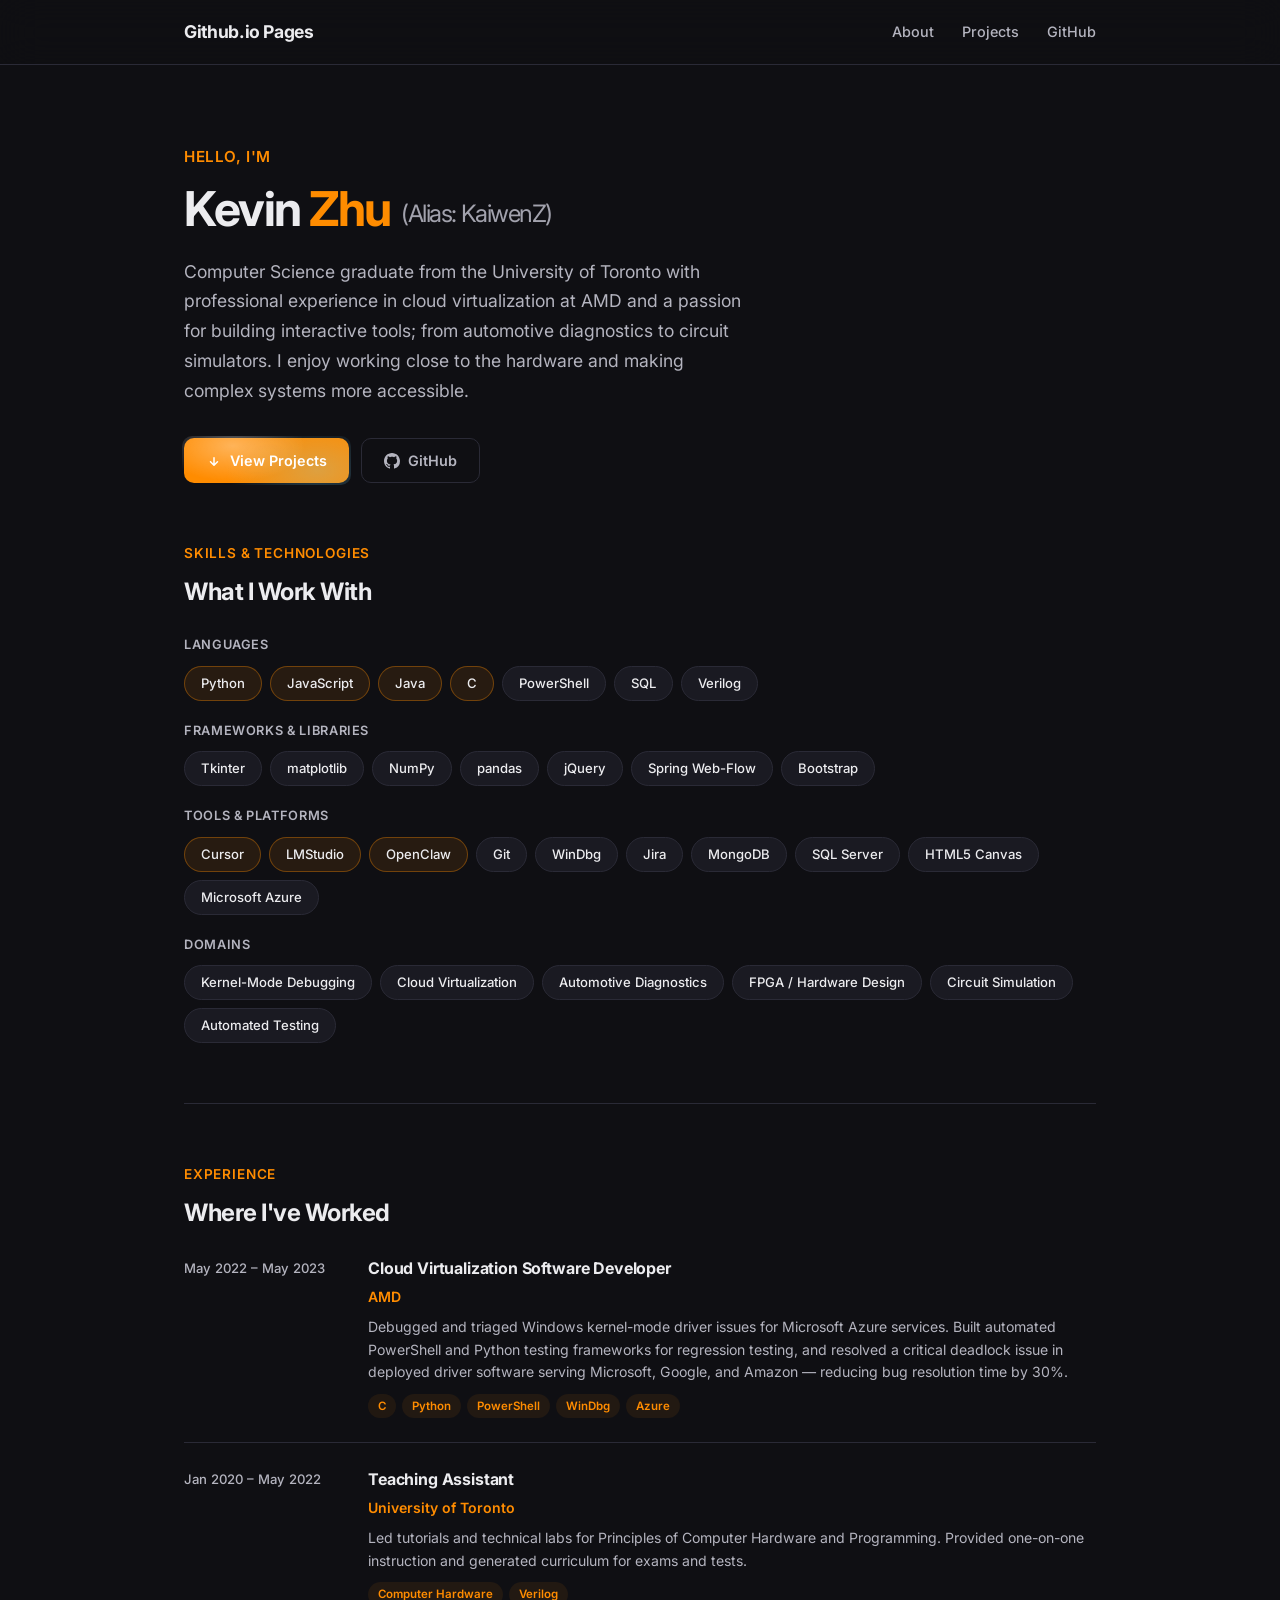
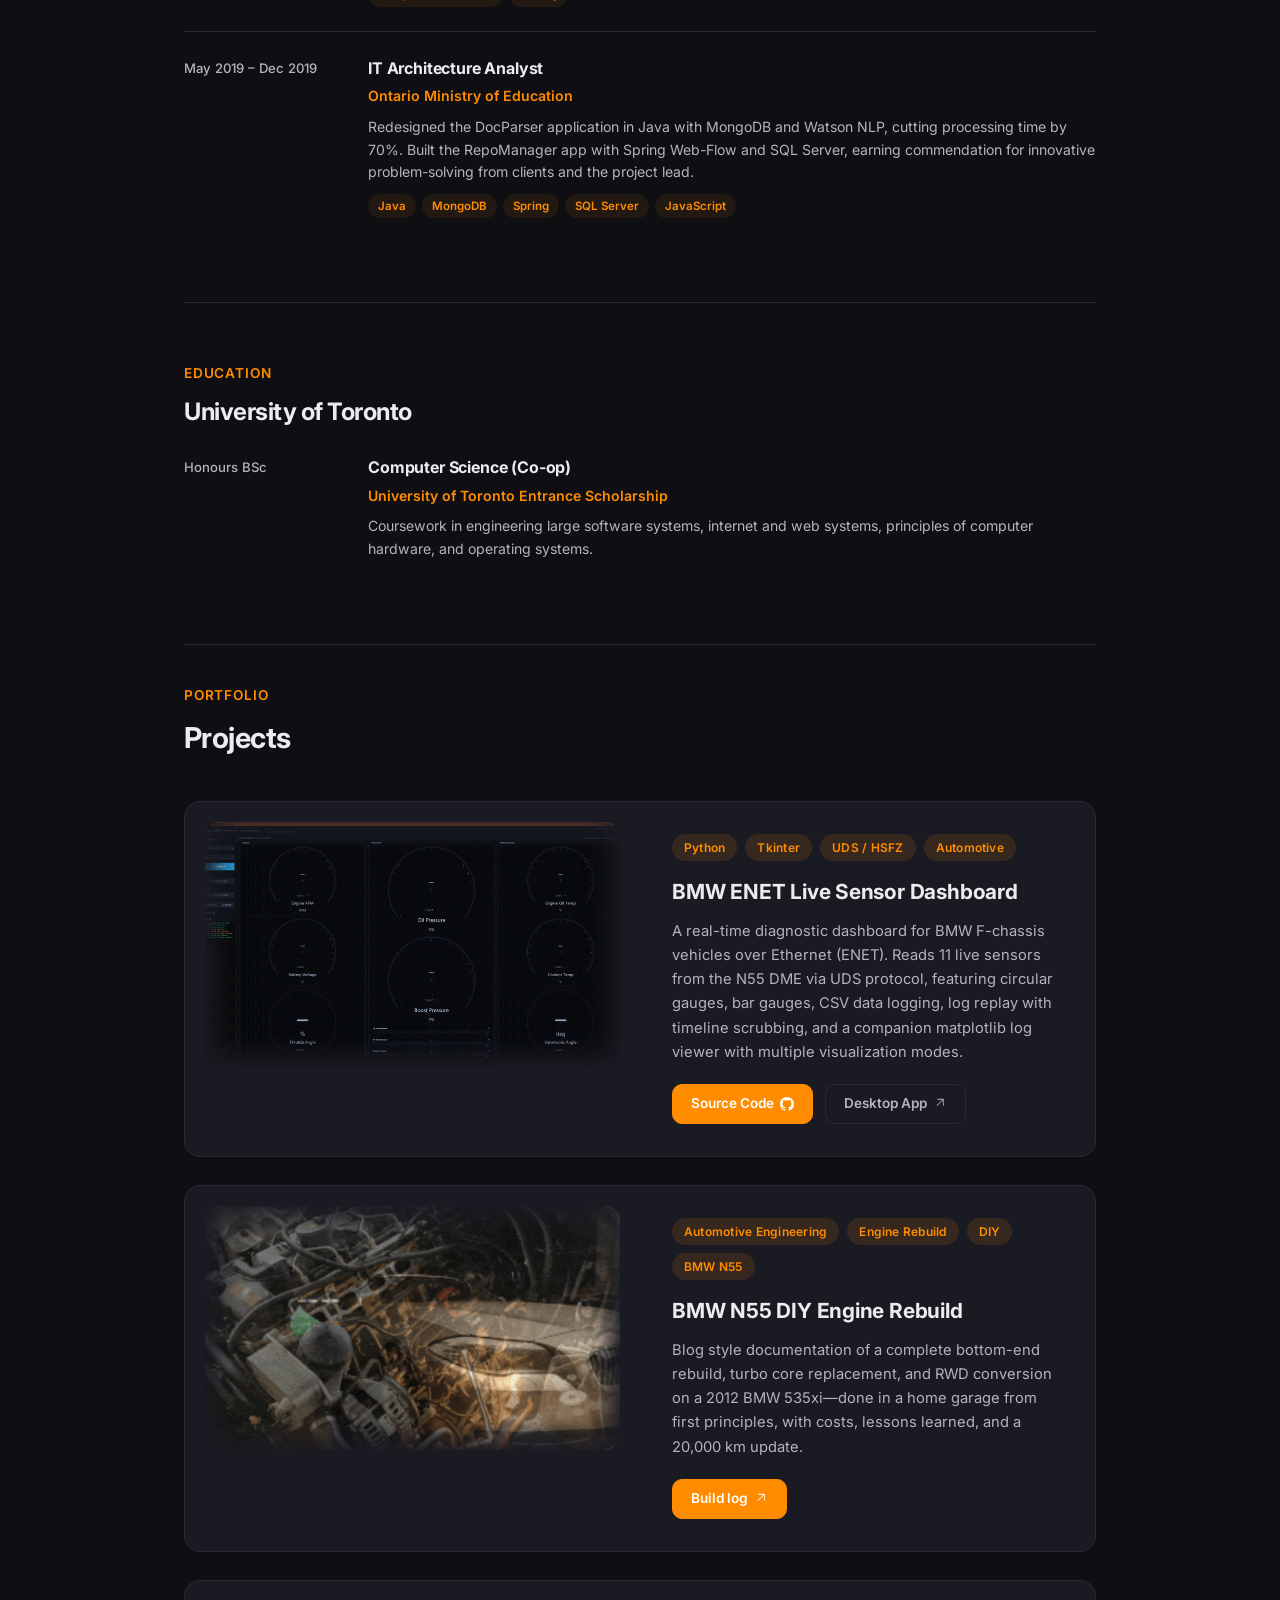
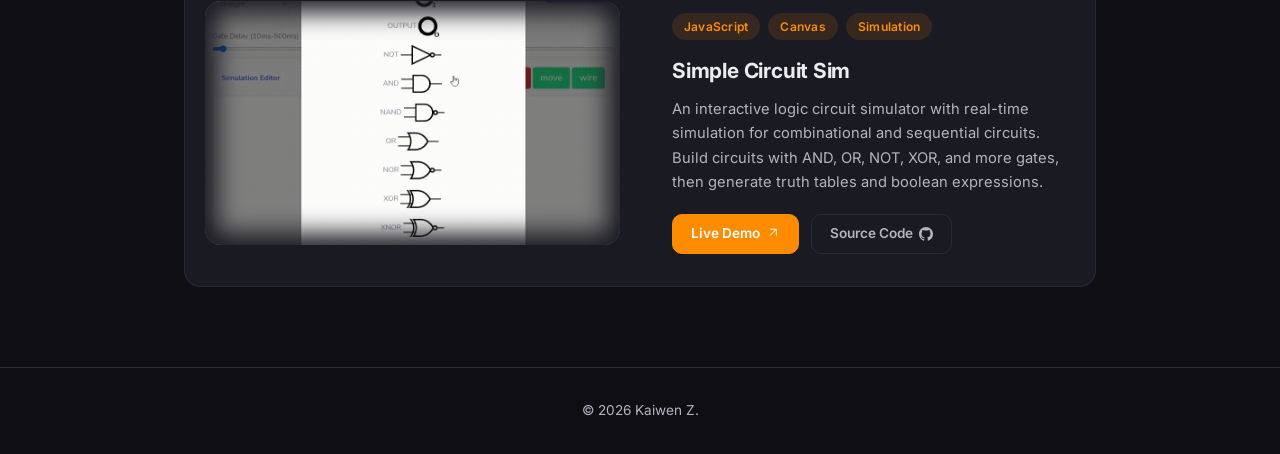
==== index.html @ 6f359f58 "index animation and auto scroll button animation" ====
<!DOCTYPE html>
<html lang="en">
<head>
  <meta charset="utf-8">
  <meta name="viewport" content="width=device-width, initial-scale=1">
  <title>Kevin Zhu (KaiwenZ) — Projects</title>
  <link href="https://fonts.googleapis.com/css2?family=Inter:wght@300;400;500;600;700&display=swap" rel="stylesheet">
  <link rel="stylesheet" href="styles.css">
  <style>
    /* View Projects: pulse + press + particle "explosion" (respects reduced motion) */
    .btn.btn-view-projects {
      position: relative;
      overflow: visible;
      transform: translateZ(0);
      will-change: transform, filter;
      isolation: isolate;
    }

    .btn.btn-view-projects::before {
      content: "";
      position: absolute;
      inset: -2px;
      border-radius: inherit;
      background: radial-gradient(120px 60px at 30% 20%, rgba(255, 255, 255, 0.35), transparent 60%),
        radial-gradient(140px 80px at 80% 70%, rgba(120, 220, 255, 0.25), transparent 65%);
      opacity: 0;
      pointer-events: none;
      z-index: -1;
      filter: blur(0.5px);
      transition: opacity 220ms ease;
    }

    .btn.btn-view-projects.is-pulsing {
      animation: btnPulse 1.8s ease-in-out infinite;
    }

    .btn.btn-view-projects.is-pulsing::before {
      opacity: 1;
    }

    .btn.btn-view-projects.is-pressing {
      animation: btnPress 420ms cubic-bezier(.2,.9,.2,1) 1;
    }

    .btn.btn-view-projects.is-pressing::before {
      opacity: 1;
    }

    .btn.btn-view-projects:focus-visible {
      outline: 2px solid rgba(120, 220, 255, 0.65);
      outline-offset: 3px;
    }

    @keyframes btnPulse {
      0%, 100% {
        transform: translateY(0) scale(1);
        filter: drop-shadow(0 0 0 rgba(120, 220, 255, 0));
      }
      50% {
        transform: translateY(-1px) scale(1.02);
        filter: drop-shadow(0 10px 22px rgba(120, 220, 255, 0.22));
      }
    }

    @keyframes btnPress {
      0% { transform: translateY(0) scale(1); }
      20% { transform: translateY(2px) scale(0.98); }
      55% { transform: translateY(-2px) scale(1.03); }
      100% { transform: translateY(0) scale(1); }
    }

    .btn-explosion-layer {
      position: absolute;
      inset: 0;
      overflow: visible;
      pointer-events: none;
      z-index: 10;
    }

    .btn-explosion-particle {
      position: absolute;
      width: 10px;
      height: 10px;
      border-radius: 999px;
      background: var(--pcolor, rgba(120, 220, 255, 0.9));
      transform: translate(-50%, -50%);
      opacity: 0;
      filter: blur(0px);
      /* Ease-out = slows down as it gets farther */
      animation: particleFly var(--dur, 220ms) cubic-bezier(.05,.9,.2,1) forwards;
      box-shadow:
        0 0 0 1px rgba(255,255,255,0.14),
        0 0 18px rgba(120,220,255,0.22),
        0 12px 22px rgba(0,0,0,0.22);
      mix-blend-mode: normal;
    }

    /* "Laser beam" variant */
    .btn-explosion-particle.is-beam {
      width: var(--w, 3px);
      height: var(--h, 120px);
      border-radius: 999px;
      background:
        linear-gradient(
          180deg,
          rgba(255, 255, 255, 0.85) 0%,
          rgba(255, 210, 120, 0.95) 15%,
          rgba(255, 140, 0, 0.95) 55%,
          rgba(60, 30, 10, 0.0) 100%
        );
      transform: translate(-50%, -50%) rotate(var(--rot, 0deg));
      filter: blur(0.2px) drop-shadow(0 0 10px rgba(255, 140, 0, 0.55));
      box-shadow: none;
      animation-name: beamFly;
      animation-duration: var(--dur, 160ms);
      /* Ease-out so beams decelerate */
      animation-timing-function: cubic-bezier(.05,.9,.2,1);
      mix-blend-mode: screen;
    }

    /* Smoke / ember bloom variant */
    .btn-explosion-particle.is-smoke {
      width: var(--sz, 26px);
      height: var(--sz, 26px);
      border-radius: 999px;
      background: radial-gradient(circle at 35% 35%,
        rgba(255, 210, 140, 0.55),
        rgba(255, 140, 0, 0.25) 45%,
        rgba(25, 20, 18, 0.0) 75%
      );
      filter: blur(1.4px);
      box-shadow: 0 0 22px rgba(255, 140, 0, 0.18);
      animation-duration: var(--dur, 520ms);
      /* Smoke should drift and slow */
      animation-timing-function: cubic-bezier(.05,.85,.2,1);
    }

    @keyframes particleFly {
      0%   { opacity: 0; transform: translate(-50%, -50%) scale(0.6); }
      12%  { opacity: 1; }
      82%  { opacity: 1; }
      100% { opacity: 0; transform: translate(calc(-50% + var(--dx, 0px)), calc(-50% + var(--dy, 0px))) scale(var(--s, 1)); }
    }

    @keyframes beamFly {
      0%   { opacity: 0; transform: translate(-50%, -50%) rotate(var(--rot, 0deg)) scaleY(0.6); }
      10%  { opacity: 1; }
      78%  { opacity: 1; }
      100% { opacity: 0; transform: translate(calc(-50% + var(--dx, 0px)), calc(-50% + var(--dy, 0px))) rotate(var(--rot, 0deg)) scaleY(1.05); }
    }

    @media (prefers-reduced-motion: reduce) {
      .btn.btn-view-projects.is-pulsing,
      .btn.btn-view-projects.is-pressing,
      .btn-explosion-particle {
        animation: none !important;
      }
      .btn.btn-view-projects::before {
        transition: none !important;
      }
    }
  </style>
</head>
<body class="portfolio-page">

  <nav>
    <div class="nav-inner">
      <span class="nav-logo">Github.io Pages</span>
      <div class="nav-links">
        <a href="#about">About</a>
        <a href="#projects">Projects</a>
        <a href="https://github.com/kaiwen-z" target="_blank" rel="noopener">GitHub</a>
      </div>
    </div>
  </nav>

  <section class="hero" id="about">
    <p class="hero-greeting">Hello, I'm</p>
    <h1>Kevin <span class="accent">Zhu</span><span class="alias">(Alias: KaiwenZ)</span></h1>
    <p class="hero-desc">
      Computer Science graduate from the University of Toronto with professional experience in cloud virtualization at AMD and a passion for building interactive tools; from automotive diagnostics to circuit simulators. I enjoy working close to the hardware and making complex systems more accessible.
      <br>
    </p>
    <div class="hero-links">
      <a id="view-projects-btn" href="#projects" class="btn btn-primary btn-view-projects" onclick="event.preventDefault();document.getElementById('projects').scrollIntoView({behavior:'smooth',block:'start'})">
        <svg viewBox="0 0 16 16" xmlns="http://www.w3.org/2000/svg"><path d="M8 4a.75.75 0 01.75.75v5.69l2.22-2.22a.75.75 0 111.06 1.06l-3.5 3.5a.75.75 0 01-1.06 0l-3.5-3.5a.75.75 0 111.06-1.06l2.22 2.22V4.75A.75.75 0 018 4z"/></svg>
        View Projects
      </a>
      <a href="https://github.com/kaiwen-z" target="_blank" rel="noopener" class="btn btn-outline">
        <svg viewBox="0 0 16 16" xmlns="http://www.w3.org/2000/svg"><path d="M8 0C3.58 0 0 3.58 0 8c0 3.54 2.29 6.53 5.47 7.59.4.07.55-.17.55-.38 0-.19-.01-.82-.01-1.49-2.01.37-2.53-.49-2.69-.94-.09-.23-.48-.94-.82-1.13-.28-.15-.68-.52-.01-.53.63-.01 1.08.58 1.23.82.72 1.21 1.87.87 2.33.66.07-.52.28-.87.51-1.07-1.78-.2-3.64-.89-3.64-3.95 0-.87.31-1.59.82-2.15-.08-.2-.36-1.02.08-2.12 0 0 .67-.21 2.2.82.64-.18 1.32-.27 2-.27.68 0 1.36.09 2 .27 1.53-1.04 2.2-.82 2.2-.82.44 1.1.16 1.92.08 2.12.51.56.82 1.27.82 2.15 0 3.07-1.87 3.75-3.65 3.95.29.25.54.73.54 1.48 0 1.07-.01 1.93-.01 2.2 0 .21.15.46.55.38A8.013 8.013 0 0016 8c0-4.42-3.58-8-8-8z"/></svg>
        GitHub
      </a>
    </div>
  </section>

  <section class="about-section">
    <p class="about-heading">Skills & Technologies</p>
    <h3 class="about-title">What I Work With</h3>
    <div class="skills-grid">
      <div class="skill-category">
        <h4>Languages</h4>
        <div class="skill-pills">
          <span class="skill-pill highlight">Python</span>
          <span class="skill-pill highlight">JavaScript</span>
          <span class="skill-pill highlight">Java</span>
          <span class="skill-pill highlight">C</span>
          <span class="skill-pill">PowerShell</span>
          <span class="skill-pill">SQL</span>
          <span class="skill-pill">Verilog</span>
        </div>
      </div>
      <div class="skill-category">
        <h4>Frameworks & Libraries</h4>
        <div class="skill-pills">
          <span class="skill-pill">Tkinter</span>
          <span class="skill-pill">matplotlib</span>
          <span class="skill-pill">NumPy</span>
          <span class="skill-pill">pandas</span>
          <span class="skill-pill">jQuery</span>
          <span class="skill-pill">Spring Web-Flow</span>
          <span class="skill-pill">Bootstrap</span>
        </div>
      </div>
      <div class="skill-category">
        <h4>Tools & Platforms</h4>
        <div class="skill-pills">
          <span class="skill-pill highlight">Cursor</span>
          <span class="skill-pill highlight">LMStudio</span>
          <span class="skill-pill highlight">OpenClaw</span>
          <span class="skill-pill">Git</span>
          <span class="skill-pill">WinDbg</span>
          <span class="skill-pill">Jira</span>
          <span class="skill-pill">MongoDB</span>
          <span class="skill-pill">SQL Server</span>
          <span class="skill-pill">HTML5 Canvas</span>
          <span class="skill-pill">Microsoft Azure</span>
        </div>
      </div>
      <div class="skill-category">
        <h4>Domains</h4>
        <div class="skill-pills">
          <span class="skill-pill">Kernel-Mode Debugging</span>
          <span class="skill-pill">Cloud Virtualization</span>
          <span class="skill-pill">Automotive Diagnostics</span>
          <span class="skill-pill">FPGA / Hardware Design</span>
          <span class="skill-pill">Circuit Simulation</span>
          <span class="skill-pill">Automated Testing</span>
        </div>
      </div>
    </div>
  </section>

  <div class="section-divider"><hr></div>

  <section class="about-section" style="padding-top: 60px;">
    <p class="about-heading">Experience</p>
    <h3 class="about-title">Where I've Worked</h3>
    <div class="exp-list">
      <div class="exp-item">
        <div class="exp-date">May 2022 – May 2023</div>
        <div class="exp-content">
          <h4>Cloud Virtualization Software Developer</h4>
          <p class="exp-org">AMD</p>
          <p class="exp-desc">
            Debugged and triaged Windows kernel-mode driver issues for Microsoft Azure services. Built automated PowerShell and Python testing frameworks for regression testing, and resolved a critical deadlock issue in deployed driver software serving Microsoft, Google, and Amazon — reducing bug resolution time by 30%.
          </p>
          <div class="exp-techs">
            <span class="exp-tech">C</span>
            <span class="exp-tech">Python</span>
            <span class="exp-tech">PowerShell</span>
            <span class="exp-tech">WinDbg</span>
            <span class="exp-tech">Azure</span>
          </div>
        </div>
      </div>
      <div class="exp-item">
        <div class="exp-date">Jan 2020 – May 2022</div>
        <div class="exp-content">
          <h4>Teaching Assistant</h4>
          <p class="exp-org">University of Toronto</p>
          <p class="exp-desc">
            Led tutorials and technical labs for Principles of Computer Hardware and Programming. Provided one-on-one instruction and generated curriculum for exams and tests.
          </p>
          <div class="exp-techs">
            <span class="exp-tech">Computer Hardware</span>
            <span class="exp-tech">Verilog</span>
          </div>
        </div>
      </div>
      <div class="exp-item">
        <div class="exp-date">May 2019 – Dec 2019</div>
        <div class="exp-content">
          <h4>IT Architecture Analyst</h4>
          <p class="exp-org">Ontario Ministry of Education</p>
          <p class="exp-desc">
            Redesigned the DocParser application in Java with MongoDB and Watson NLP, cutting processing time by 70%. Built the RepoManager app with Spring Web-Flow and SQL Server, earning commendation for innovative problem-solving from clients and the project lead.
          </p>
          <div class="exp-techs">
            <span class="exp-tech">Java</span>
            <span class="exp-tech">MongoDB</span>
            <span class="exp-tech">Spring</span>
            <span class="exp-tech">SQL Server</span>
            <span class="exp-tech">JavaScript</span>
          </div>
        </div>
      </div>
    </div>
  </section>

  <div class="section-divider"><hr></div>

  <section class="about-section" style="padding-top: 60px;">
    <p class="about-heading">Education</p>
    <h3 class="about-title">University of Toronto</h3>
    <div class="exp-list">
      <div class="exp-item" style="border-bottom: none;">
        <div class="exp-date">Honours BSc</div>
        <div class="exp-content">
          <h4>Computer Science (Co-op)</h4>
          <p class="exp-org">University of Toronto Entrance Scholarship</p>
          <p class="exp-desc">
            Coursework in engineering large software systems, internet and web systems, principles of computer hardware, and operating systems.
          </p>
        </div>
      </div>
    </div>
  </section>

  <div class="section-divider"><hr></div>

  <section class="section" id="projects">
    <p class="section-label">Portfolio</p>
    <h2 class="section-title">Projects</h2>

    <div class="project-card">
      <div class="project-thumb">
        <img src="bmw-dashboard.gif" alt="BMW ENET live sensor dashboard with circular gauges showing RPM, oil pressure, boost, and temperatures" loading="lazy">
      </div>
      <div class="project-info">
        <div class="project-tags">
          <span class="tag">Python</span>
          <span class="tag">Tkinter</span>
          <span class="tag">UDS / HSFZ</span>
          <span class="tag">Automotive</span>
        </div>
        <h3>BMW ENET Live Sensor Dashboard</h3>
        <p>
          A real-time diagnostic dashboard for BMW F-chassis vehicles over Ethernet (ENET). Reads 11 live sensors from the N55 DME via UDS protocol, featuring circular gauges, bar gauges, CSV data logging, log replay with timeline scrubbing, and a companion matplotlib log viewer with multiple visualization modes.
        </p>
        <div class="project-links">
          <a href="https://github.com/kaiwen-z/bmw-enet-tool-public-wenz77-on-bimmerforums" target="_blank" rel="noopener" class="project-link primary-link">
            Source Code
            <svg width="14" height="14" viewBox="0 0 16 16" fill="currentColor"><path d="M8 0C3.58 0 0 3.58 0 8c0 3.54 2.29 6.53 5.47 7.59.4.07.55-.17.55-.38 0-.19-.01-.82-.01-1.49-2.01.37-2.53-.49-2.69-.94-.09-.23-.48-.94-.82-1.13-.28-.15-.68-.52-.01-.53.63-.01 1.08.58 1.23.82.72 1.21 1.87.87 2.33.66.07-.52.28-.87.51-1.07-1.78-.2-3.64-.89-3.64-3.95 0-.87.31-1.59.82-2.15-.08-.2-.36-1.02.08-2.12 0 0 .67-.21 2.2.82.64-.18 1.32-.27 2-.27.68 0 1.36.09 2 .27 1.53-1.04 2.2-.82 2.2-.82.44 1.1.16 1.92.08 2.12.51.56.82 1.27.82 2.15 0 3.07-1.87 3.75-3.65 3.95.29.25.54.73.54 1.48 0 1.07-.01 1.93-.01 2.2 0 .21.15.46.55.38A8.013 8.013 0 0016 8c0-4.42-3.58-8-8-8z"/></svg>
          </a>
          <a href="https://github.com/kaiwen-z/bmw-enet-tool-public-wenz77-on-bimmerforums/raw/refs/heads/main/src/dist/BMW_ENET_Dashboard.exe" download="BMW_ENET_Dashboard.exe"class="project-link">
            Desktop App
            <svg width="14" height="14" viewBox="0 0 16 16" fill="currentColor"><path d="M4.5 2A.5.5 0 015 2.5V3h5.586l-6.293 6.293a.5.5 0 00.708.708L11.293 3.707V9.5a.5.5 0 001 0v-7a.5.5 0 00-.5-.5h-7z"/></svg>
          </a>
        </div>
      </div>
    </div>

    <div class="project-card">
      <div class="project-thumb">
        <!-- Replace src with your thumbnail/GIF when ready -->
        <img src="car-repair.gif" alt="BMW N55 DIY engine rebuild project (thumbnail placeholder)" loading="lazy">
      </div>
      <div class="project-info">
        <div class="project-tags">
          <span class="tag">Automotive Engineering</span>
          <span class="tag">Engine Rebuild</span>
          <span class="tag">DIY</span>
          <span class="tag">BMW N55</span>
        </div>
        <h3>BMW N55 DIY Engine Rebuild</h3>
        <p>
          Blog style documentation of a complete bottom-end rebuild, turbo core replacement, and RWD conversion on a 2012 BMW 535xi—done in a home garage from first principles, with costs, lessons learned, and a 20,000 km update.
        </p>
        <div class="project-links">
          <a href="car-repair-blog.html" class="project-link primary-link">
            Build log
            <svg width="14" height="14" viewBox="0 0 16 16" fill="currentColor"><path d="M4.5 2A.5.5 0 015 2.5V3h5.586l-6.293 6.293a.5.5 0 00.708.708L11.293 3.707V9.5a.5.5 0 001 0v-7a.5.5 0 00-.5-.5h-7z"/></svg>
          </a>
        </div>
      </div>
    </div>

    <div class="project-card">
      <div class="project-thumb">
        <img src="demo.gif" alt="Simple Circuit Sim demo showing logic gates and wire connections" loading="lazy">
      </div>
      <div class="project-info">
        <div class="project-tags">
          <span class="tag">JavaScript</span>
          <span class="tag">Canvas</span>
          <span class="tag">Simulation</span>
        </div>
        <h3>Simple Circuit Sim</h3>
        <p>
          An interactive logic circuit simulator with real-time simulation for combinational and sequential circuits. Build circuits with AND, OR, NOT, XOR, and more gates, then generate truth tables and boolean expressions.
        </p>
        <div class="project-links">
          <a href="canvas.html" class="project-link primary-link">
            Live Demo
            <svg width="14" height="14" viewBox="0 0 16 16" fill="currentColor"><path d="M4.5 2A.5.5 0 015 2.5V3h5.586l-6.293 6.293a.5.5 0 00.708.708L11.293 3.707V9.5a.5.5 0 001 0v-7a.5.5 0 00-.5-.5h-7z"/></svg>
          </a>
          <a href="https://github.com/kaiwen-z/simplecircuitsim" target="_blank" rel="noopener" class="project-link">
            Source Code
            <svg width="14" height="14" viewBox="0 0 16 16" fill="currentColor"><path d="M8 0C3.58 0 0 3.58 0 8c0 3.54 2.29 6.53 5.47 7.59.4.07.55-.17.55-.38 0-.19-.01-.82-.01-1.49-2.01.37-2.53-.49-2.69-.94-.09-.23-.48-.94-.82-1.13-.28-.15-.68-.52-.01-.53.63-.01 1.08.58 1.23.82.72 1.21 1.87.87 2.33.66.07-.52.28-.87.51-1.07-1.78-.2-3.64-.89-3.64-3.95 0-.87.31-1.59.82-2.15-.08-.2-.36-1.02.08-2.12 0 0 .67-.21 2.2.82.64-.18 1.32-.27 2-.27.68 0 1.36.09 2 .27 1.53-1.04 2.2-.82 2.2-.82.44 1.1.16 1.92.08 2.12.51.56.82 1.27.82 2.15 0 3.07-1.87 3.75-3.65 3.95.29.25.54.73.54 1.48 0 1.07-.01 1.93-.01 2.2 0 .21.15.46.55.38A8.013 8.013 0 0016 8c0-4.42-3.58-8-8-8z"/></svg>
          </a>
        </div>
      </div>
    </div>

  </section>

  <footer>
    <p>&copy; 2026 Kaiwen Z.</p>
  </footer>

  <script>
    (function () {
      document.querySelectorAll('#projects .project-card').forEach(function (card) {
        card.addEventListener('click', function (e) {
          if (e.target.closest('a')) return;
          var primary = card.querySelector('a.project-link.primary-link');
          if (!primary) return;
          var href = primary.getAttribute('href');
          if (!href) return;
          if (primary.getAttribute('target') === '_blank') {
            window.open(href, '_blank', 'noopener,noreferrer');
          } else {
            window.location.href = href;
          }
        });
      });
    })();
  </script>

  <script>
    (function () {
      function prefersReducedMotion() {
        return window.matchMedia && window.matchMedia('(prefers-reduced-motion: reduce)').matches;
      }

      function resetToTopAndDisableRestore() {
        try {
          if ('scrollRestoration' in history) history.scrollRestoration = 'manual';
        } catch (e) {}

        // If the URL has an anchor (e.g. #projects), clear it so reload doesn't auto-jump.
        try {
          if (window.location.hash) {
            history.replaceState(null, '', window.location.pathname + window.location.search);
          }
        } catch (e) {}

        // Do the actual reset after the browser has had a chance to restore.
        window.setTimeout(function () {
          window.scrollTo(0, 0);
        }, 0);
      }

      function ensureExplosionLayer(btn) {
        var existing = btn.querySelector('.btn-explosion-layer');
        if (existing) return existing;
        var layer = document.createElement('span');
        layer.className = 'btn-explosion-layer';
        btn.appendChild(layer);
        return layer;
      }

      function explode(btn) {
        if (prefersReducedMotion()) return;
        var layer = ensureExplosionLayer(btn);

        // Make it fill the whole screen: travel based on viewport.
        var vw = Math.max(document.documentElement.clientWidth || 0, window.innerWidth || 0);
        var vh = Math.max(document.documentElement.clientHeight || 0, window.innerHeight || 0);
        var maxR = Math.sqrt(vw * vw + vh * vh) * 0.95; // enough to fly off-screen

        // Laser beams (fast traveling particles from button center)
        var beamCount = 104;
        for (var i = 0; i < beamCount; i++) {
          var beam = document.createElement('span');
          beam.className = 'btn-explosion-particle is-beam';
          beam.style.left = '50%';
          beam.style.top = '50%';

          var a = (Math.PI * 2 * i) / beamCount + (Math.random() - 0.5) * 0.25;
          var dist = maxR * (0.82 + Math.random() * 0.22);
          var dxB = Math.cos(a) * dist;
          var dyB = Math.sin(a) * dist;

          var rot = (a * 180) / Math.PI + 90;
          var h = 90 + Math.random() * 190;
          var w = 2 + Math.random() * 3.5;
          var dur = (140 + Math.random() * 180) * 2; // 50% speed (double duration)

          beam.style.setProperty('--dx', dxB.toFixed(1) + 'px');
          beam.style.setProperty('--dy', dyB.toFixed(1) + 'px');
          beam.style.setProperty('--rot', rot.toFixed(1) + 'deg');
          beam.style.setProperty('--h', h.toFixed(0) + 'px');
          beam.style.setProperty('--w', w.toFixed(1) + 'px');
          beam.style.setProperty('--dur', dur.toFixed(0) + 'ms');

          layer.appendChild(beam);

          (function (node) {
            window.setTimeout(function () {
              if (node && node.parentNode) node.parentNode.removeChild(node);
            }, 650);
          })(beam);
        }

        // Flame embers + smoke blooms (slightly slower, adds punch)
        var emberCount = 72;
        for (var j = 0; j < emberCount; j++) {
          var ember = document.createElement('span');
          ember.className = 'btn-explosion-particle';
          ember.style.left = '50%';
          ember.style.top = '50%';
          ember.style.background = 'rgba(255, 140, 0, 0.95)';
          ember.style.boxShadow = '0 0 18px rgba(255, 140, 0, 0.35), 0 0 2px rgba(255,255,255,0.25)';

          var a2 = Math.random() * Math.PI * 2;
          var dist2 = maxR * (0.35 + Math.random() * 0.35);
          var dxE = Math.cos(a2) * dist2;
          var dyE = Math.sin(a2) * dist2;
          var s2 = 0.6 + Math.random() * 1.1;
          var dur2 = (160 + Math.random() * 180) * 2; // 50% speed

          ember.style.setProperty('--dx', dxE.toFixed(1) + 'px');
          ember.style.setProperty('--dy', dyE.toFixed(1) + 'px');
          ember.style.setProperty('--s', s2.toFixed(2));
          ember.style.setProperty('--dur', dur2.toFixed(0) + 'ms');

          layer.appendChild(ember);

          (function (node) {
            window.setTimeout(function () {
              if (node && node.parentNode) node.parentNode.removeChild(node);
            }, 520);
          })(ember);
        }

        var smokeCount = 40;
        for (var k = 0; k < smokeCount; k++) {
          var smoke = document.createElement('span');
          smoke.className = 'btn-explosion-particle is-smoke';
          smoke.style.left = '50%';
          smoke.style.top = '50%';

          var a3 = Math.random() * Math.PI * 2;
          var dist3 = maxR * (0.18 + Math.random() * 0.22);
          var dxS = Math.cos(a3) * dist3;
          var dyS = Math.sin(a3) * dist3;
          var sz = 22 + Math.random() * 28;
          var dur3 = (360 + Math.random() * 260) * 2; // 50% speed

          smoke.style.setProperty('--dx', dxS.toFixed(1) + 'px');
          smoke.style.setProperty('--dy', dyS.toFixed(1) + 'px');
          smoke.style.setProperty('--sz', sz.toFixed(0) + 'px');
          smoke.style.setProperty('--dur', dur3.toFixed(0) + 'ms');
          smoke.style.setProperty('--s', (0.9 + Math.random() * 0.7).toFixed(2));

          layer.appendChild(smoke);

          (function (node) {
            window.setTimeout(function () {
              if (node && node.parentNode) node.parentNode.removeChild(node);
            }, 900);
          })(smoke);
        }
      }

      function press(btn) {
        btn.classList.remove('is-pressing');
        // Force reflow so the animation restarts reliably
        void btn.offsetWidth;
        btn.classList.add('is-pressing');
        explode(btn);
        window.setTimeout(function () {
          btn.classList.remove('is-pressing');
        }, 500);
      }

      function safeScrollToProjects() {
        var projects = document.getElementById('projects');
        if (!projects) return;
        projects.scrollIntoView({ behavior: prefersReducedMotion() ? 'auto' : 'smooth', block: 'start' });
      }

      window.addEventListener('DOMContentLoaded', function () {
        var btn = document.getElementById('view-projects-btn');
        if (!btn) return;

        resetToTopAndDisableRestore();

        if (!prefersReducedMotion()) btn.classList.add('is-pulsing');

        var autoRan = false;

        // Add explosion on real user clicks too
        btn.addEventListener('pointerdown', function () {
          autoRan = true; // user interacted; don't auto-trigger again
          press(btn);
        }, { passive: true });

        // Auto explosion at 3s, then scroll at 3.5s
        window.setTimeout(function () {
          if (!autoRan) press(btn);
        }, 3000);

        window.setTimeout(function () {
          safeScrollToProjects();
        }, 3500);
      });

      // Handle bfcache reloads restoring scroll position
      window.addEventListener('pageshow', function () {
        resetToTopAndDisableRestore();
      });
    })();
  </script>

</body>
</html>
---- styles.css ----
*, *::before, *::after { margin: 0; padding: 0; box-sizing: border-box; }

    :root {
      --bg: #0f0f13;
      --bg-card: #1a1a22;
      --bg-card-hover: #22222e;
      --text: #e4e4e7;
      --text-muted: #9393a0;
      --accent: #ff8c00;
      --accent-hover: #ffb347;
      --border: #2a2a36;
      --radius: 16px;
      --radius-sm: 10px;
    }

    html { scroll-behavior: smooth; }

    body {
      font-family: 'Inter', -apple-system, BlinkMacSystemFont, 'Segoe UI', sans-serif;
      background: var(--bg);
      color: var(--text);
      line-height: 1.6;
      min-height: 100vh;
    }

    .alias {
      color: #888888;       /* Slightly grey color */
      font-size: 0.5em;     /* Makes text half the size of the main header */
      font-weight: normal;  /* Removes bold styling inherited from h1 */
      margin-left: 10px;    /* Adds a small space between name and alias */
      vertical-align: middle; /* Ensures it sits nicely inline */
    }

    a { color: var(--accent); text-decoration: none; transition: color 0.2s; }
    a:hover { color: var(--accent-hover); }

    /* Portfolio homepage: brighter body / secondary text than global defaults */
    .portfolio-page {
      --text: #ececef;
      --text-muted: #b4b4bf;
    }

    .portfolio-page .alias {
      color: #a2a2ad;
    }

    /* --- NAV --- */
    nav {
      position: sticky;
      top: 0;
      z-index: 100;
      backdrop-filter: blur(20px);
      -webkit-backdrop-filter: blur(20px);
      background: rgba(15, 15, 19, 0.8);
      border-bottom: 1px solid var(--border);
    }

    .nav-inner {
      max-width: 960px;
      margin: 0 auto;
      padding: 0 24px;
      height: 64px;
      display: flex;
      align-items: center;
      justify-content: space-between;
    }

    .nav-logo {
      font-weight: 700;
      font-size: 1.1rem;
      color: var(--text);
      letter-spacing: -0.02em;
    }

    .nav-links { display: flex; gap: 28px; }

    .nav-links a {
      color: var(--text-muted);
      font-size: 0.9rem;
      font-weight: 500;
      position: relative;
      padding: 4px 0;
    }

    .nav-links a::after {
      content: '';
      position: absolute;
      bottom: -2px;
      left: 0;
      width: 0;
      height: 2px;
      background: var(--accent);
      border-radius: 1px;
      transition: width 0.25s ease;
    }

    .nav-links a:hover { color: var(--text); }
    .nav-links a:hover::after { width: 100%; }

    /* --- HERO / ABOUT --- */
    .hero {
      max-width: 960px;
      margin: 0 auto;
      padding: 80px 24px 60px;
    }

    .hero-greeting {
      font-size: 0.95rem;
      color: var(--accent);
      font-weight: 600;
      letter-spacing: 0.04em;
      text-transform: uppercase;
      margin-bottom: 12px;
    }

    .hero h1 {
      font-size: clamp(2rem, 5vw, 3rem);
      font-weight: 700;
      letter-spacing: -0.03em;
      line-height: 1.15;
      margin-bottom: 20px;
    }

    .hero h1 .accent { color: var(--accent); }

    .hero-desc {
      font-size: 1.1rem;
      color: var(--text-muted);
      max-width: 560px;
      line-height: 1.7;
      margin-bottom: 32px;
    }

    .hero-links { display: flex; gap: 12px; flex-wrap: wrap; }

    .btn {
      display: inline-flex;
      align-items: center;
      gap: 8px;
      padding: 10px 22px;
      border-radius: var(--radius-sm);
      font-size: 0.9rem;
      font-weight: 600;
      border: none;
      cursor: pointer;
      transition: all 0.2s ease;
    }

    .btn-primary {
      background: var(--accent);
      color: #fff;
    }

    .btn-primary:hover {
      background: var(--accent-hover);
      color: #fff;
      transform: translateY(-1px);
      box-shadow: 0 4px 20px rgba(255, 140, 0, 0.35);
    }

    .btn-outline {
      background: transparent;
      color: var(--text-muted);
      border: 1px solid var(--border);
    }

    .btn-outline:hover {
      border-color: var(--accent);
      color: var(--text);
      transform: translateY(-1px);
    }

    .btn svg {
      width: 16px;
      height: 16px;
      fill: currentColor;
    }

    /* --- SECTION --- */
    /* Reduce spacing on project-tags container */
    .project-tags-container {
    margin: 0;
    padding: 0;
    }
    .section {
      max-width: 960px;
      margin: 0 auto;
      padding: 40px 24px 80px;
    }

    .section-label {
      font-size: 0.85rem;
      color: var(--accent);
      font-weight: 600;
      text-transform: uppercase;
      letter-spacing: 0.06em;
      margin-bottom: 8px;
    }

    .section-title {
      font-size: 1.8rem;
      font-weight: 700;
      letter-spacing: -0.02em;
      margin-bottom: 40px;
    }

    .section-compact {
    padding: 0px 24px 20px;
    }

    .section-compact .section-title {
    margin-bottom: 20px;
    }

    /* --- PROJECT CARD --- */
    .project-card {
      display: grid;
      grid-template-columns: 1fr 1fr;
      gap: 0;
      background: var(--bg-card);
      border: 1px solid var(--border);
      border-radius: var(--radius);
      overflow: hidden;
      transition: all 0.3s ease;
      cursor: pointer;
    }

    .project-card:hover {
      border-color: rgba(255, 140, 0, 0.4);
      background: var(--bg-card-hover);
      transform: translateY(-4px);
      box-shadow: 0 12px 40px rgba(0, 0, 0, 0.4);
    }

    .project-card + .project-card { margin-top: 28px; }

    .project-thumb {
      position: relative;
      overflow: hidden;
      aspect-ratio: 16 / 10;
      display: flex;
      align-items: center;
      justify-content: center;
      padding: 20px;
    }

    .project-thumb img {
      width: 100%;
      height: 100%;
      object-fit: cover;
      border-radius: var(--radius);
      transition: transform 0.4s ease;
    }

    .project-thumb::after {
      content: '';
      position: absolute;
      inset: 20px;
      border-radius: var(--radius);
      box-shadow: inset 0 0 25px 12px var(--bg-card);
      pointer-events: none;
      z-index: 1;
    }


    .project-card:hover .project-thumb::after {
      box-shadow: inset 0 0 25px 12px var(--bg-card-hover);
    }

    .project-info {
      padding: 32px;
      display: flex;
      flex-direction: column;
      justify-content: center;
    }

    .project-tags {
      display: flex;
      flex-wrap: wrap;
      gap: 8px;
      margin-bottom: 14px;
    }

    .tag {
      font-size: 0.75rem;
      font-weight: 600;
      padding: 4px 12px;
      border-radius: 20px;
      background: rgba(255, 140, 0, 0.12);
      color: var(--accent);
      letter-spacing: 0.02em;
    }

    .project-info h3 {
      font-size: 1.3rem;
      font-weight: 700;
      margin-bottom: 10px;
      letter-spacing: -0.01em;
    }

    .project-info p {
      color: var(--text-muted);
      font-size: 0.92rem;
      line-height: 1.65;
      margin-bottom: 20px;
    }

    .project-links { display: flex; gap: 12px; margin-top: auto; }

    .project-link {
      font-size: 0.85rem;
      font-weight: 600;
      padding: 8px 18px;
      border-radius: var(--radius-sm);
      border: 1px solid var(--border);
      color: var(--text-muted);
      transition: all 0.2s ease;
      display: inline-flex;
      align-items: center;
      gap: 6px;
    }

    .project-link:hover {
      border-color: var(--accent);
      color: var(--text);
      background: rgba(255, 140, 0, 0.08);
    }

    .project-link.primary-link {
      background: var(--accent);
      border-color: var(--accent);
      color: #fff;
    }

    .project-link.primary-link:hover {
      background: var(--accent-hover);
      border-color: var(--accent-hover);
      color: #fff;
    }

    .project-card:hover .project-link.primary-link {
      background: var(--accent-hover);
      border-color: var(--accent-hover);
      color: #fff;
    }

    .project-card:hover .project-links:has(.project-link:not(.primary-link):hover) .project-link.primary-link {
      background: transparent;
      border-color: var(--border);
      color: var(--text-muted);
    }

    /* --- ABOUT SECTIONS --- */
    .about-section {
      max-width: 960px;
      margin: 0 auto;
      padding: 0 24px 60px;
    }

    .about-section + .about-section { padding-top: 20px; }

    .about-heading {
      font-size: 0.85rem;
      color: var(--accent);
      font-weight: 600;
      text-transform: uppercase;
      letter-spacing: 0.06em;
      margin-bottom: 8px;
    }

    .about-title {
      font-size: 1.5rem;
      font-weight: 700;
      letter-spacing: -0.02em;
      margin-bottom: 24px;
    }

    /* Skills grid */
    .skills-grid {
      display: flex;
      flex-direction: column;
      gap: 20px;
    }

    .skill-category h4 {
      font-size: 0.8rem;
      font-weight: 600;
      color: var(--text-muted);
      text-transform: uppercase;
      letter-spacing: 0.05em;
      margin-bottom: 10px;
    }

    .skill-pills {
      display: flex;
      flex-wrap: wrap;
      gap: 8px;
    }

    .skill-pill {
      font-size: 0.82rem;
      font-weight: 500;
      padding: 6px 16px;
      border-radius: 20px;
      background: var(--bg-card);
      border: 1px solid var(--border);
      color: var(--text);
      transition: all 0.2s ease;
    }

    .skill-pill:hover {
      border-color: var(--accent);
      background: rgba(255, 140, 0, 0.08);
      transform: translateY(-1px);
    }

    .skill-pill.highlight {
      border-color: rgba(255, 140, 0, 0.35);
      background: rgba(255, 140, 0, 0.1);
    }

    /* Experience timeline */
    .exp-list {
      display: flex;
      flex-direction: column;
      gap: 0;
    }

    .exp-item {
      display: grid;
      grid-template-columns: 160px 1fr;
      gap: 24px;
      padding: 24px 0;
      border-bottom: 1px solid var(--border);
      transition: background 0.2s ease;
    }

    .exp-item:first-child { padding-top: 0; }
    .exp-item:last-child { border-bottom: none; }

    .exp-date {
      font-size: 0.82rem;
      color: var(--text-muted);
      font-weight: 500;
      padding-top: 2px;
    }

    .exp-content h4 {
      font-size: 1rem;
      font-weight: 700;
      margin-bottom: 4px;
      letter-spacing: -0.01em;
    }

    .exp-org {
      font-size: 0.88rem;
      color: var(--accent);
      font-weight: 600;
      margin-bottom: 8px;
    }

    .exp-desc {
      font-size: 0.88rem;
      color: var(--text-muted);
      line-height: 1.6;
    }

    .exp-techs {
      display: flex;
      flex-wrap: wrap;
      gap: 6px;
      margin-top: 10px;
    }

    .exp-tech {
      font-size: 0.72rem;
      font-weight: 600;
      padding: 3px 10px;
      border-radius: 14px;
      background: rgba(255, 140, 0, 0.08);
      color: var(--accent);
    }

    /* Divider line between major sections */
    .section-divider {
      max-width: 960px;
      margin: 0 auto;
      padding: 0 24px;
    }

    .section-divider hr {
      border: none;
      border-top: 1px solid var(--border);
      margin: 0;
    }

    @media (max-width: 700px) {
      .exp-item {
        grid-template-columns: 1fr;
        gap: 4px;
      }

      .about-section { padding: 0 20px 40px; }
    }

    /* --- FOOTER --- */
    footer {
      border-top: 1px solid var(--border);
      text-align: center;
      padding: 32px 24px;
      color: var(--text-muted);
      font-size: 0.85rem;
    }

    /* --- RESPONSIVE --- */
    @media (max-width: 700px) {
      .project-card {
        grid-template-columns: 1fr;
      }

      .project-thumb {
        aspect-ratio: 16 / 9;
      }

      .project-info {
        padding: 24px;
      }

      .hero { padding: 48px 20px 40px; }
      .section { padding: 24px 20px 60px; }
    }

    /* --- IMAGE GALLERY --- */
.gallery-card {
  background: var(--bg-card);
  border: 1px solid var(--border);
  border-radius: var(--radius);
  overflow: hidden;
  transition: all 0.3s ease;
  cursor: pointer;
}

.gallery-card:hover {
  border-color: rgba(255, 140, 0, 0.4);
  background: var(--bg-card-hover);
  transform: translateY(-4px);
  box-shadow: 0 12px 40px rgba(0, 0, 0, 0.4);
}

.gallery-preview {
  display: grid;
  grid-template-columns: repeat(3, 1fr);
  gap: 4px;
  padding: 4px;
  background: var(--bg-card);
}

.gallery-preview-item {
  aspect-ratio: 16 / 10;
  background: var(--bg-card-hover);
  border-radius: 8px;
  display: flex;
  align-items: center;
  justify-content: center;
  overflow: hidden;
  position: relative;
}

.gallery-preview-item img {
  width: 100%;
  height: 100%;
  object-fit: cover;
  transition: transform 0.3s ease;
}

.gallery-preview-item:hover img {
  transform: scale(1.05);
}

.gallery-preview-item:nth-child(1) { grid-column: span 2; }

.gallery-overlay {
  position: absolute;
  inset: 0;
  background: rgba(0, 0, 0, 0.6);
  display: flex;
  align-items: center;
  justify-content: center;
  opacity: 0;
  transition: opacity 0.3s ease;
}

.gallery-card:hover .gallery-overlay {
  opacity: 1;
}

.gallery-overlay svg {
  width: 48px;
  height: 48px;
  fill: var(--text);
}

.gallery-info {
  padding: 24px;
}

.gallery-info h3 {
  font-size: 1.2rem;
  font-weight: 700;
  margin-bottom: 8px;
}

.gallery-info p {
  color: var(--text-muted);
  font-size: 0.9rem;
  line-height: 1.6;
}

.gallery-count {
  display: inline-flex;
  align-items: center;
  gap: 6px;
  font-size: 0.8rem;
  color: var(--accent);
  font-weight: 600;
  margin-top: 12px;
}

/* --- SLIDESHOW MODAL --- */
.slideshow-modal {
  position: fixed;
  inset: 0;
  background: rgba(15, 15, 19, 0.95);
  backdrop-filter: blur(10px);
  -webkit-backdrop-filter: blur(10px);
  z-index: 1000;
  display: none;
  align-items: center;
  justify-content: center;
  opacity: 0;
  transition: opacity 0.3s ease;
}

.slideshow-modal.active {
  display: flex;
  opacity: 1;
}

.slideshow-content {
  position: relative;
  max-width: 1200px;
  width: 90%;
  max-height: 85vh;
}

.slideshow-image-container {
  position: relative;
  background: var(--bg-card);
  border-radius: var(--radius);
  overflow: hidden;
  aspect-ratio: 16 / 10;
}

.slideshow-image {
  width: 100%;
  height: 100%;
  object-fit: contain;
}

.slideshow-placeholder {
  width: 100%;
  height: 100%;
  display: flex;
  align-items: center;
  justify-content: center;
  flex-direction: column;
  gap: 16px;
  color: var(--text-muted);
}

.slideshow-placeholder svg {
  width: 64px;
  height: 64px;
  fill: var(--text-muted);
}

.slideshow-nav {
  position: absolute;
  top: 50%;
  transform: translateY(-50%);
  background: rgba(255, 140, 0, 0.2);
  border: 1px solid var(--border);
  color: var(--text);
  width: 48px;
  height: 48px;
  border-radius: 50%;
  display: flex;
  align-items: center;
  justify-content: center;
  cursor: pointer;
  transition: all 0.2s ease;
  z-index: 10;
}

.slideshow-nav:hover {
  background: var(--accent);
  border-color: var(--accent);
}

.slideshow-nav svg {
  width: 24px;
  height: 24px;
  fill: currentColor;
}

.slideshow-nav.prev { left: -60px; }
.slideshow-nav.next { right: -60px; }

.slideshow-close {
  position: absolute;
  top: -50px;
  right: 0;
  background: transparent;
  border: none;
  color: var(--text-muted);
  cursor: pointer;
  padding: 8px;
  transition: color 0.2s ease;
}

.slideshow-close:hover {
  color: var(--text);
}

.slideshow-close svg {
  width: 24px;
  height: 24px;
  fill: currentColor;
}

.slideshow-counter {
  position: absolute;
  bottom: -40px;
  left: 50%;
  transform: translateX(-50%);
  font-size: 0.9rem;
  color: var(--text-muted);
  font-weight: 500;
}

.slideshow-thumbnails {
  position: absolute;
  bottom: -90px;
  left: 50%;
  transform: translateX(-50%);
  display: flex;
  gap: 8px;
}

.slideshow-thumb {
  width: 60px;
  height: 40px;
  background: var(--bg-card);
  border: 1px solid var(--border);
  border-radius: 6px;
  cursor: pointer;
  overflow: hidden;
  transition: all 0.2s ease;
  opacity: 0.6;
}

.slideshow-thumb.active {
  opacity: 1;
  border-color: var(--accent);
}

.slideshow-thumb img {
  width: 100%;
  height: 100%;
  object-fit: cover;
}

.slideshow-caption {
  position: absolute;
  bottom: -130px;
  left: 50%;
  transform: translateX(-50%);
  text-align: center;
  color: var(--text-muted);
  font-size: 0.9rem;
  max-width: 600px;
}

@media (max-width: 900px) {
  .slideshow-nav.prev { left: 10px; }
  .slideshow-nav.next { right: 10px; }
  .slideshow-nav {
    width: 40px;
    height: 40px;
    background: rgba(0, 0, 0, 0.7);
  }
  .slideshow-counter,
  .slideshow-thumbnails,
  .slideshow-caption {
    position: static;
    transform: none;
    margin-top: 16px;
  }
  .slideshow-content {
    max-height: none;
  }
  .slideshow-image-container {
    aspect-ratio: 4 / 3;
  }
}

/* ============================================================
   EXAMPLE UI COMPONENTS
   ============================================================ */

/* --- 1. BEFORE / AFTER COMPARISON SLIDER --- */
.ba-card {
  background: var(--bg-card);
  border: 1px solid var(--border);
  border-radius: var(--radius);
  overflow: hidden;
}

.ba-container {
  position: relative;
  width: 100%;
  aspect-ratio: 16 / 9;
  overflow: hidden;
  cursor: ew-resize;
  user-select: none;
}

.ba-layer {
  position: absolute;
  inset: 0;
}

.ba-layer img,
.ba-layer .ba-placeholder {
  width: 100%;
  height: 100%;
  object-fit: cover;
  display: flex;
  align-items: center;
  justify-content: center;
}

.ba-placeholder {
  font-size: 0.9rem;
  color: var(--text-muted);
  font-weight: 600;
}

.ba-layer.before { background: #1a1a2a; }
.ba-layer.after  { background: #121218; clip-path: inset(0 0 0 50%); }

.ba-handle {
  position: absolute;
  top: 0;
  bottom: 0;
  left: 50%;
  width: 4px;
  background: var(--accent);
  transform: translateX(-50%);
  z-index: 5;
  pointer-events: none;
}

.ba-handle::after {
  content: '';
  position: absolute;
  top: 50%;
  left: 50%;
  transform: translate(-50%, -50%);
  width: 40px;
  height: 40px;
  background: var(--accent);
  border-radius: 50%;
  box-shadow: 0 0 16px rgba(255, 140, 0, 0.5);
}

.ba-handle svg {
  position: absolute;
  top: 50%;
  left: 50%;
  transform: translate(-50%, -50%);
  width: 20px;
  height: 20px;
  fill: #fff;
  z-index: 6;
  pointer-events: none;
}

.ba-label {
  position: absolute;
  bottom: 16px;
  padding: 4px 14px;
  border-radius: 20px;
  font-size: 0.75rem;
  font-weight: 700;
  text-transform: uppercase;
  letter-spacing: 0.06em;
  z-index: 4;
  pointer-events: none;
}

.ba-label.left  { left: 16px;  background: rgba(255,140,0,0.85); color: #fff; }
.ba-label.right { right: 16px; background: rgba(255,255,255,0.15); color: var(--text); backdrop-filter: blur(6px); }

.ba-info { padding: 20px 24px; }
.ba-info h3 { font-size: 1.1rem; font-weight: 700; margin-bottom: 4px; }
.ba-info p  { font-size: 0.85rem; color: var(--text-muted); line-height: 1.6; }

/* --- 2. VERTICAL TIMELINE --- */
.vt-timeline {
  position: relative;
  padding-left: 36px;
}

.vt-timeline::before {
  content: '';
  position: absolute;
  left: 11px;
  top: 8px;
  bottom: 8px;
  width: 2px;
  background: var(--border);
}

.vt-item {
  position: relative;
  padding-bottom: 32px;
}

.vt-item:last-child { padding-bottom: 0; }

.vt-dot {
  position: absolute;
  left: -36px;
  top: 4px;
  width: 24px;
  height: 24px;
  border-radius: 50%;
  background: var(--bg-card);
  border: 2px solid var(--accent);
  display: flex;
  align-items: center;
  justify-content: center;
  font-size: 0.65rem;
  font-weight: 700;
  color: var(--accent);
  z-index: 2;
}

.vt-content {
  background: var(--bg-card);
  border: 1px solid var(--border);
  border-radius: var(--radius-sm);
  padding: 20px;
  transition: all 0.2s ease;
}

.vt-content:hover {
  border-color: rgba(255, 140, 0, 0.4);
  transform: translateX(4px);
}

.vt-content h4 { font-size: 0.95rem; font-weight: 700; margin-bottom: 6px; }
.vt-content p  { font-size: 0.85rem; color: var(--text-muted); line-height: 1.6; }

.vt-image {
  width: 100%;
  height: 120px;
  background: var(--bg-card-hover);
  border-radius: 8px;
  margin-top: 12px;
  display: flex;
  align-items: center;
  justify-content: center;
  color: var(--text-muted);
  font-size: 0.8rem;
  overflow: hidden;
}

.vt-image img { width: 100%; height: 100%; object-fit: cover; }

/* --- 3. STAT COUNTER CARDS --- */
.stat-row {
  display: grid;
  grid-template-columns: repeat(4, 1fr);
  gap: 16px;
}

.stat-card {
  background: var(--bg-card);
  border: 1px solid var(--border);
  border-radius: var(--radius-sm);
  padding: 24px 16px;
  text-align: center;
  transition: all 0.3s ease;
}

.stat-card:hover {
  border-color: rgba(255, 140, 0, 0.4);
  transform: translateY(-4px);
  box-shadow: 0 8px 24px rgba(0, 0, 0, 0.3);
}

.stat-icon {
  width: 40px;
  height: 40px;
  margin: 0 auto 12px;
  border-radius: 10px;
  background: rgba(255, 140, 0, 0.12);
  display: flex;
  align-items: center;
  justify-content: center;
}

.stat-icon svg { width: 20px; height: 20px; fill: var(--accent); }

.stat-number {
  font-size: 1.8rem;
  font-weight: 700;
  letter-spacing: -0.03em;
  line-height: 1.2;
  margin-bottom: 4px;
}

.stat-label {
  font-size: 0.78rem;
  color: var(--text-muted);
  font-weight: 500;
}

@media (max-width: 700px) {
  .stat-row { grid-template-columns: repeat(2, 1fr); }
}

/* --- 4. MASONRY GRID --- */
.masonry-grid {
  display: grid;
  grid-template-columns: repeat(3, 1fr);
  grid-auto-rows: 160px;
  gap: 8px;
}

.masonry-item {
  position: relative;
  background: var(--bg-card);
  border: 1px solid var(--border);
  border-radius: var(--radius-sm);
  overflow: hidden;
  display: flex;
  align-items: center;
  justify-content: center;
  color: var(--text-muted);
  font-size: 0.85rem;
  cursor: pointer;
  transition: all 0.3s ease;
}

.masonry-item img { width: 100%; height: 100%; object-fit: cover; }

.masonry-item:hover {
  border-color: rgba(255, 140, 0, 0.4);
  transform: scale(1.02);
  z-index: 2;
}

.masonry-item.tall  { grid-row: span 2; }
.masonry-item.wide  { grid-column: span 2; }

.masonry-overlay {
  position: absolute;
  inset: 0;
  background: linear-gradient(transparent 40%, rgba(0,0,0,0.8));
  display: flex;
  align-items: flex-end;
  padding: 16px;
  opacity: 0;
  transition: opacity 0.3s ease;
}

.masonry-item:hover .masonry-overlay { opacity: 1; }

.masonry-overlay span {
  font-size: 0.82rem;
  font-weight: 600;
  color: #fff;
}

@media (max-width: 700px) {
  .masonry-grid { grid-template-columns: repeat(2, 1fr); grid-auto-rows: 140px; }
  .masonry-item.wide { grid-column: span 1; }
}

/* --- 5. SIDE-BY-SIDE COMPARISON --- */
.compare-card {
  display: grid;
  grid-template-columns: 1fr 1fr;
  background: var(--bg-card);
  border: 1px solid var(--border);
  border-radius: var(--radius);
  overflow: hidden;
}

.compare-col { padding: 24px; }

.compare-col.recommended {
  border-left: 3px solid var(--accent);
  background: rgba(255, 140, 0, 0.04);
}

.compare-header {
  display: flex;
  align-items: center;
  gap: 8px;
  margin-bottom: 20px;
}

.compare-header h4 { font-size: 1rem; font-weight: 700; }

.compare-badge {
  font-size: 0.65rem;
  font-weight: 700;
  padding: 2px 8px;
  border-radius: 10px;
  background: var(--accent);
  color: #fff;
  text-transform: uppercase;
  letter-spacing: 0.04em;
}

.compare-row {
  padding: 10px 0;
  border-bottom: 1px solid var(--border);
  display: flex;
  justify-content: space-between;
  font-size: 0.85rem;
}

.compare-row:last-child { border-bottom: none; }
.compare-row .label { color: var(--text-muted); }
.compare-row .value { font-weight: 600; }

@media (max-width: 700px) {
  .compare-card { grid-template-columns: 1fr; }
  .compare-col.recommended { border-left: none; border-top: 3px solid var(--accent); }
}

/* --- 6. ANNOTATED DIAGRAM --- */
.annotated-card {
  background: var(--bg-card);
  border: 1px solid var(--border);
  border-radius: var(--radius);
  overflow: hidden;
}

.annotated-area {
  position: relative;
  aspect-ratio: 16 / 9;
  background: var(--bg-card-hover);
  display: flex;
  align-items: center;
  justify-content: center;
  overflow: hidden;
}

.annotated-area img { width: 100%; height: 100%; object-fit: cover; }

.anno-dot {
  position: absolute;
  width: 28px;
  height: 28px;
  border-radius: 50%;
  background: var(--accent);
  border: 2px solid #fff;
  color: #fff;
  font-size: 0.7rem;
  font-weight: 700;
  display: flex;
  align-items: center;
  justify-content: center;
  cursor: pointer;
  z-index: 3;
  transition: transform 0.2s ease;
  box-shadow: 0 2px 10px rgba(255, 140, 0, 0.5);
}

.anno-dot:hover { transform: scale(1.2); }
.anno-dot.pulse { animation: annoPulse 2s infinite; }

@keyframes annoPulse {
  0%, 100% { box-shadow: 0 0 0 0 rgba(255,140,0,0.5); }
  50%      { box-shadow: 0 0 0 10px rgba(255,140,0,0); }
}

.anno-tooltip {
  position: absolute;
  bottom: calc(100% + 10px);
  left: 50%;
  transform: translateX(-50%);
  background: var(--bg-card);
  border: 1px solid var(--border);
  border-radius: 8px;
  padding: 10px 14px;
  font-size: 0.8rem;
  color: var(--text);
  white-space: nowrap;
  opacity: 0;
  pointer-events: none;
  transition: opacity 0.2s ease;
  z-index: 10;
  box-shadow: 0 8px 24px rgba(0,0,0,0.4);
}

.anno-dot:hover .anno-tooltip { opacity: 1; }

.annotated-legend {
  padding: 20px 24px;
  display: flex;
  flex-wrap: wrap;
  gap: 12px;
}

.annotated-legend span {
  font-size: 0.8rem;
  color: var(--text-muted);
}

.annotated-legend strong {
  color: var(--accent);
  margin-right: 4px;
}

/* --- 7. HORIZONTAL SCROLL CAROUSEL --- */
.hscroll-card {
  background: var(--bg-card);
  border: 1px solid var(--border);
  border-radius: var(--radius);
  overflow: hidden;
}

.hscroll-track {
  display: flex;
  gap: 12px;
  padding: 16px;
  overflow-x: auto;
  scroll-snap-type: x mandatory;
  scrollbar-width: thin;
  scrollbar-color: var(--border) transparent;
}

.hscroll-track::-webkit-scrollbar { height: 6px; }
.hscroll-track::-webkit-scrollbar-track { background: transparent; }
.hscroll-track::-webkit-scrollbar-thumb { background: var(--border); border-radius: 3px; }

.hscroll-item {
  flex: 0 0 200px;
  scroll-snap-align: start;
}

.hscroll-thumb {
  width: 100%;
  aspect-ratio: 4 / 3;
  background: var(--bg-card-hover);
  border-radius: 8px;
  overflow: hidden;
  display: flex;
  align-items: center;
  justify-content: center;
  color: var(--text-muted);
  font-size: 0.8rem;
  transition: transform 0.2s ease;
}

.hscroll-thumb img { width: 100%; height: 100%; object-fit: cover; }
.hscroll-item:hover .hscroll-thumb { transform: scale(1.03); }

.hscroll-caption {
  margin-top: 8px;
  font-size: 0.78rem;
  color: var(--text-muted);
  font-weight: 500;
  padding: 0 2px;
}

/* --- 8. ACCORDION --- */
.accordion-card {
  background: var(--bg-card);
  border: 1px solid var(--border);
  border-radius: var(--radius);
  overflow: hidden;
}

.accordion-card details {
  border-bottom: 1px solid var(--border);
}

.accordion-card details:last-child { border-bottom: none; }

.accordion-card summary {
  padding: 18px 24px;
  font-size: 0.92rem;
  font-weight: 600;
  cursor: pointer;
  list-style: none;
  display: flex;
  align-items: center;
  justify-content: space-between;
  transition: background 0.2s ease;
}

.accordion-card summary::-webkit-details-marker { display: none; }

.accordion-card summary:hover { background: var(--bg-card-hover); }

.accordion-card summary::after {
  content: '+';
  font-size: 1.2rem;
  color: var(--accent);
  font-weight: 400;
  transition: transform 0.2s ease;
}

.accordion-card details[open] summary::after {
  content: '-';
}

.accordion-body {
  padding: 0 24px 18px;
  font-size: 0.85rem;
  color: var(--text-muted);
  line-height: 1.7;
}

/* --- 9. PROGRESS CHECKLIST --- */
.checklist-card {
  background: var(--bg-card);
  border: 1px solid var(--border);
  border-radius: var(--radius);
  padding: 24px;
}

.checklist-header {
  display: flex;
  align-items: center;
  justify-content: space-between;
  margin-bottom: 16px;
}

.checklist-header h4 { font-size: 1rem; font-weight: 700; }

.checklist-count {
  font-size: 0.8rem;
  color: var(--accent);
  font-weight: 600;
}

.checklist-bar-track {
  width: 100%;
  height: 6px;
  background: var(--border);
  border-radius: 3px;
  margin-bottom: 20px;
  overflow: hidden;
}

.checklist-bar-fill {
  height: 100%;
  background: var(--accent);
  border-radius: 3px;
  transition: width 0.4s ease;
}

.checklist-items { display: flex; flex-direction: column; gap: 8px; }

.checklist-item {
  display: flex;
  align-items: center;
  gap: 12px;
  padding: 10px 14px;
  border-radius: 8px;
  transition: background 0.2s ease;
  cursor: pointer;
}

.checklist-item:hover { background: var(--bg-card-hover); }

.checklist-item input[type="checkbox"] {
  appearance: none;
  -webkit-appearance: none;
  width: 20px;
  height: 20px;
  border: 2px solid var(--border);
  border-radius: 6px;
  cursor: pointer;
  position: relative;
  flex-shrink: 0;
  transition: all 0.2s ease;
}

.checklist-item input[type="checkbox"]:checked {
  background: var(--accent);
  border-color: var(--accent);
}

.checklist-item input[type="checkbox"]:checked::after {
  content: '';
  position: absolute;
  left: 5px;
  top: 1px;
  width: 5px;
  height: 10px;
  border: solid #fff;
  border-width: 0 2px 2px 0;
  transform: rotate(45deg);
}

.checklist-item label {
  font-size: 0.88rem;
  cursor: pointer;
  transition: all 0.2s ease;
}

.checklist-item input[type="checkbox"]:checked + label {
  text-decoration: line-through;
  color: var(--text-muted);
}

/* --- 10. COST BAR CHART --- */
.bar-chart-card {
  background: var(--bg-card);
  border: 1px solid var(--border);
  border-radius: var(--radius);
  padding: 24px;
}

.bar-chart { display: flex; flex-direction: column; gap: 20px; }

.bar-group label {
  display: block;
  font-size: 0.82rem;
  font-weight: 600;
  margin-bottom: 8px;
}

.bar-track {
  width: 100%;
  height: 32px;
  background: var(--bg-card-hover);
  border-radius: 8px;
  overflow: hidden;
  position: relative;
}

.bar-fill {
  height: 100%;
  border-radius: 8px;
  display: flex;
  align-items: center;
  padding: 0 12px;
  font-size: 0.75rem;
  font-weight: 700;
  color: #fff;
  width: 0;
  transition: width 1.2s cubic-bezier(0.25, 0.46, 0.45, 0.94);
}

.bar-fill.accent  { background: var(--accent); }
.bar-fill.muted   { background: rgba(147, 147, 160, 0.4); }
.bar-fill.success  { background: rgba(34, 197, 94, 0.7); }
.bar-fill.warning  { background: rgba(234, 179, 8, 0.7); }

.bar-chart-card.animated .bar-fill { width: var(--bar-width); }

.bar-legend {
  display: flex;
  gap: 20px;
  margin-top: 8px;
  flex-wrap: wrap;
}

.bar-legend-item {
  display: flex;
  align-items: center;
  gap: 6px;
  font-size: 0.78rem;
  color: var(--text-muted);
}

.bar-legend-swatch {
  width: 12px;
  height: 12px;
  border-radius: 3px;
}

/* --- 11. CALLOUT / QUOTE --- */
.callout-card {
  background: var(--bg-card);
  border: 1px solid var(--border);
  border-left: 4px solid var(--accent);
  border-radius: var(--radius-sm);
  padding: 24px 28px;
  position: relative;
  display: flex;
  gap: 16px;
}

.callout-card.warning { border-left-color: #eab308; }
.callout-card.danger  { border-left-color: #ef4444; }
.callout-card.success { border-left-color: #22c55e; }

.callout-icon {
  flex-shrink: 0;
  width: 36px;
  height: 36px;
  border-radius: 8px;
  display: flex;
  align-items: center;
  justify-content: center;
  font-size: 1.2rem;
}

.callout-body h4 {
  font-size: 0.92rem;
  font-weight: 700;
  margin-bottom: 6px;
}

.callout-body p {
  font-size: 0.85rem;
  color: var(--text-muted);
  line-height: 1.7;
  font-style: italic;
}

/* --- 12. TABBED CONTENT --- */
.tabs-card {
  background: var(--bg-card);
  border: 1px solid var(--border);
  border-radius: var(--radius);
  overflow: hidden;
}

.tabs-nav {
  display: flex;
  border-bottom: 1px solid var(--border);
}

.tab-btn {
  flex: 1;
  padding: 14px 20px;
  background: none;
  border: none;
  color: var(--text-muted);
  font-size: 0.85rem;
  font-weight: 600;
  cursor: pointer;
  position: relative;
  transition: all 0.2s ease;
  font-family: inherit;
}

.tab-btn:hover { color: var(--text); background: var(--bg-card-hover); }

.tab-btn.active {
  color: var(--accent);
}

.tab-btn.active::after {
  content: '';
  position: absolute;
  bottom: 0;
  left: 20%;
  right: 20%;
  height: 2px;
  background: var(--accent);
  border-radius: 1px;
}

.tab-panel {
  padding: 24px;
  display: none;
  font-size: 0.88rem;
  color: var(--text-muted);
  line-height: 1.7;
}

.tab-panel.active { display: block; }

/* --- 13. INLINE SLIDESHOW --- */
.inline-slideshow {
  background: var(--bg-card);
  border: 1px solid var(--border);
  border-radius: var(--radius);
  overflow: hidden;
  position: relative;
}

.is-viewport {
  position: relative;
  aspect-ratio: 16 / 9;
  overflow: hidden;
}

.is-slide {
  position: absolute;
  inset: 0;
  opacity: 0;
  transition: opacity 0.6s ease;
  display: flex;
  align-items: center;
  justify-content: center;
}

.is-slide.active { opacity: 1; }
.is-slide img { width: 100%; height: 100%; object-fit: cover; }

.is-slide .is-placeholder {
  color: var(--text-muted);
  font-size: 0.9rem;
  font-weight: 500;
}

.is-nav-btn {
  position: absolute;
  top: 50%;
  transform: translateY(-50%);
  width: 36px;
  height: 36px;
  border-radius: 50%;
  background: rgba(0, 0, 0, 0.5);
  border: 1px solid rgba(255,255,255,0.15);
  color: #fff;
  display: flex;
  align-items: center;
  justify-content: center;
  cursor: pointer;
  z-index: 5;
  transition: all 0.2s ease;
}

.is-nav-btn:hover { background: var(--accent); border-color: var(--accent); }
.is-nav-btn svg { width: 18px; height: 18px; fill: currentColor; }

.is-nav-btn.prev { left: 12px; }
.is-nav-btn.next { right: 12px; }

.is-dots {
  display: flex;
  justify-content: center;
  gap: 8px;
  padding: 14px;
}

.is-dot {
  width: 8px;
  height: 8px;
  border-radius: 50%;
  background: var(--border);
  cursor: pointer;
  transition: all 0.2s ease;
}

.is-dot.active { background: var(--accent); transform: scale(1.3); }

.is-caption-bar {
  padding: 0 24px 16px;
  font-size: 0.82rem;
  color: var(--text-muted);
  text-align: center;
}

/* --- 14. 3D FLIP CARDS --- */
.flip-row {
  display: grid;
  grid-template-columns: repeat(3, 1fr);
  gap: 16px;
}

.flip-card {
  perspective: 800px;
  cursor: pointer;
  height: 280px;
}

.flip-inner {
  position: relative;
  width: 100%;
  height: 100%;
  transition: transform 0.6s ease;
  transform-style: preserve-3d;
}

.flip-card.flipped .flip-inner { transform: rotateY(180deg); }

.flip-front,
.flip-back {
  position: absolute;
  inset: 0;
  backface-visibility: hidden;
  border-radius: var(--radius);
  border: 1px solid var(--border);
  overflow: hidden;
}

.flip-front {
  background: var(--bg-card);
  display: flex;
  flex-direction: column;
  align-items: center;
  justify-content: center;
  gap: 16px;
  padding: 24px;
}

.flip-front-icon {
  width: 56px;
  height: 56px;
  border-radius: 14px;
  background: rgba(255, 140, 0, 0.12);
  display: flex;
  align-items: center;
  justify-content: center;
}

.flip-front-icon svg { width: 28px; height: 28px; fill: var(--accent); }

.flip-front h4 { font-size: 1rem; font-weight: 700; text-align: center; }
.flip-front p  { font-size: 0.78rem; color: var(--text-muted); }

.flip-back {
  background: var(--bg-card);
  transform: rotateY(180deg);
  padding: 24px;
  display: flex;
  flex-direction: column;
  justify-content: center;
}

.flip-back h4 { font-size: 0.92rem; font-weight: 700; margin-bottom: 12px; color: var(--accent); }
.flip-back ul { list-style: none; display: flex; flex-direction: column; gap: 8px; }

.flip-back li {
  font-size: 0.82rem;
  color: var(--text-muted);
  padding-left: 16px;
  position: relative;
  line-height: 1.5;
}

.flip-back li::before {
  content: '';
  position: absolute;
  left: 0;
  top: 7px;
  width: 6px;
  height: 6px;
  border-radius: 50%;
  background: var(--accent);
}

.flip-hint {
  font-size: 0.7rem;
  color: var(--text-muted);
  text-align: center;
  margin-top: auto;
  padding-top: 12px;
  opacity: 0.6;
}

@media (max-width: 700px) {
  .flip-row { grid-template-columns: 1fr; }
  .flip-card { height: 240px; }
}

/* --- 15. ANIMATED COUNTERS --- */
.counter-row {
  display: grid;
  grid-template-columns: repeat(4, 1fr);
  gap: 16px;
}

.counter-item {
  background: var(--bg-card);
  border: 1px solid var(--border);
  border-radius: var(--radius-sm);
  padding: 28px 16px;
  text-align: center;
}

.counter-value {
  font-size: 2.2rem;
  font-weight: 700;
  letter-spacing: -0.03em;
  color: var(--accent);
  line-height: 1.2;
}

.counter-suffix {
  font-size: 1rem;
  font-weight: 600;
  color: var(--accent);
}

.counter-label {
  font-size: 0.78rem;
  color: var(--text-muted);
  font-weight: 500;
  margin-top: 6px;
}

@media (max-width: 700px) {
  .counter-row { grid-template-columns: repeat(2, 1fr); }
}

/* --- 16. TORQUE SEQUENCE VISUALIZER --- */
.tsv-card {
  background: var(--bg-card);
  border: 1px solid var(--border);
  border-radius: var(--radius);
  overflow: hidden;
}

.tsv-diagram {
  position: relative;
  aspect-ratio: 2 / 1;
  background: var(--bg-card-hover);
  display: flex;
  align-items: center;
  justify-content: center;
}

.tsv-cover {
  width: 70%;
  height: 60%;
  border: 2px solid var(--border);
  border-radius: 12px;
  position: relative;
  background: rgba(255, 140, 0, 0.03);
}

.tsv-bolt {
  position: absolute;
  width: 24px;
  height: 24px;
  border-radius: 50%;
  background: var(--bg-card);
  border: 2px solid var(--border);
  display: flex;
  align-items: center;
  justify-content: center;
  font-size: 0.6rem;
  font-weight: 700;
  color: var(--text-muted);
  transition: all 0.3s ease;
  transform: translate(-50%, -50%);
}

.tsv-bolt.active {
  background: var(--accent);
  border-color: var(--accent);
  color: #fff;
  box-shadow: 0 0 16px rgba(255, 140, 0, 0.6);
  transform: translate(-50%, -50%) scale(1.3);
}

.tsv-bolt.done {
  background: rgba(34, 197, 94, 0.2);
  border-color: #22c55e;
  color: #22c55e;
}

.tsv-controls {
  padding: 20px 24px;
  display: flex;
  align-items: center;
  gap: 16px;
  border-top: 1px solid var(--border);
}

.tsv-play-btn {
  padding: 8px 20px;
  background: var(--accent);
  color: #fff;
  border: none;
  border-radius: var(--radius-sm);
  font-size: 0.85rem;
  font-weight: 600;
  cursor: pointer;
  font-family: inherit;
  transition: all 0.2s ease;
}

.tsv-play-btn:hover { background: var(--accent-hover); }
.tsv-play-btn:disabled { opacity: 0.5; cursor: not-allowed; }

.tsv-readout {
  font-size: 0.85rem;
  color: var(--text-muted);
}

.tsv-readout strong { color: var(--text); }

/* --- 17. ZOOM / PAN LIGHTBOX --- */
.zoom-grid {
  display: grid;
  grid-template-columns: repeat(4, 1fr);
  gap: 8px;
}

.zoom-thumb {
  aspect-ratio: 1;
  background: var(--bg-card);
  border: 1px solid var(--border);
  border-radius: 8px;
  overflow: hidden;
  cursor: zoom-in;
  display: flex;
  align-items: center;
  justify-content: center;
  color: var(--text-muted);
  font-size: 0.8rem;
  transition: all 0.2s ease;
}

.zoom-thumb img { width: 100%; height: 100%; object-fit: cover; }
.zoom-thumb:hover { border-color: var(--accent); transform: scale(1.04); }

.zoom-lightbox {
  position: fixed;
  inset: 0;
  background: rgba(15, 15, 19, 0.95);
  backdrop-filter: blur(10px);
  z-index: 1001;
  display: none;
  align-items: center;
  justify-content: center;
  cursor: grab;
}

.zoom-lightbox.active { display: flex; }
.zoom-lightbox.dragging { cursor: grabbing; }

.zoom-image-wrap {
  position: relative;
  transition: transform 0.1s linear;
}

.zoom-image-wrap img {
  max-width: 90vw;
  max-height: 85vh;
  transition: transform 0.2s ease;
  user-select: none;
  -webkit-user-drag: none;
}

.zoom-controls {
  position: fixed;
  bottom: 32px;
  left: 50%;
  transform: translateX(-50%);
  display: flex;
  gap: 8px;
  z-index: 1002;
}

.zoom-ctrl-btn {
  width: 40px;
  height: 40px;
  border-radius: 50%;
  background: var(--bg-card);
  border: 1px solid var(--border);
  color: var(--text);
  display: flex;
  align-items: center;
  justify-content: center;
  cursor: pointer;
  font-size: 1.1rem;
  font-weight: 700;
  transition: all 0.2s ease;
  font-family: inherit;
}

.zoom-ctrl-btn:hover { background: var(--accent); border-color: var(--accent); }

.zoom-close-btn {
  position: fixed;
  top: 24px;
  right: 24px;
  background: transparent;
  border: none;
  color: var(--text-muted);
  cursor: pointer;
  z-index: 1002;
  padding: 8px;
  transition: color 0.2s ease;
}

.zoom-close-btn:hover { color: var(--text); }
.zoom-close-btn svg { width: 28px; height: 28px; fill: currentColor; }

@media (max-width: 700px) {
  .zoom-grid { grid-template-columns: repeat(2, 1fr); }
}

/* --- 18. RESEARCH LINK PREVIEW CARDS --- */
.link-shelf {
  display: flex;
  flex-direction: column;
  gap: 12px;
}

.link-preview {
  display: grid;
  grid-template-columns: 56px 1fr auto;
  gap: 16px;
  align-items: center;
  background: var(--bg-card);
  border: 1px solid var(--border);
  border-radius: var(--radius-sm);
  padding: 16px 20px;
  text-decoration: none;
  color: var(--text);
  transition: all 0.25s ease;
  position: relative;
  overflow: hidden;
}

.link-preview::before {
  content: '';
  position: absolute;
  left: 0;
  top: 0;
  bottom: 0;
  width: 3px;
  background: var(--accent);
  opacity: 0;
  transition: opacity 0.25s ease;
}

.link-preview:hover {
  border-color: rgba(255, 140, 0, 0.45);
  background: var(--bg-card-hover);
  transform: translateX(4px);
  color: var(--text);
  box-shadow: 0 4px 20px rgba(0, 0, 0, 0.25);
}

.link-preview:hover::before { opacity: 1; }

.link-preview-icon {
  width: 56px;
  height: 56px;
  border-radius: 12px;
  background: var(--bg-card-hover);
  border: 1px solid var(--border);
  display: flex;
  align-items: center;
  justify-content: center;
  flex-shrink: 0;
  overflow: hidden;
  font-size: 1.5rem;
}

.link-preview-icon img {
  width: 100%;
  height: 100%;
  object-fit: cover;
  border-radius: 11px;
}

.link-preview-text { min-width: 0; }

.link-preview-site {
  font-size: 0.72rem;
  font-weight: 600;
  color: var(--accent);
  text-transform: uppercase;
  letter-spacing: 0.05em;
  margin-bottom: 2px;
  display: flex;
  align-items: center;
  gap: 6px;
}

.link-preview-site img {
  width: 14px;
  height: 14px;
  border-radius: 3px;
}

.link-preview-title {
  font-size: 0.95rem;
  font-weight: 700;
  line-height: 1.3;
  margin-bottom: 3px;
  white-space: nowrap;
  overflow: hidden;
  text-overflow: ellipsis;
}

.link-preview-desc {
  font-size: 0.8rem;
  color: var(--text-muted);
  line-height: 1.5;
  display: -webkit-box;
  -webkit-line-clamp: 2;
  -webkit-box-orient: vertical;
  overflow: hidden;
}

.link-preview-arrow {
  flex-shrink: 0;
  width: 32px;
  height: 32px;
  border-radius: 50%;
  background: rgba(255, 140, 0, 0.08);
  display: flex;
  align-items: center;
  justify-content: center;
  transition: all 0.25s ease;
}

.link-preview:hover .link-preview-arrow {
  background: var(--accent);
}

.link-preview-arrow svg {
  width: 16px;
  height: 16px;
  fill: var(--accent);
  transition: fill 0.25s ease;
}

.link-preview:hover .link-preview-arrow svg { fill: #fff; }

/* Featured variant — larger, with thumbnail image on the right */
.link-preview.featured {
  grid-template-columns: 56px 1fr 180px;
  padding: 20px 0 20px 20px;
}

.link-preview-thumb {
  width: 180px;
  height: 100%;
  min-height: 100px;
  background: var(--bg-card-hover);
  display: flex;
  align-items: center;
  justify-content: center;
  color: var(--text-muted);
  font-size: 0.75rem;
  overflow: hidden;
  border-left: 1px solid var(--border);
}

.link-preview-thumb img {
  width: 100%;
  height: 100%;
  object-fit: cover;
}

/* Category tag inside link preview */
.link-preview-tag {
  display: inline-block;
  font-size: 0.65rem;
  font-weight: 700;
  padding: 2px 8px;
  border-radius: 10px;
  background: rgba(255, 140, 0, 0.1);
  color: var(--accent);
  text-transform: uppercase;
  letter-spacing: 0.04em;
  margin-right: 6px;
}

@media (max-width: 700px) {
  .link-preview { grid-template-columns: 44px 1fr auto; gap: 12px; padding: 14px 16px; }
  .link-preview-icon { width: 44px; height: 44px; border-radius: 10px; }
  .link-preview.featured { grid-template-columns: 44px 1fr; }
  .link-preview-thumb { display: none; }
  .link-preview-title { white-space: normal; }
}

/* ============================================================
   BLOG-SPECIFIC STYLES
   ============================================================ */

/* --- TABLE OF CONTENTS --- */
.toc-card {
  background: var(--bg-card);
  border: 1px solid var(--border);
  border-radius: var(--radius);
  padding: 28px 32px;
}

.toc-card h3 {
  font-size: 1.1rem;
  font-weight: 700;
  margin-bottom: 16px;
}

.toc-list {
  list-style: none;
  counter-reset: toc;
  display: flex;
  flex-direction: column;
}

.toc-list li {
  counter-increment: toc;
  border-bottom: 1px solid var(--border);
}

.toc-list li:last-child { border-bottom: none; }

.toc-list li a {
  display: flex;
  align-items: center;
  gap: 12px;
  padding: 12px 0;
  color: var(--text-muted);
  font-size: 0.9rem;
  font-weight: 500;
  transition: all 0.2s ease;
}

.toc-list li a::before {
  content: counter(toc, decimal-leading-zero);
  font-size: 0.75rem;
  font-weight: 700;
  color: var(--accent);
  min-width: 24px;
}

.toc-list li a:hover {
  color: var(--text);
  transform: translateX(4px);
}

/* --- BLOG PROSE --- */
.blog-prose {
  color: var(--text);
  line-height: 1.8;
  font-size: 0.95rem;
}

.blog-prose p {
  margin-bottom: 20px;
}

.blog-prose p:last-child {
  margin-bottom: 0;
}

.blog-prose a {
  color: var(--accent);
  text-decoration: underline;
  text-underline-offset: 2px;
}

.blog-prose a:hover {
  color: var(--accent-hover);
}

.blog-page .hero-desc {
  color: var(--text);
}

/* --- IMAGE PLACEHOLDER --- */
.image-placeholder {
  width: 100%;
  min-height: 200px;
  background: var(--bg-card);
  border: 2px dashed var(--border);
  border-radius: var(--radius-sm);
  display: flex;
  flex-direction: column;
  align-items: center;
  justify-content: center;
  gap: 8px;
  padding: 24px;
  margin: 20px 0;
  color: var(--text-muted);
  font-size: 0.85rem;
  transition: border-color 0.2s ease;
}

.image-placeholder:hover {
  border-color: rgba(255, 140, 0, 0.4);
}

.image-placeholder img[src=""]{
  display: none;
}

.image-placeholder img:not([src=""]) {
  display: block;
  max-width: 100%;
  width: auto;
  height: auto;
  max-height: min(50vh, 640px);
  object-fit: contain;
  border-radius: 8px;
  cursor: zoom-in;
}

.image-placeholder:has(img:not([src=""])) {
  padding: 4px;
  align-items: center;
  justify-content: center;
}

.image-placeholder:has(img:not([src=""])) img:not([src=""]) {
  flex: 0 1 auto;
  min-height: 0;
  border-radius: 6px;
}

.image-placeholder img:not([src=""]) ~ span {
  display: none;
}

/* Side-by-side image placeholders (e.g. tall portrait photos) */
.blog-image-row {
  display: flex;
  flex-wrap: wrap;
  gap: 12px 16px;
  margin: 20px 0;
  align-items: stretch;
}

.blog-image-row .image-placeholder {
  flex: 1 1 calc(50% - 8px);
  min-width: min(100%, 200px);
  margin: 0;
}

.blog-image-row .image-placeholder img:not([src=""]) {
  max-height: min(70vh, 720px);
}

@media (max-width: 640px) {
  .blog-image-row .image-placeholder {
    flex: 1 1 100%;
  }

  .blog-image-row .image-placeholder img:not([src=""]) {
    max-height: min(50vh, 640px);
  }
}

/* --- EMBEDDED VIDEO (YouTube iframe or local HTML5 video) --- */
.blog-video-embed {
  width: 100%;
  max-width: min(100%, 420px);
  margin: 20px auto;
  border-radius: var(--radius-sm);
  overflow: hidden;
  border: 2px dashed var(--border);
  background: var(--bg-card);
  transition: border-color 0.2s ease;
}

.blog-video-embed:hover {
  border-color: rgba(255, 140, 0, 0.4);
}

.blog-video-embed__frame {
  position: relative;
  width: 100%;
  aspect-ratio: 9 / 16;
  background: #000;
}

.blog-video-embed__frame iframe,
.blog-video-embed__frame video {
  position: absolute;
  inset: 0;
  width: 100%;
  height: 100%;
  border: 0;
  display: block;
  object-fit: contain;
  background: #000;
}

.blog-video-embed__fallback {
  margin: 0;
  padding: 16px;
  font-size: 0.85rem;
  color: var(--text-muted);
  line-height: 1.5;
}

.blog-video-embed__fallback a {
  color: var(--accent);
}

.blog-video-embed__caption {
  padding: 10px 14px 14px;
  font-size: 0.8rem;
  color: var(--text-muted);
  text-align: center;
  line-height: 1.4;
  border-top: 1px solid var(--border);
  background: var(--bg-card);
}

/* --- IMAGE COLLAGE (multi-image grid) --- */
.image-collage {
  display: grid;
  grid-template-columns: 1fr 1fr;
  grid-template-rows: auto auto;
  gap: 10px;
  width: 100%;
  margin: 20px 0;
}

.image-collage__item {
  min-height: 140px;
  background: var(--bg-card);
  border: 2px dashed var(--border);
  border-radius: var(--radius-sm);
  display: flex;
  flex-direction: column;
  align-items: center;
  justify-content: center;
  gap: 6px;
  padding: 16px;
  color: var(--text-muted);
  font-size: 0.8rem;
  transition: border-color 0.2s ease;
}

.image-collage__item:hover {
  border-color: rgba(255, 140, 0, 0.4);
}

.image-collage__item img[src=""] {
  display: none;
}

.image-collage__item img:not([src=""]) {
  display: block;
  width: 100%;
  max-height: 200px;
  object-fit: cover;
  border-radius: 8px;
}

.image-collage__item:has(img:not([src=""])) {
  padding: 6px;
  align-items: stretch;
}

.image-collage__item:has(img:not([src=""])) img:not([src=""]) {
  border-radius: 6px;
}

.image-collage__item img:not([src=""]) ~ span {
  display: none;
}

@media (max-width: 700px) {
  .image-collage {
    grid-template-columns: 1fr;
  }

  .image-collage__item {
    min-height: 120px;
  }
}

/* --- IMAGE COMPARE (before / after, drag on track) --- */
.image-compare {
  width: 100%;
  margin: 20px 0;
}

.image-compare__track {
  position: relative;
  aspect-ratio: 16 / 10;
  min-height: 180px;
  border-radius: var(--radius-sm);
  overflow: hidden;
  border: 2px dashed var(--border);
  background: var(--bg-card);
  cursor: ew-resize;
  touch-action: none;
  user-select: none;
  -webkit-user-select: none;
}

.image-compare__track:focus-visible {
  outline: 2px solid var(--accent);
  outline-offset: 2px;
}

.image-compare__layer {
  position: absolute;
  inset: 3px;
  pointer-events: none;
}

.image-compare__layer img {
  width: 100%;
  height: 100%;
  object-fit: cover;
  display: block;
}

.image-compare__layer img[src=""] {
  display: none;
}

.image-compare__layer--after {
  clip-path: inset(0 50% 0 0);
  z-index: 1;
}

.image-compare__layer .image-compare__slot-label {
  position: absolute;
  bottom: 10px;
  padding: 4px 10px;
  border-radius: 6px;
  background: rgba(15, 15, 19, 0.75);
  font-size: 0.75rem;
  font-weight: 600;
  color: var(--text);
  pointer-events: none;
}

.image-compare__layer--before .image-compare__slot-label {
  left: 10px;
}

.image-compare__layer--after .image-compare__slot-label {
  left: 25%;
  right: auto;
  transform: translateX(-50%);
}

.image-compare__layer img:not([src=""]) ~ .image-compare__slot-label {
  display: none;
}

.image-compare__divider {
  position: absolute;
  top: 3px;
  bottom: 3px;
  left: 50%;
  width: 3px;
  margin-left: -1.5px;
  background: var(--accent);
  box-shadow: 0 0 0 1px rgba(0, 0, 0, 0.3);
  z-index: 2;
  pointer-events: none;
}

.image-compare__divider::before {
  content: '';
  position: absolute;
  top: 50%;
  left: 50%;
  transform: translate(-50%, -50%);
  width: 36px;
  height: 36px;
  border-radius: 50%;
  background: var(--bg-card);
  border: 2px solid var(--accent);
  pointer-events: none;
}

/* --- IMAGE GALLERY (thumbs → slideshow) --- */
.image-gallery {
  display: grid;
  grid-template-columns: repeat(3, 1fr);
  gap: 10px;
  width: 100%;
  margin: 20px 0;
}

.image-gallery__thumb {
  position: relative;
  display: block;
  width: 100%;
  padding: 0;
  margin: 0;
  border: 2px dashed var(--border);
  border-radius: var(--radius-sm);
  background: var(--bg-card);
  cursor: pointer;
  min-height: 100px;
  overflow: hidden;
  color: var(--text-muted);
  font-size: 0.8rem;
  font-family: inherit;
  transition: border-color 0.2s ease, transform 0.2s ease;
}

.image-gallery__thumb:hover {
  border-color: rgba(255, 140, 0, 0.45);
  transform: translateY(-2px);
}

.image-gallery__thumb:focus-visible {
  outline: 2px solid var(--accent);
  outline-offset: 2px;
}

.image-gallery__thumb img[src=""] {
  display: none;
}

.image-gallery__thumb:has(img:not([src=""])) {
  padding: 3px;
}

.image-gallery__thumb img:not([src=""]) {
  display: block;
  width: 100%;
  aspect-ratio: 4 / 3;
  object-fit: cover;
  border-radius: 6px;
}

.image-gallery__thumb .image-gallery__caption {
  display: block;
  padding: 8px 10px;
  text-align: center;
  line-height: 1.35;
}

.image-gallery__thumb img:not([src=""]) ~ .image-gallery__caption {
  padding: 6px 8px 10px;
  font-size: 0.72rem;
  color: var(--text-muted);
}

@media (max-width: 700px) {
  .image-gallery {
    grid-template-columns: repeat(2, 1fr);
  }
}

/* --- SLIDESHOW LIGHTBOX --- */
.slideshow-lightbox {
  position: fixed;
  inset: 0;
  background: rgba(15, 15, 19, 0.96);
  backdrop-filter: blur(10px);
  z-index: 1003;
  display: none;
  flex-direction: column;
  align-items: center;
  justify-content: center;
  padding: 72px 24px 100px;
}

.slideshow-lightbox.active {
  display: flex;
}

.slideshow-lightbox__close {
  position: fixed;
  top: 24px;
  right: 24px;
  background: transparent;
  border: none;
  color: var(--text-muted);
  cursor: pointer;
  z-index: 1010;
  padding: 8px;
  transition: color 0.2s ease;
}

.slideshow-lightbox__close:hover {
  color: var(--text);
}

.slideshow-lightbox__close svg {
  width: 28px;
  height: 28px;
  fill: currentColor;
}

.slideshow-lightbox__nav {
  position: fixed;
  top: 50%;
  transform: translateY(-50%);
  width: 48px;
  height: 48px;
  border-radius: 50%;
  background: var(--bg-card);
  border: 1px solid var(--border);
  color: var(--text);
  cursor: pointer;
  z-index: 1010;
  display: flex;
  align-items: center;
  justify-content: center;
  transition: all 0.2s ease;
  font-family: inherit;
}

.slideshow-lightbox__nav:hover:not(:disabled) {
  background: var(--accent);
  border-color: var(--accent);
}

.slideshow-lightbox__nav:disabled {
  opacity: 0.35;
  cursor: not-allowed;
}

.slideshow-lightbox__nav svg {
  width: 24px;
  height: 24px;
  fill: currentColor;
}

.slideshow-lightbox__prev {
  left: 16px;
}

.slideshow-lightbox__next {
  right: 16px;
}

.slideshow-lightbox__stage {
  position: relative;
  z-index: 1;
  flex: 1;
  display: flex;
  align-items: center;
  justify-content: center;
  min-height: 0;
  width: 100%;
  max-width: min(96vw, 1200px);
  pointer-events: none;
}

.slideshow-lightbox__stage img {
  max-width: 100%;
  max-height: calc(100vh - 200px);
  object-fit: contain;
  border-radius: var(--radius-sm);
  pointer-events: auto;
}

.slideshow-lightbox__caption {
  position: fixed;
  bottom: 28px;
  left: 50%;
  transform: translateX(-50%);
  max-width: 90vw;
  text-align: center;
  font-size: 0.9rem;
  color: var(--text-muted);
  z-index: 1010;
}

.slideshow-lightbox__caption:empty {
  display: none;
}

/* Accordion body prose spacing */
.accordion-body .blog-prose {
  margin-bottom: 0;
}

.accordion-body .blog-prose p {
  margin-bottom: 16px;
}

.accordion-body .image-placeholder {
  margin: 16px 0 0;
}

@media (max-width: 700px) {
  .toc-card { padding: 20px; }
  .image-placeholder { min-height: 140px; }
}
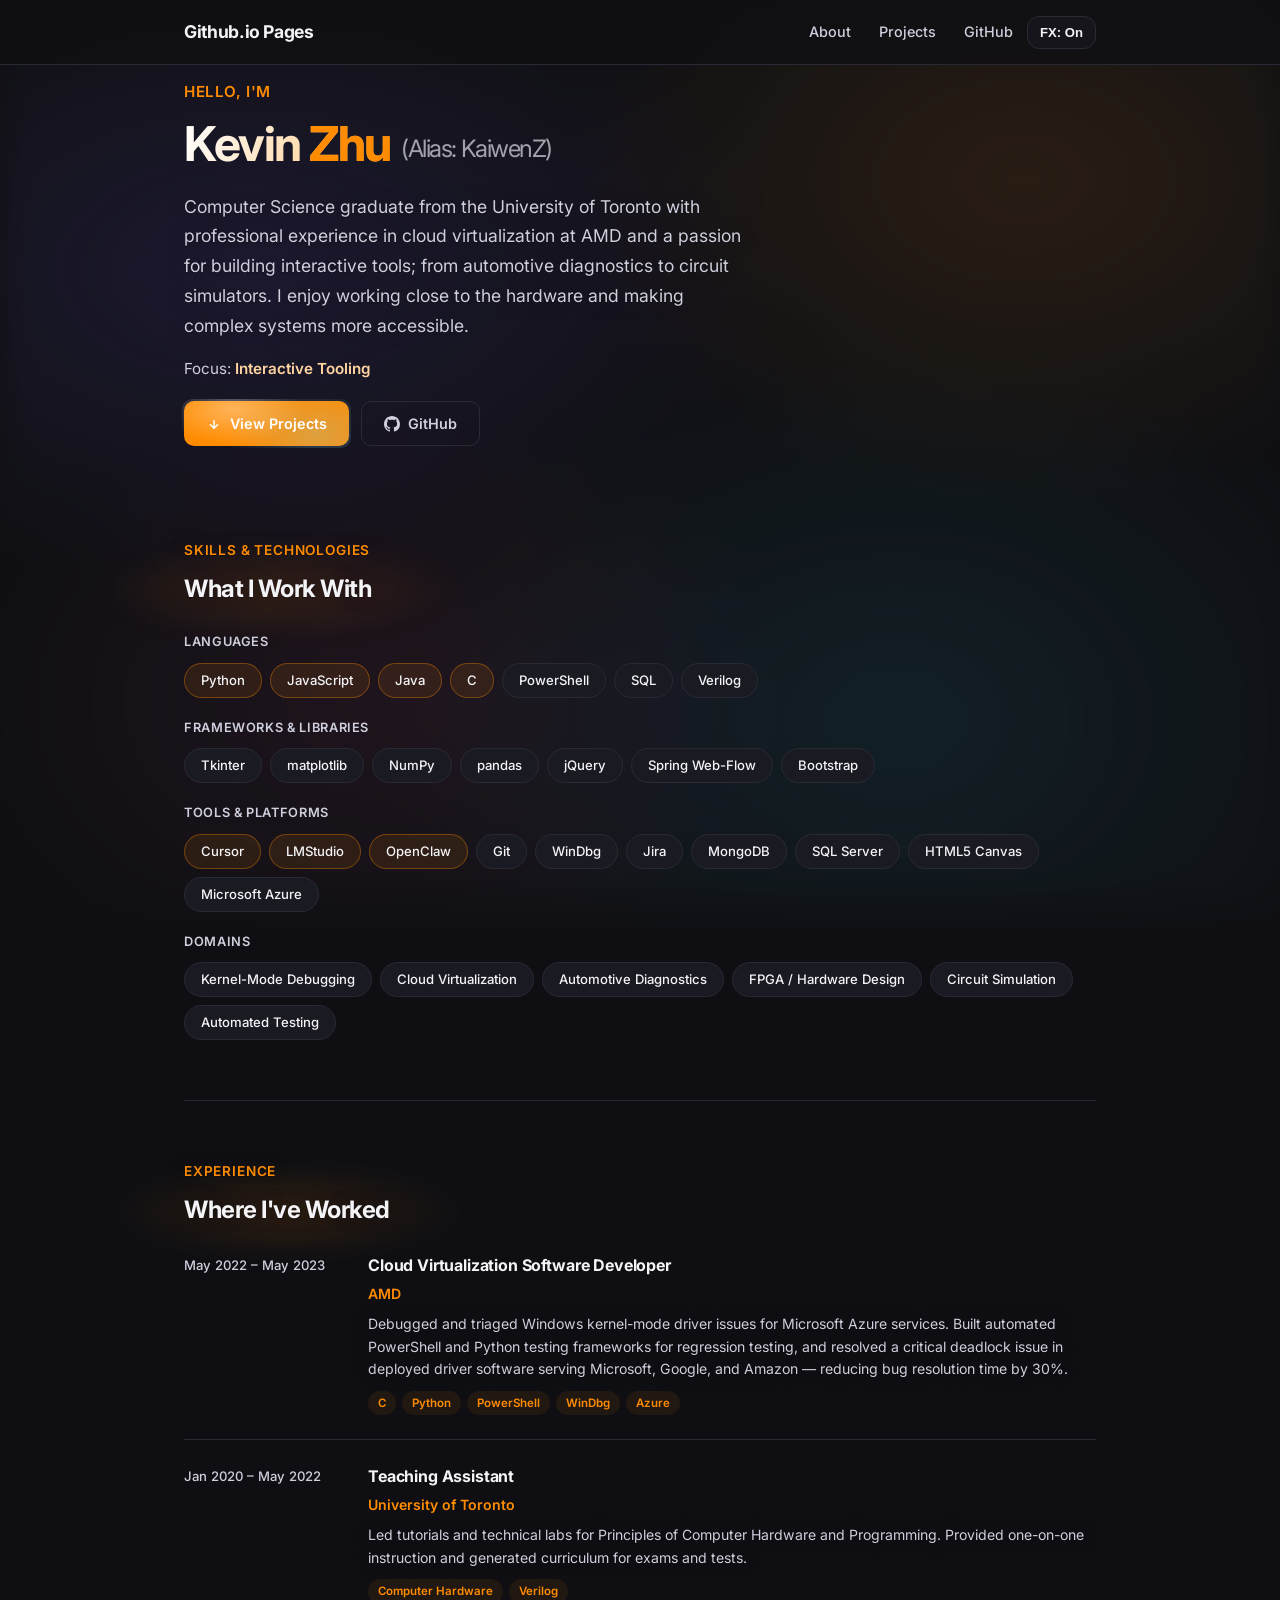
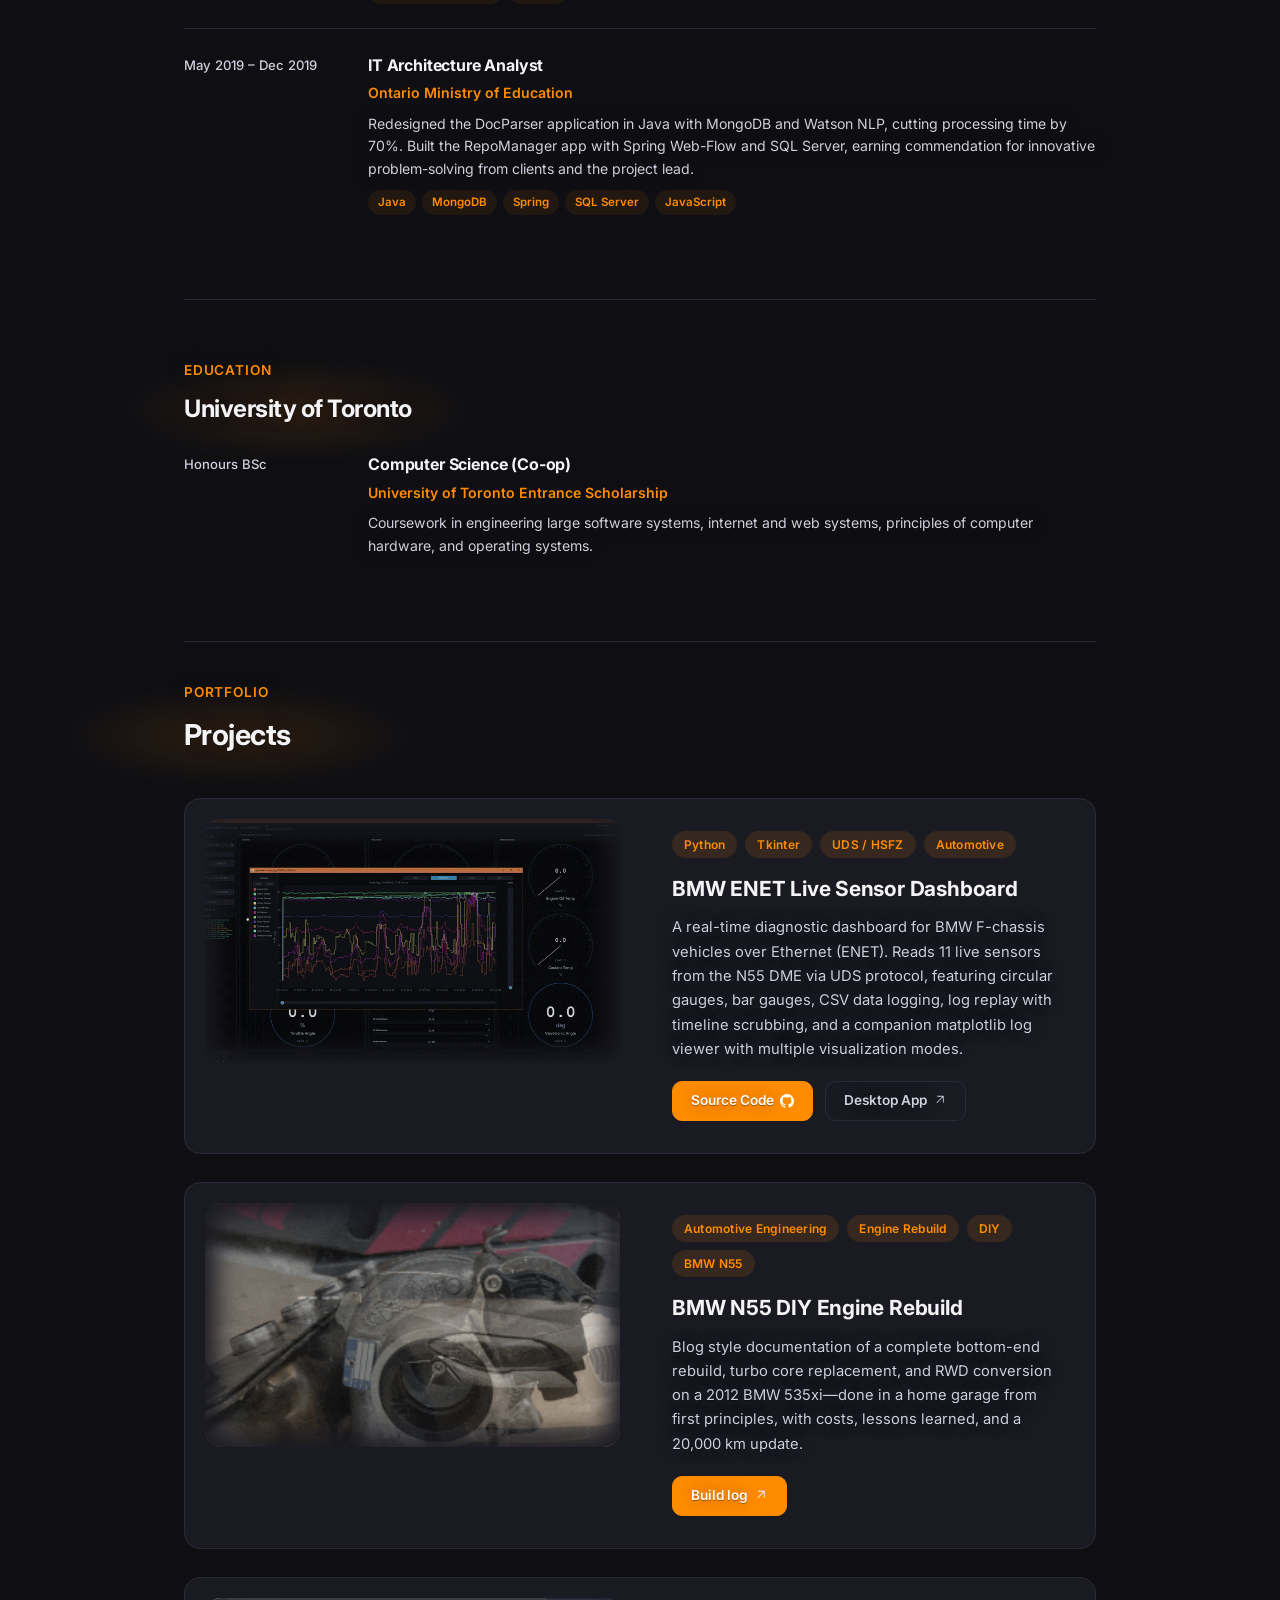
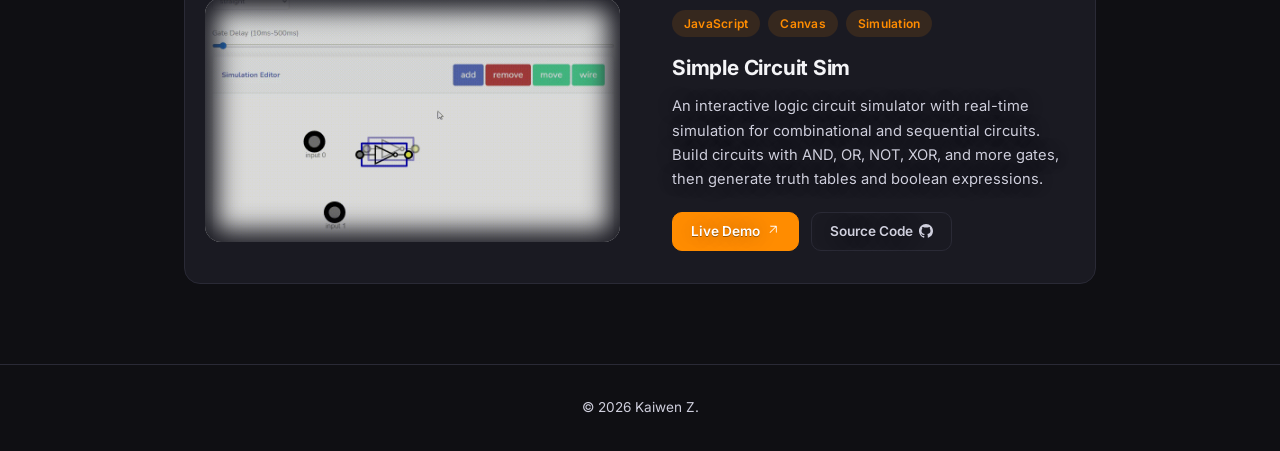
==== commit 073ff572: "background animation added" ====
--- a/index.html
+++ b/index.html
@@ -7,6 +7,11 @@
   <link href="https://fonts.googleapis.com/css2?family=Inter:wght@300;400;500;600;700&display=swap" rel="stylesheet">
   <link rel="stylesheet" href="styles.css">
   <style>
+    /* Prevent any FX layers from creating page overflow */
+    html, body {
+      overflow-x: hidden;
+    }
+
     /* View Projects: pulse + press + particle "explosion" (respects reduced motion) */
     .btn.btn-view-projects {
       position: relative;
@@ -158,39 +163,449 @@
       .btn.btn-view-projects::before {
         transition: none !important;
       }
-    }
+      .nebula-layer {
+        animation: none !important;
+      }
+      .project-card:hover::before {
+        animation: none !important;
+      }
+      .scroll-hint .arrow {
+        animation: none !important;
+      }
+    }
+
+    /* --- Extra motion layer (approved set) --- */
+    .nebula-layer {
+      position: fixed;
+      inset: 0;
+      width: 100vw;
+      height: 100vh;
+      z-index: -1;
+      pointer-events: none;
+      opacity: 0.55;
+      filter: blur(18px) saturate(1.2);
+      mix-blend-mode: screen;
+      overflow: hidden;
+      background:
+        radial-gradient(900px 520px at 20% 30%, rgba(120, 90, 255, 0.22), transparent 60%),
+        radial-gradient(760px 520px at 80% 20%, rgba(255, 140, 0, 0.20), transparent 60%),
+        radial-gradient(820px 620px at 70% 80%, rgba(50, 220, 255, 0.14), transparent 62%),
+        radial-gradient(680px 480px at 30% 78%, rgba(255, 80, 160, 0.12), transparent 60%);
+      animation: nebulaDrift 18s ease-in-out infinite alternate;
+      transform: translateZ(0);
+    }
+
+    @keyframes nebulaDrift {
+      0% { transform: translate3d(-1.5%, -1.2%, 0) scale(1.10); }
+      100% { transform: translate3d(1.5%, 1.0%, 0) scale(1.16); }
+    }
+
+    .ambient-stars {
+      position: fixed;
+      inset: 0;
+      width: 100vw;
+      height: 100vh;
+      z-index: 0;
+      pointer-events: none;
+      opacity: 0.95;
+      mix-blend-mode: screen;
+      overflow: hidden;
+    }
+
+    /* Section-title spotlight (small + centered behind titles) */
+    .title-spotlight {
+      position: relative;
+      display: inline-block;
+      isolation: isolate;
+    }
+
+    .title-spotlight::before {
+      content: "";
+      position: absolute;
+      left: 50%;
+      top: 52%;
+      width: min(520px, 92vw);
+      height: 88px;
+      transform: translate(-50%, -50%) scale(0.98);
+      pointer-events: none;
+      z-index: -1;
+      opacity: 0;
+      background: radial-gradient(260px 70px at 50% 50%, rgba(255, 140, 0, 0.14), transparent 70%);
+      filter: blur(10px);
+      transition: opacity 650ms ease, transform 650ms cubic-bezier(.2,.9,.2,1);
+    }
+
+    .title-spotlight.spotlight-on::before {
+      opacity: 1;
+      transform: translate(-50%, -50%) scale(1);
+    }
+
+    .hero-greeting.typewriter {
+      white-space: nowrap;
+      overflow: hidden;
+      border-right: 2px solid rgba(255, 180, 120, 0.9);
+      width: fit-content;
+      animation: caretBlink 850ms steps(1) infinite;
+    }
+
+    @keyframes caretBlink {
+      0%, 48% { border-right-color: rgba(255, 180, 120, 0.9); }
+      50%, 100% { border-right-color: transparent; }
+    }
+
+    .hero-name {
+      position: relative;
+      display: inline-block;
+    }
+
+    .hero-name .name-shimmer {
+      position: relative;
+      display: inline-block;
+      background: linear-gradient(110deg, #fff 0%, #ffd7a3 35%, #ff8c00 55%, #ffd7a3 75%, #fff 100%);
+      background-size: 200% 100%;
+      -webkit-background-clip: text;
+      background-clip: text;
+      color: transparent;
+      animation: nameShimmer 5.5s linear infinite;
+    }
+
+    @keyframes nameShimmer {
+      0% { background-position: 170% 0; }
+      100% { background-position: -40% 0; }
+    }
+
+    .alias.alias-reveal {
+      opacity: 0;
+      transform: translateX(14px);
+      transition: opacity 420ms ease, transform 420ms cubic-bezier(.2,.9,.2,1);
+    }
+
+    .alias.alias-reveal.is-visible {
+      opacity: 1;
+      transform: translateX(0);
+    }
+
+    .hero-rotator {
+      color: var(--text-muted);
+      margin-top: -16px;
+      margin-bottom: 20px;
+      min-height: 1.5em;
+      font-size: 0.95rem;
+    }
+
+    .hero-rotator .rotator-word {
+      display: inline-block;
+      color: #ffd4a0;
+      font-weight: 600;
+      transition: transform 220ms ease, opacity 220ms ease;
+    }
+
+    .hero-rotator .rotator-word.out {
+      opacity: 0;
+      transform: translateY(-8px);
+    }
+
+    .hero-rotator .rotator-word.in {
+      opacity: 1;
+      transform: translateY(0);
+    }
+
+    .btn.btn-scan {
+      position: relative;
+      overflow: hidden;
+    }
+
+    .btn.btn-scan::after {
+      content: "";
+      position: absolute;
+      top: -40%;
+      left: -30%;
+      width: 24%;
+      height: 180%;
+      background: linear-gradient(90deg, transparent, rgba(255, 255, 255, 0.45), transparent);
+      transform: rotate(18deg) translateX(-240%);
+      transition: transform 560ms cubic-bezier(.2,.8,.2,1);
+      pointer-events: none;
+    }
+
+    .btn.btn-scan:hover::after {
+      transform: rotate(18deg) translateX(560%);
+    }
+
+    .nav-links a {
+      transition: color 0.2s ease, transform 0.2s ease !important;
+    }
+
+    .nav-links a:hover {
+      transform: translateY(-1px);
+    }
+
+    .nav-links a::after {
+      left: 50% !important;
+      transform: translateX(-50%);
+      transition: width 280ms cubic-bezier(.2,.9,.2,1) !important;
+    }
+
+    .skill-pill {
+      transition: transform 200ms cubic-bezier(.2,.9,.2,1), border-color 200ms ease, background 200ms ease !important;
+    }
+
+    .skill-pill:hover {
+      transform: translateY(-1px) scale(1.06) !important;
+    }
+
+    .exp-item.reveal-item {
+      opacity: 0;
+      transform: translateY(20px);
+      transition: opacity 520ms ease, transform 520ms cubic-bezier(.2,.9,.2,1);
+    }
+
+    .exp-item.reveal-item.in-view {
+      opacity: 1;
+      transform: translateY(0);
+    }
+
+    .exp-item.exp-wave .exp-tech {
+      animation: chipWave 520ms ease both;
+      animation-delay: calc(var(--idx, 0) * 50ms);
+    }
+
+    @keyframes chipWave {
+      0% { transform: translateY(0); background: rgba(255, 140, 0, 0.08); }
+      40% { transform: translateY(-2px); background: rgba(255, 140, 0, 0.28); }
+      100% { transform: translateY(0); background: rgba(255, 140, 0, 0.08); }
+    }
+
+    .project-card {
+      position: relative;
+      transform: perspective(1000px) rotateX(var(--rx, 0deg)) rotateY(var(--ry, 0deg)) translateY(var(--ty, 0px)) !important;
+      transition: transform 140ms linear, box-shadow 200ms ease, border-color 200ms ease, background 200ms ease !important;
+      will-change: transform;
+    }
+
+    /* Project card glow border (soft aura, no spinning outline) */
+    .project-card::before {
+      content: "";
+      position: absolute;
+      inset: 0;
+      border-radius: inherit;
+      pointer-events: none;
+      opacity: 0;
+      z-index: 2;
+      background: transparent;
+      box-shadow:
+        0 0 0 1px rgba(255, 180, 110, 0.18) inset,
+        0 0 0 1px rgba(255, 140, 0, 0.18),
+        0 0 26px rgba(255, 140, 0, 0.14),
+        0 0 60px rgba(255, 140, 0, 0.10);
+      transition: opacity 220ms ease;
+      mix-blend-mode: screen;
+    }
+
+    .project-card:hover::before {
+      opacity: 1;
+    }
+    .project-card:hover {
+      --ty: -4px;
+    }
+
+    .project-thumb img {
+      filter: saturate(0.74) brightness(0.86);
+      transition: transform 0.35s ease, filter 0.35s ease !important;
+    }
+
+    .project-card:hover .project-thumb img {
+      filter: saturate(1.05) brightness(1);
+    }
+
+    .project-tags .tag {
+      position: relative;
+      overflow: hidden;
+    }
+
+    .project-tags .tag::after {
+      content: "";
+      position: absolute;
+      inset: 0;
+      background: linear-gradient(100deg, transparent 25%, rgba(255,255,255,0.75) 50%, transparent 75%);
+      transform: translateX(-140%);
+      opacity: 0;
+      pointer-events: none;
+    }
+
+    .project-card:hover .project-tags .tag::after {
+      animation: tagSpark 580ms ease;
+    }
+
+    @keyframes tagSpark {
+      0% { opacity: 0; transform: translateX(-140%); }
+      15% { opacity: 0.8; }
+      100% { opacity: 0; transform: translateX(160%); }
+    }
+
+    .scroll-hint {
+      margin-top: 14px;
+      color: var(--text-muted);
+      background: transparent;
+      border: 0;
+      display: inline-flex;
+      align-items: center;
+      gap: 8px;
+      cursor: pointer;
+      opacity: 0.85;
+      transition: opacity 220ms ease, transform 220ms ease;
+    }
+
+    .scroll-hint:hover {
+      opacity: 1;
+    }
+
+    .scroll-hint .arrow {
+      display: inline-block;
+      animation: hintBounce 1.5s ease-in-out infinite;
+    }
+
+    @keyframes hintBounce {
+      0%, 100% { transform: translateY(0); }
+      50% { transform: translateY(4px); }
+    }
+
+    .scroll-hint.is-hidden {
+      opacity: 0;
+      pointer-events: none;
+      transform: translateY(-6px);
+    }
+
+    /* FX toggle mode: stop all animations and return to clean static style */
+    .fx-off * {
+      animation: none !important;
+      transition: none !important;
+    }
+
+    .fx-off .nebula-layer {
+      display: none !important;
+      animation: none !important;
+    }
+
+    .fx-off .ambient-stars {
+      opacity: 0 !important;
+    }
+
+    .fx-off #scroll-hint {
+      display: none !important;
+    }
+
+    .fx-off .title-spotlight::before {
+      opacity: 0 !important;
+    }
+
+    .fx-off .project-card::before {
+      opacity: 0 !important;
+    }
+
+    .fx-off .name-shimmer {
+      background: none !important;
+      color: var(--text) !important;
+      -webkit-background-clip: initial !important;
+      background-clip: initial !important;
+    }
+
+    .fx-off .hero-greeting.typewriter {
+      border-right-color: transparent !important;
+    }
+
+    .fx-off .btn.btn-scan::after {
+      display: none !important;
+    }
+
+    .fx-off .project-thumb img {
+      filter: none !important;
+    }
+
+    .fx-off .btn-explosion-layer,
+    .fx-off .btn-explosion-particle {
+      display: none !important;
+    }
+
+    /* Toggle button in the header */
+    .nav-right {
+      display: flex;
+      align-items: center;
+      gap: 14px;
+    }
+
+    .fx-toggle {
+      appearance: none;
+      border: 1px solid var(--border);
+      background: rgba(26, 26, 34, 0.65);
+      color: var(--text);
+      padding: 8px 12px;
+      border-radius: 12px;
+      font-size: 0.82rem;
+      font-weight: 700;
+      cursor: pointer;
+      transition: background 0.2s ease, border-color 0.2s ease, transform 0.2s ease;
+    }
+
+    .fx-toggle:hover {
+      border-color: rgba(255, 140, 0, 0.5);
+      background: rgba(255, 140, 0, 0.10);
+      transform: translateY(-1px);
+    }
+
+    /* --- Postprocessing overlays (chromatic aberration: background only) --- */
+    .postfx-chroma {
+      /* Approximation: colored edge glow via drop-shadows */
+      filter:
+        drop-shadow(-0.6px 0 rgba(255, 70, 70, 0.14))
+        drop-shadow(0.6px 0 rgba(90, 170, 255, 0.12));
+    }
+
+    .fx-off .postfx-chroma {
+      filter: none !important;
+    }
+
   </style>
 </head>
 <body class="portfolio-page">
+  <div class="nebula-layer postfx-chroma" aria-hidden="true"></div>
+  <canvas id="ambient-stars" class="ambient-stars postfx-chroma" aria-hidden="true"></canvas>
 
   <nav>
     <div class="nav-inner">
       <span class="nav-logo">Github.io Pages</span>
-      <div class="nav-links">
-        <a href="#about">About</a>
-        <a href="#projects">Projects</a>
-        <a href="https://github.com/kaiwen-z" target="_blank" rel="noopener">GitHub</a>
+      <div class="nav-right">
+        <div class="nav-links">
+          <a href="#about">About</a>
+          <a href="#projects">Projects</a>
+          <a href="https://github.com/kaiwen-z" target="_blank" rel="noopener">GitHub</a>
+        </div>
+        <button id="fx-toggle" class="fx-toggle" type="button" aria-pressed="true">FX: On</button>
       </div>
     </div>
   </nav>
 
   <section class="hero" id="about">
-    <p class="hero-greeting">Hello, I'm</p>
-    <h1>Kevin <span class="accent">Zhu</span><span class="alias">(Alias: KaiwenZ)</span></h1>
+    <p class="hero-greeting typewriter" data-text="Hello, I'm">Hello, I'm</p>
+    <h1 class="hero-name"><span class="name-shimmer">Kevin <span class="accent">Zhu</span></span><span class="alias alias-reveal">(Alias: KaiwenZ)</span></h1>
     <p class="hero-desc">
       Computer Science graduate from the University of Toronto with professional experience in cloud virtualization at AMD and a passion for building interactive tools; from automotive diagnostics to circuit simulators. I enjoy working close to the hardware and making complex systems more accessible.
       <br>
     </p>
+    <p class="hero-rotator">Focus: <span id="hero-rotating-text" class="rotator-word"></span></p>
     <div class="hero-links">
       <a id="view-projects-btn" href="#projects" class="btn btn-primary btn-view-projects" onclick="event.preventDefault();document.getElementById('projects').scrollIntoView({behavior:'smooth',block:'start'})">
         <svg viewBox="0 0 16 16" xmlns="http://www.w3.org/2000/svg"><path d="M8 4a.75.75 0 01.75.75v5.69l2.22-2.22a.75.75 0 111.06 1.06l-3.5 3.5a.75.75 0 01-1.06 0l-3.5-3.5a.75.75 0 111.06-1.06l2.22 2.22V4.75A.75.75 0 018 4z"/></svg>
         View Projects
       </a>
-      <a href="https://github.com/kaiwen-z" target="_blank" rel="noopener" class="btn btn-outline">
+      <a id="github-btn" href="https://github.com/kaiwen-z" target="_blank" rel="noopener" class="btn btn-outline btn-scan">
         <svg viewBox="0 0 16 16" xmlns="http://www.w3.org/2000/svg"><path d="M8 0C3.58 0 0 3.58 0 8c0 3.54 2.29 6.53 5.47 7.59.4.07.55-.17.55-.38 0-.19-.01-.82-.01-1.49-2.01.37-2.53-.49-2.69-.94-.09-.23-.48-.94-.82-1.13-.28-.15-.68-.52-.01-.53.63-.01 1.08.58 1.23.82.72 1.21 1.87.87 2.33.66.07-.52.28-.87.51-1.07-1.78-.2-3.64-.89-3.64-3.95 0-.87.31-1.59.82-2.15-.08-.2-.36-1.02.08-2.12 0 0 .67-.21 2.2.82.64-.18 1.32-.27 2-.27.68 0 1.36.09 2 .27 1.53-1.04 2.2-.82 2.2-.82.44 1.1.16 1.92.08 2.12.51.56.82 1.27.82 2.15 0 3.07-1.87 3.75-3.65 3.95.29.25.54.73.54 1.48 0 1.07-.01 1.93-.01 2.2 0 .21.15.46.55.38A8.013 8.013 0 0016 8c0-4.42-3.58-8-8-8z"/></svg>
         GitHub
       </a>
     </div>
+    <button id="scroll-hint" class="scroll-hint" type="button" aria-label="Scroll to projects">
+      Scroll to projects <span class="arrow">↓</span>
+    </button>
   </section>
 
   <section class="about-section">
@@ -440,7 +855,8 @@
   <script>
     (function () {
       function prefersReducedMotion() {
-        return window.matchMedia && window.matchMedia('(prefers-reduced-motion: reduce)').matches;
+        var fxOff = window.__fxEnabled === false;
+        return fxOff || (window.matchMedia && window.matchMedia('(prefers-reduced-motion: reduce)').matches);
       }
 
       function resetToTopAndDisableRestore() {
@@ -575,6 +991,7 @@
       }
 
       function press(btn) {
+        if (window.__fxEnabled === false) return;
         btn.classList.remove('is-pressing');
         // Force reflow so the animation restarts reliably
         void btn.offsetWidth;
@@ -586,6 +1003,7 @@
       }
 
       function safeScrollToProjects() {
+        if (window.__fxEnabled === false) return;
         var projects = document.getElementById('projects');
         if (!projects) return;
         projects.scrollIntoView({ behavior: prefersReducedMotion() ? 'auto' : 'smooth', block: 'start' });
@@ -603,16 +1021,19 @@
 
         // Add explosion on real user clicks too
         btn.addEventListener('pointerdown', function () {
+          if (window.__fxEnabled === false) return;
           autoRan = true; // user interacted; don't auto-trigger again
           press(btn);
         }, { passive: true });
 
         // Auto explosion at 3s, then scroll at 3.5s
         window.setTimeout(function () {
+          if (window.__fxEnabled === false) return;
           if (!autoRan) press(btn);
         }, 3000);
 
         window.setTimeout(function () {
+          if (window.__fxEnabled === false) return;
           safeScrollToProjects();
         }, 3500);
       });
@@ -624,5 +1045,1059 @@
     })();
   </script>
 
+  <script>
+    (function () {
+      function setFxEnabled(enabled) {
+        window.__fxEnabled = !!enabled;
+        document.body.classList.toggle('fx-off', !window.__fxEnabled);
+
+        var btn = document.getElementById('fx-toggle');
+        if (btn) {
+          btn.setAttribute('aria-pressed', window.__fxEnabled ? 'true' : 'false');
+          btn.textContent = window.__fxEnabled ? 'FX: On' : 'FX: Off';
+        }
+      }
+
+      window.__setFxEnabled = setFxEnabled;
+      window.__fxEnabled = true;
+
+      window.addEventListener('DOMContentLoaded', function () {
+        var btn = document.getElementById('fx-toggle');
+        if (!btn) return;
+        btn.addEventListener('click', function () {
+          setFxEnabled(!(btn.getAttribute('aria-pressed') === 'true'));
+        });
+      });
+    })();
+  </script>
+
+  <script>
+    (function () {
+      function initTypewriter() {
+        var el = document.querySelector('.hero-greeting.typewriter');
+        if (!el) return;
+        var text = el.getAttribute('data-text') || el.textContent || '';
+        el.textContent = '';
+        var i = 0;
+        var timer = window.setInterval(function () {
+          if (window.__fxEnabled === false) {
+            window.clearInterval(timer);
+            el.textContent = text;
+            el.style.borderRightColor = 'transparent';
+            return;
+          }
+          i += 1;
+          el.textContent = text.slice(0, i);
+          if (i >= text.length) {
+            window.clearInterval(timer);
+            window.setTimeout(function () { el.style.borderRightColor = 'transparent'; }, 1200);
+          }
+        }, 42);
+      }
+
+      function initRotator() {
+        var el = document.getElementById('hero-rotating-text');
+        if (!el) return;
+        var words = [
+          'Cloud Virtualization',
+          'Automotive Diagnostics',
+          'Circuit Simulation',
+          'Interactive Tooling',
+          'Kernel Debugging'
+        ];
+        var idx = 0;
+        function showWord(next) {
+          el.classList.remove('in');
+          el.classList.add('out');
+          window.setTimeout(function () {
+            if (window.__fxEnabled === false) return;
+            el.textContent = words[next];
+            el.classList.remove('out');
+            el.classList.add('in');
+          }, 180);
+        }
+        showWord(0);
+        var rotTimer = window.setInterval(function () {
+          if (window.__fxEnabled === false) {
+            window.clearInterval(rotTimer);
+            return;
+          }
+          idx = (idx + 1) % words.length;
+          showWord(idx);
+        }, 2200);
+      }
+
+      function initAliasReveal() {
+        var alias = document.querySelector('.alias.alias-reveal');
+        if (!alias) return;
+        window.setTimeout(function () {
+          alias.classList.add('is-visible');
+        }, 420);
+      }
+
+      function initExperienceRevealAndWave() {
+        var items = document.querySelectorAll('.exp-item');
+        items.forEach(function (item) {
+          item.classList.add('reveal-item');
+          item.querySelectorAll('.exp-tech').forEach(function (chip, i) {
+            chip.style.setProperty('--idx', String(i));
+          });
+          item.addEventListener('mouseenter', function () {
+            if (window.__fxEnabled === false) return;
+            item.classList.remove('exp-wave');
+            void item.offsetWidth;
+            item.classList.add('exp-wave');
+          });
+        });
+
+        if (!('IntersectionObserver' in window)) {
+          items.forEach(function (item) { item.classList.add('in-view'); });
+          return;
+        }
+
+        var io = new IntersectionObserver(function (entries) {
+          entries.forEach(function (entry) {
+            if (entry.isIntersecting) {
+              entry.target.classList.add('in-view');
+              io.unobserve(entry.target);
+            }
+          });
+        }, { threshold: 0.18 });
+
+        items.forEach(function (item) { io.observe(item); });
+      }
+
+      function initProjectTilt() {
+        var cards = document.querySelectorAll('#projects .project-card');
+        cards.forEach(function (card) {
+          card.addEventListener('mousemove', function (e) {
+            if (window.__fxEnabled === false) return;
+            var r = card.getBoundingClientRect();
+            var x = (e.clientX - r.left) / r.width;
+            var y = (e.clientY - r.top) / r.height;
+            var rx = (0.5 - y) * 5.2;
+            var ry = (x - 0.5) * 6.8;
+            card.style.setProperty('--rx', rx.toFixed(2) + 'deg');
+            card.style.setProperty('--ry', ry.toFixed(2) + 'deg');
+          });
+          card.addEventListener('mouseleave', function () {
+            if (window.__fxEnabled === false) return;
+            card.style.setProperty('--rx', '0deg');
+            card.style.setProperty('--ry', '0deg');
+          });
+        });
+      }
+
+      function initScrollHint() {
+        var hint = document.getElementById('scroll-hint');
+        var projects = document.getElementById('projects');
+        if (!hint || !projects) return;
+
+        hint.addEventListener('click', function () {
+          if (window.__fxEnabled === false) return;
+          projects.scrollIntoView({ behavior: 'smooth', block: 'start' });
+          hint.classList.add('is-hidden');
+        });
+
+        var hiddenOnce = false;
+        function onScroll() {
+          if (hiddenOnce) return;
+          if (window.scrollY > 90) {
+            hiddenOnce = true;
+            hint.classList.add('is-hidden');
+            window.removeEventListener('scroll', onScroll);
+          }
+        }
+        window.addEventListener('scroll', onScroll, { passive: true });
+      }
+
+      function initAmbientStars() {
+        var canvas = document.getElementById('ambient-stars');
+        if (!canvas) return;
+        var ctx = canvas.getContext('2d');
+        if (!ctx) return;
+
+        var reducedMotion = window.matchMedia && window.matchMedia('(prefers-reduced-motion: reduce)').matches;
+
+        var stars = [];
+        var w = 0;
+        var h = 0;
+        var dpr = Math.min(2, window.devicePixelRatio || 1);
+        var lastScrollY = window.scrollY || 0;
+        var parX = 0;
+        var parY = 0;
+        var scrollProgress = 0; // 0..1
+        var pointerX = 0.5;
+        var pointerY = 0.5;
+
+        // "Black hole" state (2D approximation; rendered in-canvas)
+        var flashes = [];
+        var nextRandomRayAt = 0;
+        var initialStarCount = 0;
+        var burstClusterRemaining = 0;
+        var simStartAt = (performance.now ? performance.now() : Date.now());
+        var consumeAllMs = 5 * 60 * 1000; // ~5 minutes until everything is consumed
+
+        function clamp01(x) { return x < 0 ? 0 : x > 1 ? 1 : x; }
+        function smoothstep(a, b, x) {
+          var t = clamp01((x - a) / (b - a));
+          return t * t * (3 - 2 * t);
+        }
+
+        function updateScrollProgress() {
+          var doc = document.documentElement;
+          var maxScroll = Math.max(1, (doc.scrollHeight || 0) - (window.innerHeight || 0));
+          scrollProgress = clamp01((window.scrollY || 0) / maxScroll);
+        }
+
+        function updatePointer(e) {
+          pointerX = clamp01((e.clientX || 0) / Math.max(1, window.innerWidth || 1));
+          pointerY = clamp01((e.clientY || 0) / Math.max(1, window.innerHeight || 1));
+        }
+
+        function resize() {
+          w = window.innerWidth;
+          h = window.innerHeight;
+          canvas.width = Math.floor(w * dpr);
+          canvas.height = Math.floor(h * dpr);
+          canvas.style.width = w + 'px';
+          canvas.style.height = h + 'px';
+          ctx.setTransform(dpr, 0, 0, dpr, 0, 0);
+
+          var count = Math.max(60, Math.floor(((w * h) / 19000) * 1.3));
+          initialStarCount = count;
+          stars = new Array(count).fill(0).map(function () {
+            // Speed distribution: current speed ~= average.
+            // Most stars are slower, a few are faster (rarer).
+            // We scale the buckets so the expected multiplier is ~1.
+            var u = Math.random();
+            var bucketMul = (u < 0.75) ? 0.7 : (u < 0.95) ? 1.0 : 2.5;
+            var norm = 1 / 0.85; // makes average ~1.0
+            var speedMul = bucketMul * norm;
+            var baseVx = -0.05 + Math.random() * 0.1;
+            var baseVy = -0.03 + Math.random() * 0.06;
+            return {
+              x: Math.random() * w,
+              y: Math.random() * h,
+              r: 0.8 + Math.random() * 1.9,
+              vx: baseVx * speedMul,
+              vy: baseVy * speedMul,
+              a: 0.22 + Math.random() * 0.46,
+              d: 0.25 + Math.random() * 0.75,
+              px: 0,
+              py: 0,
+              heat: 0,
+              hist: [],
+              born: (performance.now ? performance.now() : Date.now()),
+              spin: (Math.random() < 0.5 ? -1 : 1),
+              seed: Math.random() * 1000
+            };
+          });
+          for (var i = 0; i < stars.length; i++) {
+            stars[i].px = stars[i].x;
+            stars[i].py = stars[i].y;
+            stars[i].hist = [{ x: stars[i].x, y: stars[i].y }];
+          }
+        }
+
+        function pushHistory(s) {
+          // Store a short motion trail in "world" space (pre-parallax).
+          if (!s.hist) s.hist = [];
+          var last = s.hist.length ? s.hist[s.hist.length - 1] : null;
+          if (!last || Math.abs(last.x - s.x) + Math.abs(last.y - s.y) > 0.35) {
+            s.hist.push({ x: s.x, y: s.y });
+            if (s.hist.length > 14) s.hist.shift();
+          }
+        }
+
+        function spawnFlash(points, strength, depth) {
+          if (!points || points.length < 2) return;
+          flashes.push({
+            pts: points,
+            t0: (performance.now ? performance.now() : Date.now()),
+            dur: 260 + Math.random() * 240,
+            s: Math.max(0.35, Math.min(1, strength || 0.65)),
+            hue: (28 + Math.random() * 28), // warm -> hot
+            d: (typeof depth === 'number' ? depth : 0.6),
+            // Per-burst 3D-like profile variance
+            wStart: 0.45 + Math.random() * 0.35,
+            wMid: 0.75 + Math.random() * 0.55,
+            wEnd: 0.22 + Math.random() * 0.30,
+            bStart: 0.35 + Math.random() * 0.25,
+            bMid: 1.35 + Math.random() * 0.95,
+            bEnd: 0.10 + Math.random() * 0.22,
+            // Randomized depth profile placement (avoids fixed "bottom bright/top dim" pattern)
+            depthCenter: 0.24 + Math.random() * 0.56,
+            depthWidth: 0.16 + Math.random() * 0.18,
+            depthGain: 0.65 + Math.random() * 0.85,
+            depthInvert: (Math.random() < 0.5)
+          });
+          // Keep list bounded
+          if (flashes.length > 26) flashes.splice(0, flashes.length - 26);
+        }
+        
+        function scheduleNextRandomRay(now, liveRatio) {
+          // High live ratio => shorter delays (more frequent rays).
+          // Low live ratio => longer delays. Keep windows wide to avoid obvious patterns.
+          var ratio = clamp01(liveRatio);
+          if (burstClusterRemaining > 0) {
+            // Cluster spacing: quick but still random.
+            var cmin = 120;
+            var cmax = 420;
+            nextRandomRayAt = now + cmin + Math.random() * (cmax - cmin);
+            burstClusterRemaining -= 1;
+            return;
+          }
+
+          var minDelay = 1100 + (1 - ratio) * 7600;
+          var maxDelay = 7000 + (1 - ratio) * 26000;
+          nextRandomRayAt = now + minDelay + Math.random() * (maxDelay - minDelay);
+
+          // Slight clustering: occasionally schedule a short follow-up run.
+          var clusterChance = 0.10 + 0.12 * ratio; // modest, more likely when lots of particles
+          if (Math.random() < clusterChance) {
+            burstClusterRemaining = 1 + Math.floor(Math.random() * 3); // 1..3 additional quick bursts
+          }
+        }
+
+        function maybeSpawnRandomRay(bh, now) {
+          var live = 0;
+          var visibleLive = 0;
+          var candidate = null;
+          // Reservoir sampling: uniform random live particle without building arrays.
+          for (var i = 0; i < stars.length; i++) {
+            var s = stars[i];
+            if (!s || s.dead) continue;
+            live += 1;
+            // Treat near-viewport particles as visible candidates.
+            if (s.x > -40 && s.x < (w + 40) && s.y > -40 && s.y < (h + 40)) {
+              visibleLive += 1;
+            }
+            if (Math.random() < (1 / live)) candidate = s;
+          }
+          if (live <= 0) {
+            nextRandomRayAt = Number.POSITIVE_INFINITY;
+            return;
+          }
+
+          // If stars are effectively gone from view, stop spawning new rays.
+          if (visibleLive <= 0) {
+            nextRandomRayAt = Number.POSITIVE_INFINITY;
+            return;
+          }
+
+          var liveRatio = initialStarCount > 0 ? (live / initialStarCount) : 0;
+          if (!nextRandomRayAt) {
+            // Startup guard: avoid instant barrage when loading near page bottom.
+            var startupExtra = 1500 + Math.random() * 4500;
+            nextRandomRayAt = now + startupExtra;
+          }
+          if (now < nextRandomRayAt) return;
+
+          if (candidate && candidate.hist && candidate.hist.length >= 2) {
+            var burst = gammaBurstPointsFromImpact(candidate.hist, bh);
+            if (burst) {
+              spawnFlash(burst, 1.0, candidate.d);
+              candidate.dead = true;
+            }
+          }
+          scheduleNextRandomRay(now, liveRatio);
+        }
+
+        function curvePointsFromHistory(hist, bh, extraKick) {
+          // Convert history into a slightly extrapolated arc (Bezier-like).
+          var pts = hist.slice(0);
+          if (pts.length < 2) return pts;
+
+          var a = pts[pts.length - 2];
+          var b = pts[pts.length - 1];
+          var vx = b.x - a.x;
+          var vy = b.y - a.y;
+          var vmag = Math.max(0.001, Math.sqrt(vx * vx + vy * vy));
+          vx /= vmag;
+          vy /= vmag;
+
+          // Gravity direction (toward hole) bends the tail.
+          var gx = 0, gy = 0;
+          if (bh && bh.s > 0.01) {
+            gx = (bh.cx - b.x);
+            gy = (bh.cy - b.y);
+            var gmag = Math.max(0.001, Math.sqrt(gx * gx + gy * gy));
+            gx /= gmag;
+            gy /= gmag;
+          }
+
+          // Add a few forward points at "lightspeed" to sell the flash.
+          var kick = 120 + 340 * (extraKick || 0.6);
+          var bend = 0.35 + 0.65 * (extraKick || 0.6);
+          for (var i = 1; i <= 5; i++) {
+            var t = i / 5;
+            var bx = (vx * (1 - bend) + gx * bend);
+            var by = (vy * (1 - bend) + gy * bend);
+            var mm = Math.max(0.001, Math.sqrt(bx * bx + by * by));
+            bx /= mm;
+            by /= mm;
+            pts.push({
+              x: b.x + bx * kick * t,
+              y: b.y + by * kick * t
+            });
+          }
+          return pts;
+        }
+
+        function gammaBurstPointsFromImpact(hist, bh) {
+          // Long, bright flash that originates at the black hole.
+          if (!hist || hist.length < 2 || !bh) return null;
+          var impact = hist[hist.length - 1];
+          var prev = hist[hist.length - 2];
+
+          // Last motion direction
+          var mvx = impact.x - prev.x;
+          var mvy = impact.y - prev.y;
+          var mm = Math.max(0.001, Math.sqrt(mvx * mvx + mvy * mvy));
+          mvx /= mm;
+          mvy /= mm;
+
+          // Gravity direction (hole -> impact)
+          var gx = impact.x - bh.cx;
+          var gy = impact.y - bh.cy;
+          var gm = Math.max(0.001, Math.sqrt(gx * gx + gy * gy));
+          gx /= gm;
+          gy /= gm;
+
+          // Tangent around the hole for an elliptical arc feel
+          var tx = -gy;
+          var ty = gx;
+          var sign = (Math.random() < 0.5) ? -1 : 1;
+
+          // Exit direction (energetic; not necessarily "up")
+          var dx = mvx * 0.62 + gx * 0.18 + (tx * sign) * 0.58;
+          var dy = mvy * 0.62 + gy * 0.18 + (ty * sign) * 0.58;
+          var dm = Math.max(0.001, Math.sqrt(dx * dx + dy * dy));
+          dx /= dm;
+          dy /= dm;
+
+          // Force a shared cinematic corridor:
+          // from bottom-right region, curving toward top middle-left.
+          var p0 = { x: bh.cx, y: bh.cy };
+
+          // Entry near lower-right viewport (wider corridor)
+          var entryX = w * (0.66 + Math.random() * 0.30);
+          var entryY = h * (0.78 + Math.random() * 0.18);
+          var p1 = {
+            x: entryX + (tx * sign) * (w * (0.07 + 0.05 * bh.s)),
+            y: entryY + (ty * sign) * (h * 0.05)
+          };
+
+          // Mid-screen bend toward center-left; stronger curvature.
+          var bendSign = (Math.random() < 0.5 ? -1 : 1);
+          var p2 = {
+            x: w * (0.28 + Math.random() * 0.30) + bendSign * (w * (0.12 + 0.10 * Math.random())),
+            y: h * (0.34 + Math.random() * 0.24) - bendSign * (h * (0.16 + 0.12 * Math.random()))
+          };
+
+          // Endpoint: broad top-left corridor, with a slightly straighter-than-45deg tendency.
+          var p3 = {
+            x: w * (0.10 + Math.random() * 0.44) + dx * (w * 0.04),
+            y: -h * (1.05 + Math.random() * 1.70)
+          };
+
+          var pts = [];
+          var steps = 28;
+          for (var i = 0; i <= steps; i++) {
+            var t = i / steps;
+            var it = 1 - t;
+            pts.push({
+              x: it * it * it * p0.x + 3 * it * it * t * p1.x + 3 * it * t * t * p2.x + t * t * t * p3.x,
+              y: it * it * it * p0.y + 3 * it * it * t * p1.y + 3 * it * t * t * p2.y + t * t * t * p3.y
+            });
+          }
+          return pts;
+        }
+
+        function drawFlash(fx, now) {
+          var age = now - fx.t0;
+          if (age < 0) age = 0;
+          var t = clamp01(age / fx.dur);
+          // Bright early, fades out quickly (like a camera bloom).
+          var fadeIn = smoothstep(0.0, 0.10, t);
+          var fadeOut = (1 - t);
+          var a = fadeIn * fadeOut * fadeOut * (1.08 - 0.08 * t);
+          if (a <= 0.001) return;
+
+          var pts = fx.pts;
+          if (!pts || pts.length < 2) return;
+
+          ctx.save();
+          ctx.globalCompositeOperation = 'screen';
+          ctx.lineCap = 'round';
+          ctx.lineJoin = 'round';
+
+          var coreA = Math.min(1, 0.38 + 0.75 * fx.s) * a;
+          var glowA = Math.min(1, 0.20 + 0.55 * fx.s) * a;
+          var w0 = 0.75 + 1.35 * fx.s;
+
+          // Glow pass with along-path variation (3D depth feel).
+          ctx.shadowBlur = 26 + 70 * fx.s;
+          ctx.shadowColor = 'rgba(255, 180, 110,' + glowA.toFixed(3) + ')';
+          var offx = parX * (fx.d || 0);
+          var offy = parY * (fx.d || 0);
+
+          // Segment render so width/brightness can vary along trajectory.
+          var segCount = pts.length - 1;
+          for (var i = 1; i < pts.length; i++) {
+            var p0 = pts[i - 1];
+            var p1 = pts[i];
+            var tMid = (i - 0.5) / Math.max(1, segCount); // 0..1 along path
+
+            // Bell curve around middle, with stronger contrast for depth perception.
+            var bell = Math.exp(-Math.pow((tMid - 0.43) / 0.20, 2));
+            // Subtler, randomized depth modulation (varies per burst orientation).
+            var dp = Math.exp(-Math.pow((tMid - fx.depthCenter) / fx.depthWidth, 2));
+            var depthPulse = fx.depthInvert ? (1.05 - fx.depthGain * dp * 0.45) : (0.80 + fx.depthGain * dp);
+            var wMul = fx.wStart * (1 - tMid) + fx.wEnd * tMid + fx.wMid * bell;
+            var bMul = (fx.bStart * (1 - tMid) + fx.bEnd * tMid + fx.bMid * bell) * depthPulse;
+
+            // Glow segment
+            ctx.strokeStyle = 'rgba(255, 180, 110,' + Math.min(1, glowA * bMul).toFixed(3) + ')';
+            ctx.lineWidth = Math.max(0.35, w0 * 1.10 * wMul);
+            ctx.beginPath();
+            ctx.moveTo(p0.x + offx, p0.y + offy);
+            ctx.lineTo(p1.x + offx, p1.y + offy);
+            ctx.stroke();
+          }
+
+          // Core pass (white-hot) with same profile variation
+          ctx.shadowBlur = 0;
+          for (var j = 1; j < pts.length; j++) {
+            var q0 = pts[j - 1];
+            var q1 = pts[j];
+            var tMid2 = (j - 0.5) / Math.max(1, segCount);
+            var bell2 = Math.exp(-Math.pow((tMid2 - 0.43) / 0.20, 2));
+            var dp2 = Math.exp(-Math.pow((tMid2 - fx.depthCenter) / fx.depthWidth, 2));
+            var depthPulse2 = fx.depthInvert ? (1.08 - fx.depthGain * dp2 * 0.50) : (0.78 + fx.depthGain * 1.12 * dp2);
+            var wMul2 = fx.wStart * (1 - tMid2) + fx.wEnd * tMid2 + fx.wMid * bell2;
+            var bMul2 = (fx.bStart * (1 - tMid2) + fx.bEnd * tMid2 + fx.bMid * bell2) * depthPulse2;
+            ctx.strokeStyle = 'rgba(255, 255, 255,' + Math.min(1, coreA * bMul2).toFixed(3) + ')';
+            ctx.lineWidth = Math.max(0.26, w0 * 0.82 * wMul2);
+            ctx.beginPath();
+            ctx.moveTo(q0.x + offx, q0.y + offy);
+            ctx.lineTo(q1.x + offx, q1.y + offy);
+            ctx.stroke();
+          }
+
+          ctx.restore();
+        }
+
+        function getBlackHole(now) {
+          // Strength increases as we approach page end.
+          var scrollS = reducedMotion ? smoothstep(0.72, 0.99, scrollProgress) : smoothstep(0.62, 0.98, scrollProgress);
+          // Time ramp: ~5 minutes after load, everything is drawn in.
+          var tS = smoothstep(0.0, 1.0, (now - simStartAt) / consumeAllMs);
+          // Small floor so top-of-page still gets occasional real horizon crossings.
+          var bh = Math.max(scrollS, tS, 0.18);
+
+          // Big, cinematic — grows as we scroll down.
+          var base = Math.min(w, h);
+          var diskR = base * (0.48 + 0.52 * bh);
+          var horizonR = diskR * (0.18 + 0.03 * bh);
+          // Keep influence more localized so the whole screen doesn't "go crazy".
+          var influenceR = diskR * (1.35 + 0.35 * bh);
+
+          // Position: no mouse/pointer parallax. Keep it mostly below the viewport,
+          // but guarantee the event horizon is visibly in-frame (at least a quarter).
+          var cx = w * 0.62;
+          // Anchor in document space so it stays near the page bottom (not viewport bottom).
+          var sy = window.scrollY || 0;
+          var doc = document.documentElement;
+          var pageH = Math.max(h, (doc && doc.scrollHeight) ? doc.scrollHeight : h);
+          var maxScroll = Math.max(0, pageH - h);
+
+          // Desired on-screen location when user is at page bottom.
+          var desiredBottomCy = h + horizonR * (0.42 + 0.22 * bh);
+          var minBottomCy = h + horizonR * 0.22;
+          var maxBottomCy = h + horizonR * 0.70;
+          var bottomCy = Math.min(maxBottomCy, Math.max(minBottomCy, desiredBottomCy));
+
+          // Convert bottom-anchored world position to current viewport position.
+          var worldCy = maxScroll + bottomCy;
+          var cy = worldCy - sy;
+
+          // No mouse parallax: lock the disk tilt.
+          var tilt = 0;
+          var squish = 0.32 + (0.62 * (1 - Math.abs(tilt))); // ellipse ratio
+          // Rotation: locked (no spin).
+          var rot = 0;
+
+          return {
+            s: bh,
+            ts: tS,
+            cx: cx,
+            cy: cy,
+            diskR: diskR,
+            horizonR: horizonR,
+            influenceR: influenceR,
+            squish: squish,
+            rot: rot
+          };
+        }
+
+        function drawAccretionDisk(bh, now) {
+          if (bh.s <= 0.001) return;
+
+          var s = bh.s;
+          var r = bh.diskR;
+          var hole = bh.horizonR;
+          var diskY = -r * (0.06 + 0.03 * s); // slight vertical offset sells lensing like the "classic" image
+
+          // Accretion disk + lens bands (drawn in rotated space)
+          ctx.save();
+          ctx.translate(bh.cx, bh.cy);
+          // Fixed cinematic tilt: ~45° feel, with right side "higher".
+          // We approximate this by rotating the disk plane and applying a perspective-ish squish.
+          ctx.rotate((-Math.PI / 4) + bh.rot);
+          ctx.scale(1, bh.squish * 0.72);
+
+          ctx.globalCompositeOperation = 'screen';
+
+          // Relativistic beaming: brighten one side of disk (static; no spin).
+          var beamDir = 0.22;
+          var lg = ctx.createLinearGradient(-r, 0, r, 0);
+          lg.addColorStop(0.00, 'rgba(255, 245, 235,' + (0.04 + 0.10 * s).toFixed(3) + ')');
+          lg.addColorStop(0.22 + beamDir * 0.10, 'rgba(255, 210, 170,' + (0.10 + 0.22 * s).toFixed(3) + ')');
+          lg.addColorStop(0.50, 'rgba(255, 145, 55,' + (0.14 + 0.30 * s).toFixed(3) + ')');
+          lg.addColorStop(0.78 - beamDir * 0.10, 'rgba(255, 220, 185,' + (0.22 + 0.40 * s).toFixed(3) + ')');
+          lg.addColorStop(1.00, 'rgba(0,0,0,0)');
+
+          // Wide disk body (elliptical band, not a full donut)
+          ctx.save();
+          ctx.translate(0, diskY);
+          ctx.fillStyle = lg;
+          ctx.globalAlpha = 0.95;
+          ctx.beginPath();
+          ctx.ellipse(0, 0, r * 1.18, r * 0.30, 0, 0, Math.PI * 2);
+          ctx.fill();
+
+          // Hot inner band (thin, white-hot) + strong cinematic bloom
+          ctx.globalAlpha = (0.90 * s);
+          ctx.shadowBlur = 60 + 180 * s;
+          ctx.shadowColor = 'rgba(255, 220, 185, 0.85)';
+          ctx.strokeStyle = 'rgba(255, 255, 255, 0.92)';
+          ctx.lineWidth = Math.max(1.6, r * 0.034);
+          ctx.beginPath();
+          ctx.ellipse(0, 0, r * 0.88, r * 0.20, 0, 0, Math.PI * 2);
+          ctx.stroke();
+          ctx.shadowBlur = 0;
+
+          // Lensed "upper" band (the classic second arc you see in Interstellar)
+          ctx.globalAlpha = (0.40 + 0.52 * s);
+          ctx.strokeStyle = 'rgba(255, 245, 235, 0.88)';
+          ctx.lineWidth = Math.max(1.3, r * 0.024);
+          ctx.beginPath();
+          ctx.ellipse(0, -r * 0.46, r * 0.76, r * 0.085, 0, 0, Math.PI * 2);
+          ctx.stroke();
+
+          // Soft glow around the lensed band
+          ctx.globalAlpha = (0.26 + 0.46 * s);
+          ctx.shadowBlur = 90 + 260 * s;
+          ctx.shadowColor = 'rgba(255, 205, 160, 0.88)';
+          ctx.strokeStyle = 'rgba(255, 205, 160, 0.72)';
+          ctx.lineWidth = Math.max(1.2, r * 0.020);
+          ctx.beginPath();
+          ctx.ellipse(0, -r * 0.46, r * 0.76, r * 0.085, 0, 0, Math.PI * 2);
+          ctx.stroke();
+          ctx.shadowBlur = 0;
+
+          // Dark underside occlusion (disk self-shadow)
+          ctx.globalCompositeOperation = 'multiply';
+          ctx.globalAlpha = 0.42 * s;
+          ctx.fillStyle = 'rgba(0,0,0,1)';
+          ctx.beginPath();
+          ctx.ellipse(0, r * 0.10, r * 1.22, r * 0.36, 0, 0, Math.PI * 2);
+          ctx.fill();
+          ctx.restore();
+
+          ctx.restore();
+          ctx.globalAlpha = 1;
+          ctx.globalCompositeOperation = 'source-over';
+
+          // Black hole shadow + photon ring (drawn in normal space)
+          ctx.save();
+          ctx.translate(bh.cx, bh.cy);
+
+          // Deep shadow core
+          ctx.fillStyle = 'rgba(0,0,0,1)';
+          ctx.beginPath();
+          ctx.arc(0, 0, hole * 1.06, 0, Math.PI * 2);
+          ctx.fill();
+
+          // Photon ring: sharp bright rim (the "classic" look)
+          ctx.globalCompositeOperation = 'screen';
+          ctx.globalAlpha = 0.38 + 0.52 * s;
+          ctx.shadowBlur = 120 + 360 * s;
+          ctx.shadowColor = 'rgba(255, 235, 210, 0.95)';
+          ctx.strokeStyle = 'rgba(255, 255, 255, 0.96)';
+          ctx.lineWidth = Math.max(1.6, hole * 0.14);
+          ctx.beginPath();
+          ctx.arc(0, 0, hole * 1.16, 0, Math.PI * 2);
+          ctx.stroke();
+          ctx.shadowBlur = 0;
+
+          // Extra aura pass: wider, softer halo
+          ctx.globalAlpha = 0.22 + 0.46 * s;
+          ctx.shadowBlur = 220 + 520 * s;
+          ctx.shadowColor = 'rgba(255, 200, 150, 0.75)';
+          ctx.strokeStyle = 'rgba(255, 200, 150, 0.38)';
+          ctx.lineWidth = Math.max(2.2, hole * 0.22);
+          ctx.beginPath();
+          ctx.arc(0, 0, hole * 1.20, 0, Math.PI * 2);
+          ctx.stroke();
+          ctx.shadowBlur = 0;
+
+          // Inner falloff (makes the edge feel like it curves away)
+          var edge = ctx.createRadialGradient(0, 0, hole * 0.65, 0, 0, hole * 1.85);
+          edge.addColorStop(0.00, 'rgba(0,0,0,1)');
+          edge.addColorStop(0.62, 'rgba(0,0,0,1)');
+          edge.addColorStop(0.86, 'rgba(0,0,0,0.92)');
+          edge.addColorStop(1.00, 'rgba(0,0,0,0)');
+          ctx.globalCompositeOperation = 'source-over';
+          ctx.globalAlpha = 1;
+          ctx.fillStyle = edge;
+          ctx.beginPath();
+          ctx.arc(0, 0, hole * 1.85, 0, Math.PI * 2);
+          ctx.fill();
+
+          ctx.restore();
+          ctx.globalAlpha = 1;
+        }
+
+        function respawnStar(s, bh, now) {
+          // Respawn away from the hole so "consumed" feels final.
+          var pad = 30;
+          var side = Math.floor(Math.random() * 4);
+          if (side === 0) { s.x = -pad; s.y = Math.random() * h; }
+          else if (side === 1) { s.x = w + pad; s.y = Math.random() * h; }
+          else if (side === 2) { s.x = Math.random() * w; s.y = -pad; }
+          else { s.x = Math.random() * w; s.y = h + pad; }
+          s.px = s.x;
+          s.py = s.y;
+          s.beam = 0;
+          s.heat = 0;
+          s.hist = [{ x: s.x, y: s.y }];
+          s.born = (typeof now === 'number' ? now : (performance.now ? performance.now() : Date.now()));
+          // Slightly steer towards the center area (keeps distribution nice)
+          var dx = (w * 0.5) - s.x;
+          var dy = (h * 0.45) - s.y;
+          var m = Math.max(1, Math.sqrt(dx * dx + dy * dy));
+          var base = 0.06 + Math.random() * 0.08;
+          s.vx = (dx / m) * base + (-0.04 + Math.random() * 0.08);
+          s.vy = (dy / m) * base + (-0.03 + Math.random() * 0.06);
+          // Ensure it's not immediately inside influence on respawn
+          if (bh && bh.s > 0.1) {
+            var ddx = s.x - bh.cx;
+            var ddy = s.y - bh.cy;
+            if ((ddx * ddx + ddy * ddy) < (bh.influenceR * bh.influenceR)) {
+              s.x += (ddx < 0 ? -1 : 1) * bh.influenceR;
+              s.y += (ddy < 0 ? -1 : 1) * bh.influenceR;
+            }
+          }
+        }
+
+        function tick(now) {
+          if (window.__fxEnabled === false) {
+            window.requestAnimationFrame(tick);
+            return;
+          }
+          ctx.clearRect(0, 0, w, h);
+          ctx.globalCompositeOperation = 'lighter';
+
+          // Scroll-reactive parallax drift (subtle)
+          if (!reducedMotion) {
+            var sy = window.scrollY || 0;
+            var dy = sy - lastScrollY;
+            lastScrollY = sy;
+            parY += dy * 0.08;
+            parX += dy * 0.02;
+            parX *= 0.92;
+            parY *= 0.92;
+          } else {
+            parX = 0;
+            parY = 0;
+          }
+
+          updateScrollProgress();
+          var bh = getBlackHole(now);
+
+          // Background fade-to-black near the end (in-canvas, behind everything).
+          var fade = smoothstep(0.70, 1.0, scrollProgress);
+          // Also drive CSS fade so nebula layer dims/desaturates cinematically.
+          try {
+            document.body.style.setProperty('--end-fade', String(fade));
+          } catch (e) {}
+          if (fade > 0.001) {
+            ctx.save();
+            ctx.globalCompositeOperation = 'source-over';
+            // A deeper "space swallow" as we approach the end.
+            ctx.fillStyle = 'rgba(0,0,0,' + (0.32 * fade).toFixed(3) + ')';
+            ctx.fillRect(0, 0, w, h);
+            ctx.restore();
+            ctx.globalCompositeOperation = 'lighter';
+          }
+
+          if (!reducedMotion) maybeSpawnRandomRay(bh, now);
+
+          for (var i = 0; i < stars.length; i++) {
+            var s = stars[i];
+            if (s.dead) continue;
+            s.px = s.x;
+            s.py = s.y;
+            pushHistory(s);
+
+            // Subtle "space flow" (keeps trajectories diverse and curved across the screen).
+            // Very small so it doesn't fight the black hole; adds variety to lanes.
+            if (!reducedMotion) {
+              var cx0 = w * 0.5;
+              var cy0 = h * 0.45;
+              var fx = s.x - cx0;
+              var fy = s.y - cy0;
+              var curl = (0.0000022 + 0.000006 * (bh.ts || 0)) * (0.6 + 0.4 * s.d);
+              // Rotational field around center:
+              s.vx += (-fy) * curl;
+              s.vy += (fx) * curl;
+              // Tiny wandering to prevent banding:
+              var n = Math.sin((now * 0.00055) + s.seed) * Math.cos((now * 0.00038) + s.seed * 0.7);
+              s.vx += n * 0.0006;
+              s.vy += Math.cos((now * 0.00047) + s.seed * 1.3) * 0.00055;
+            }
+
+            // Black-hole interaction: lensing + swirl + event horizon.
+            if (bh.s > 0.01) {
+              var dxh = s.x - bh.cx;
+              var dyh = s.y - bh.cy;
+              var d2 = dxh * dxh + dyh * dyh;
+              var d = Math.sqrt(d2) || 1;
+
+              // Consume if it crosses the event horizon.
+              // Near top-of-page and when the hole is below viewport, widen capture trigger
+              // so authentic bursts still happen from consumed particles.
+              var topBoost = (1 - scrollProgress) * (0.22 + 0.20 * (1 - bh.ts));
+              var offscreenBelow = clamp01((bh.cy - h) / Math.max(1, bh.horizonR * 2.6));
+              var captureRadius = bh.horizonR * ((0.96 + topBoost + offscreenBelow * 0.9) + 0.08 * Math.sin((now * 0.001) + i));
+              // Funnel capture: if BH is off-screen, nearby inward-moving particles are
+              // considered captured before crossing the tiny visible horizon.
+              var vr = ((s.vx * dxh) + (s.vy * dyh)) / d; // radial velocity (>0 = moving away)
+              var funnelCapture = offscreenBelow > 0.05 && d < (bh.horizonR * (2.4 + offscreenBelow * 2.8)) && vr < -0.015;
+              if (d < captureRadius || funnelCapture) {
+                // Scheduler controls burst timing to prevent visual "ray dumps".
+                // Near-horizon particles are strongly damped so they linger/circle
+                // until selected by the random ray scheduler.
+                s.vx *= 0.88;
+                s.vy *= 0.88;
+              }
+
+              // Always-on gravity: a slight pull everywhere, ramps up with time so all get consumed.
+              var ndxAll = dxh / d;
+              var ndyAll = dyh / d;
+              var minWH = Math.min(w, h) || 1;
+              var fall = 1 / (1 + Math.pow(d / (minWH * 0.85), 2));
+              // Extra early/top boost so first screen still produces authentic bursts.
+              var earlyTopBoost = (1 - scrollProgress) * (1 - bh.ts) * 0.55;
+              var basePull = (0.0011 + 0.0038 * bh.ts) * (0.78 + 0.68 * bh.s) * (1 + earlyTopBoost);
+              s.vx -= ndxAll * basePull * fall;
+              s.vy -= ndyAll * basePull * fall;
+
+              // Add angular momentum everywhere so paths curve more and distribute better.
+              // Each particle has its own spin direction, so arcs spread out across the screen.
+              if (!reducedMotion) {
+                var txAll = -ndyAll * s.spin;
+                var tyAll = ndxAll * s.spin;
+                var swirlAll = (0.00055 + 0.0026 * bh.ts) * (0.35 + 0.65 * fall) * (0.75 + 0.35 * s.d);
+                s.vx += txAll * swirlAll;
+                s.vy += tyAll * swirlAll;
+              }
+
+              // Influence zone
+              if (d < bh.influenceR) {
+                var ndx = dxh / d;
+                var ndy = dyh / d;
+                var proximity = 1 - clamp01(d / bh.influenceR); // 0 far -> 1 near
+                var pull = (0.016 + 0.030 * bh.s) * proximity * proximity;
+                // Radial pull
+                s.vx -= ndx * pull;
+                s.vy -= ndy * pull;
+                // Tangential swirl (gives accretion-like motion)
+                var swirl = (0.014 + 0.026 * bh.s) * proximity;
+                s.vx += -ndy * swirl;
+                s.vy += ndx * swirl;
+                // Heat/brightness boost near disk
+                s.heat = Math.min(1, s.heat * 0.90 + proximity * (0.18 + 0.30 * bh.s));
+
+                // Safety clamp: keep motion dramatic but stable.
+                var v2 = s.vx * s.vx + s.vy * s.vy;
+                var vmax = 0.22 + 0.55 * bh.s + 0.45 * proximity; // caps in px/frame units
+                var vmax2 = vmax * vmax;
+                if (v2 > vmax2) {
+                  var inv = vmax / Math.sqrt(v2);
+                  s.vx *= inv;
+                  s.vy *= inv;
+                }
+              } else {
+                s.heat *= 0.92;
+              }
+            } else {
+              s.heat *= 0.92;
+            }
+
+            s.x += s.vx;
+            s.y += s.vy;
+
+            var tw = reducedMotion ? 1 : (0.65 + 0.35 * Math.sin((now * 0.001) + (s.x * 0.004) + (s.y * 0.003)));
+            var outerAlpha = Math.min(1, s.a * 1.05 * tw);
+            var coreAlpha = Math.min(1, s.a * 1.35 * tw);
+
+            var px = s.x + parX * s.d;
+            var py = s.y + parY * s.d;
+
+            // Gravitational lensing (visual-only): warp drawn position around the hole.
+            // This is a stylized 2D approximation: stronger near the Einstein ring,
+            // with a tangential bend plus slight radial magnification.
+            if (!reducedMotion && bh.s > 0.02) {
+              var ldx = px - bh.cx;
+              var ldy = py - bh.cy;
+              var ld2 = ldx * ldx + ldy * ldy;
+              var ld = Math.sqrt(ld2) || 1;
+              var ringR = bh.horizonR * (1.95 + 0.25 * bh.s);
+              var ringW = Math.max(18, bh.horizonR * 0.55);
+              var ringT = Math.exp(-Math.pow((ld - ringR) / ringW, 2)); // 0..1
+              var inT = 1 - clamp01(ld / (bh.influenceR * 1.05));
+
+              var ndx = ldx / ld;
+              var ndy = ldy / ld;
+              var tx = -ndy;
+              var ty = ndx;
+
+              // Bend intensity peaks at ring, with a bit of broader influence.
+              var bend = (10 + 32 * bh.s) * (0.12 * inT + 0.88 * ringT) * (0.35 + 0.65 * s.d);
+              // Direction flips above/below "disk plane" to sell 3D-ish lensing.
+              var flip = (py < bh.cy) ? -1 : 1;
+              px += tx * bend * flip;
+              py += ty * bend * flip;
+
+              // Slight outward magnification near ring
+              var magn = (6 + 14 * bh.s) * ringT;
+              px += ndx * magn;
+              py += ndy * magn;
+            }
+
+            var heat = s.heat || 0;
+            var born = (typeof s.born === 'number' ? s.born : now);
+            var spawnFade = clamp01((now - born) / 520);
+            var haloR = s.r * (2.1 + 0.85 * heat);
+            var haloA = outerAlpha * (1 + 0.65 * heat) * spawnFade;
+            var coreA2 = coreAlpha * (1 + 0.75 * heat) * spawnFade;
+            var warm = 'rgba(255, 175, 90,' + Math.min(1, haloA).toFixed(3) + ')';
+
+            // Soft glow halo
+            ctx.shadowBlur = 14 + s.r * 12 + 16 * heat;
+            ctx.shadowColor = warm;
+            ctx.beginPath();
+            ctx.fillStyle = warm;
+            ctx.arc(px, py, haloR, 0, Math.PI * 2);
+            ctx.fill();
+
+            // Bright core point
+            ctx.shadowBlur = 0;
+            ctx.beginPath();
+            ctx.fillStyle = 'rgba(255, 245, 225,' + Math.min(1, coreA2).toFixed(3) + ')';
+            ctx.arc(px, py, s.r, 0, Math.PI * 2);
+            ctx.fill();
+          }
+
+          ctx.globalCompositeOperation = 'source-over';
+
+          // Draw flashes last so they carve over everything.
+          if (flashes.length) {
+            for (var fi = flashes.length - 1; fi >= 0; fi--) {
+              var fx = flashes[fi];
+              var age = now - fx.t0;
+              if (age > fx.dur + 40) {
+                flashes.splice(fi, 1);
+                continue;
+              }
+              drawFlash(fx, now);
+            }
+          }
+
+          // Draw black hole on top so it "dominates" near page end.
+          drawAccretionDisk(bh, now);
+
+          // Einstein ring highlight (subtle, only near the end)
+          if (!reducedMotion && bh.s > 0.06) {
+            ctx.save();
+            ctx.translate(bh.cx, bh.cy);
+            ctx.globalCompositeOperation = 'screen';
+            ctx.globalAlpha = 0.10 + 0.22 * bh.s;
+            ctx.strokeStyle = 'rgba(255, 235, 210, 0.9)';
+            ctx.lineWidth = Math.max(1, bh.horizonR * 0.09);
+            ctx.beginPath();
+            ctx.arc(0, 0, bh.horizonR * (1.95 + 0.25 * bh.s), 0, Math.PI * 2);
+            ctx.stroke();
+
+            // Soft glow around ring
+            ctx.globalAlpha = 0.06 + 0.14 * bh.s;
+            ctx.shadowBlur = 22 + 42 * bh.s;
+            ctx.shadowColor = 'rgba(255, 170, 95, 0.55)';
+            ctx.lineWidth = Math.max(1, bh.horizonR * 0.05);
+            ctx.strokeStyle = 'rgba(255, 170, 95, 0.55)';
+            ctx.beginPath();
+            ctx.arc(0, 0, bh.horizonR * (1.95 + 0.25 * bh.s), 0, Math.PI * 2);
+            ctx.stroke();
+            ctx.restore();
+          }
+
+          window.requestAnimationFrame(tick);
+        }
+
+        resize();
+        window.addEventListener('resize', resize);
+        updateScrollProgress();
+        window.addEventListener('scroll', updateScrollProgress, { passive: true });
+        // Pointer parallax disabled for the black hole.
+        window.requestAnimationFrame(tick);
+      }
+
+      function initSpotlightReveal() {
+        var titles = document.querySelectorAll('.about-title, .section-title');
+        titles.forEach(function (t) { t.classList.add('title-spotlight'); });
+
+        if (!('IntersectionObserver' in window)) {
+          titles.forEach(function (t) { t.classList.add('spotlight-on'); });
+          return;
+        }
+
+        var io = new IntersectionObserver(function (entries) {
+          entries.forEach(function (entry) {
+            if (entry.isIntersecting) {
+              entry.target.classList.add('spotlight-on');
+            }
+          });
+        }, { threshold: 0.12, rootMargin: '0px 0px -15% 0px' });
+
+        titles.forEach(function (t) { io.observe(t); });
+      }
+
+      window.addEventListener('DOMContentLoaded', function () {
+        initTypewriter();
+        initRotator();
+        initAliasReveal();
+        initExperienceRevealAndWave();
+        initProjectTilt();
+        initScrollHint();
+        initSpotlightReveal();
+        initAmbientStars();
+      });
+    })();
+  </script>
+
 </body>
 </html>
--- a/styles.css
+++ b/styles.css
@@ -23,6 +23,21 @@
       min-height: 100vh;
     }
 
+    /* Scroll-driven cinematic end fade (JS sets --end-fade: 0..1) */
+    body {
+      --end-fade: 0;
+    }
+
+    .portfolio-page .nebula-layer {
+      opacity: calc(0.55 * (1 - var(--end-fade)));
+      filter: blur(18px) saturate(calc(1.2 - 0.55 * var(--end-fade))) brightness(calc(1 - 0.35 * var(--end-fade)));
+    }
+
+    .portfolio-page .ambient-stars {
+      opacity: calc(0.95 * (1 - 0.10 * var(--end-fade)));
+      filter: saturate(calc(1 - 0.15 * var(--end-fade)));
+    }
+
     .alias {
       color: #888888;       /* Slightly grey color */
       font-size: 0.5em;     /* Makes text half the size of the main header */
@@ -36,19 +51,37 @@
 
     /* Portfolio homepage: brighter body / secondary text than global defaults */
     .portfolio-page {
-      --text: #ececef;
-      --text-muted: #b4b4bf;
+      --text: #f4f4f7;
+      --text-muted: #cfcfdd;
     }
 
     .portfolio-page .alias {
       color: #a2a2ad;
     }
 
+    /* Improve readability against nebula/stars by lifting text contrast */
+    .portfolio-page .hero-desc,
+    .portfolio-page .exp-desc,
+    .portfolio-page .project-info p,
+    .portfolio-page .project-link,
+    .portfolio-page .section-label,
+    .portfolio-page .section-title,
+    .portfolio-page .about-heading,
+    .portfolio-page .about-title {
+      text-shadow:
+        0 1px 0 rgba(0, 0, 0, 0.35),
+        0 0 18px rgba(0, 0, 0, 0.35);
+    }
+
     /* --- NAV --- */
     nav {
-      position: sticky;
+      position: fixed;
       top: 0;
-      z-index: 100;
+      left: 0;
+      right: 0;
+      z-index: 1000;
+      transform: none;
+      filter: none;
       backdrop-filter: blur(20px);
       -webkit-backdrop-filter: blur(20px);
       background: rgba(15, 15, 19, 0.8);
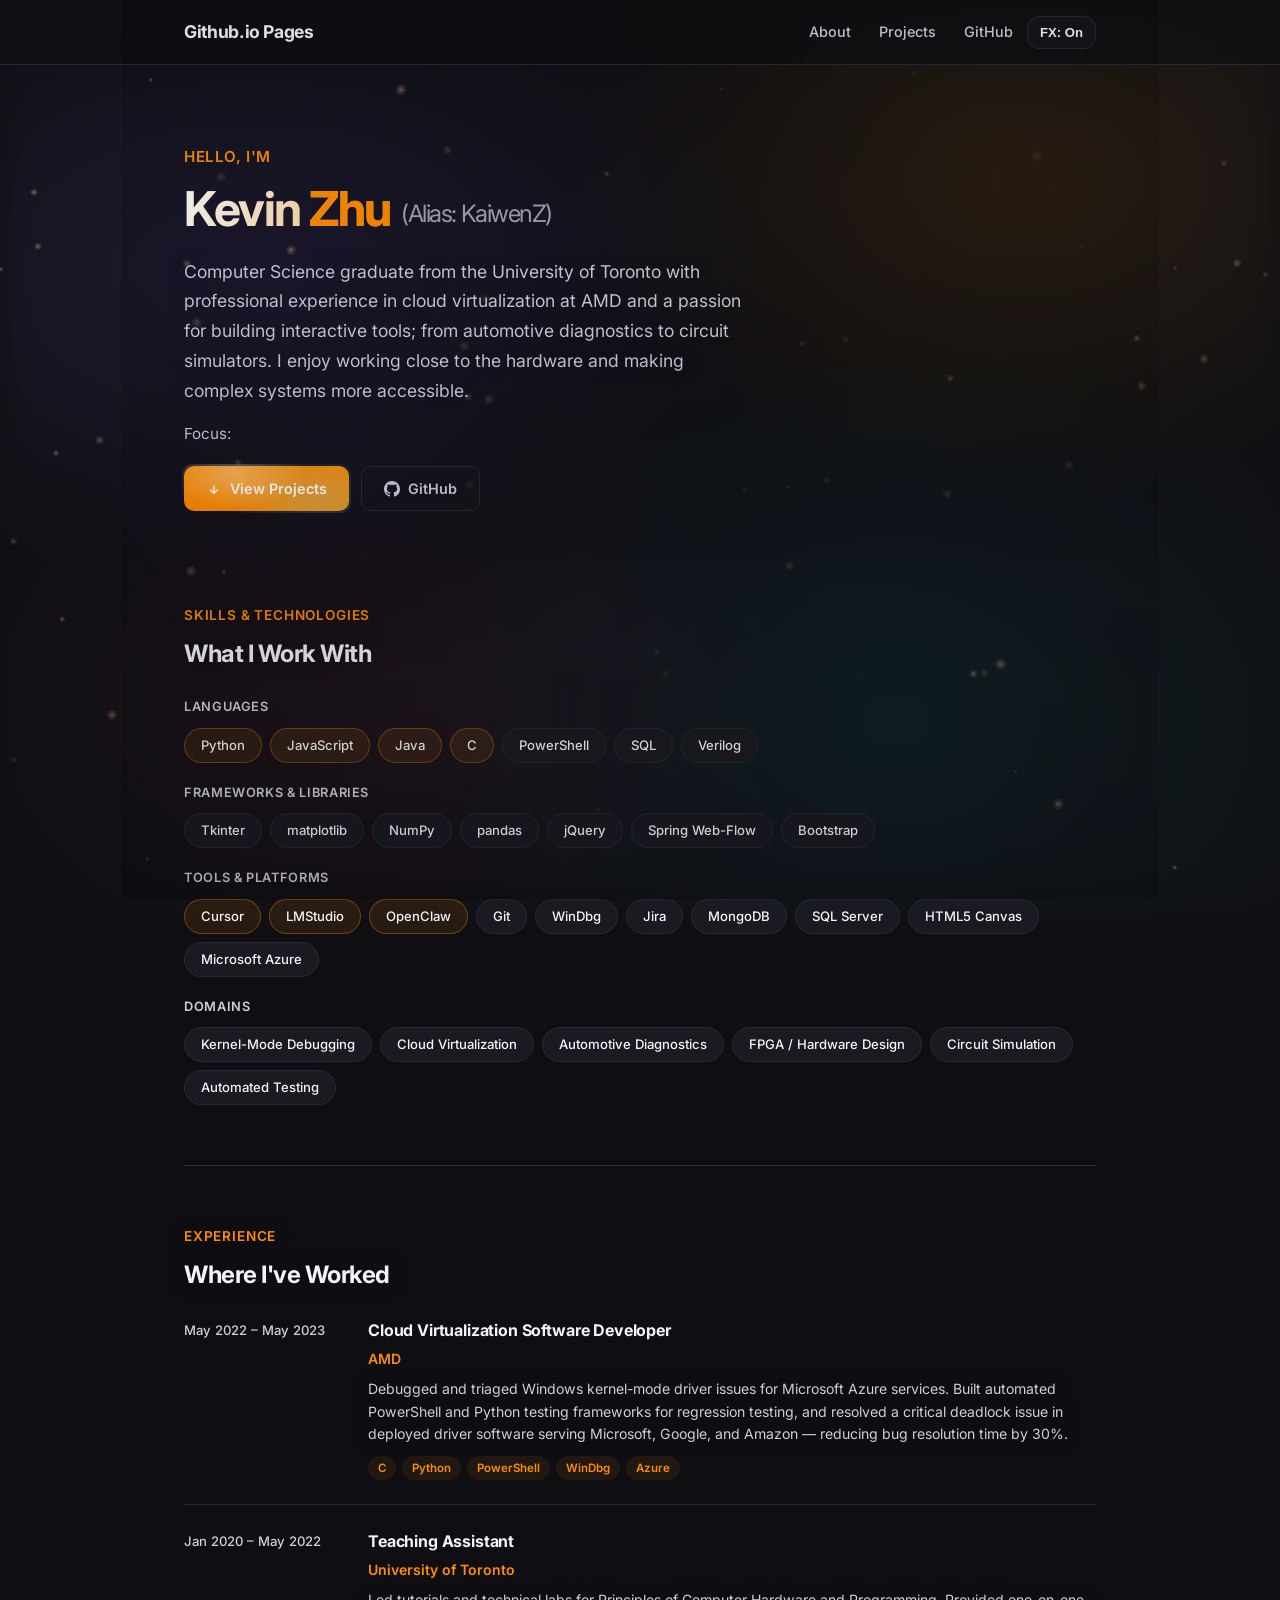
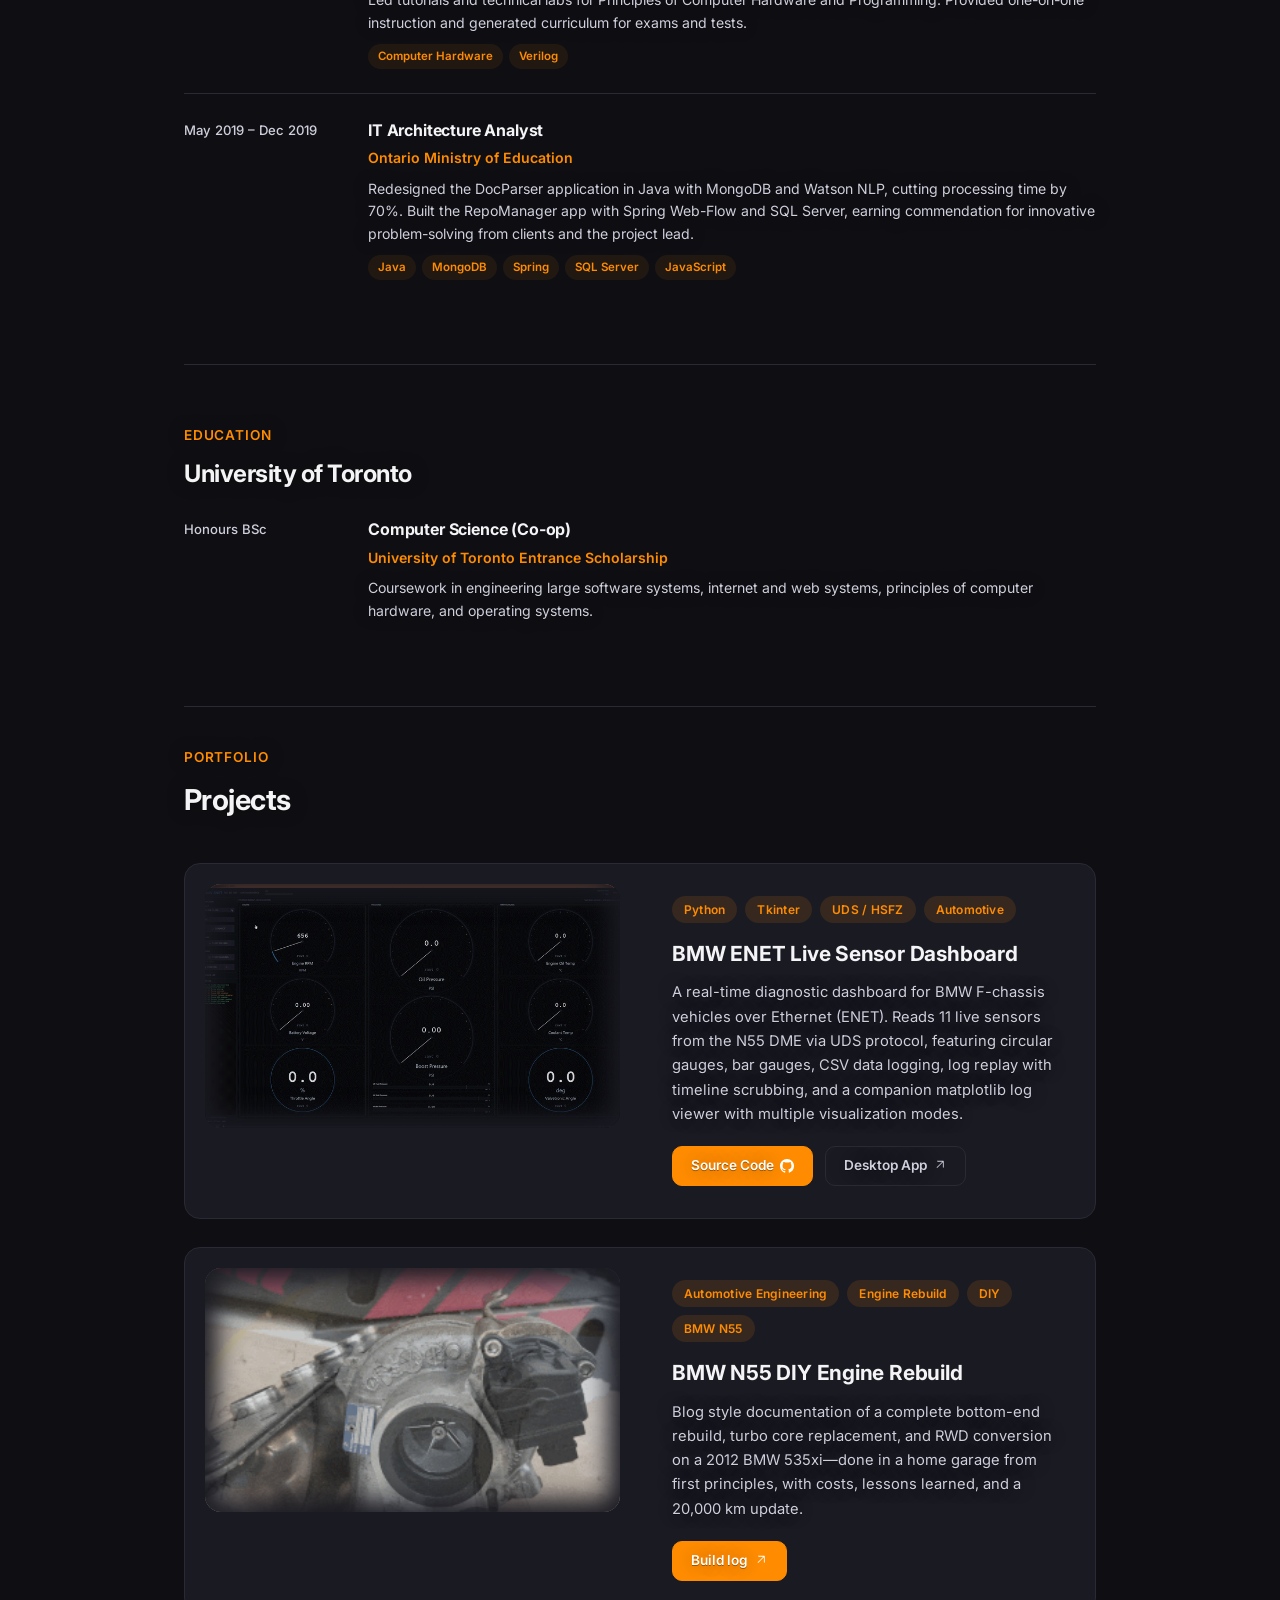
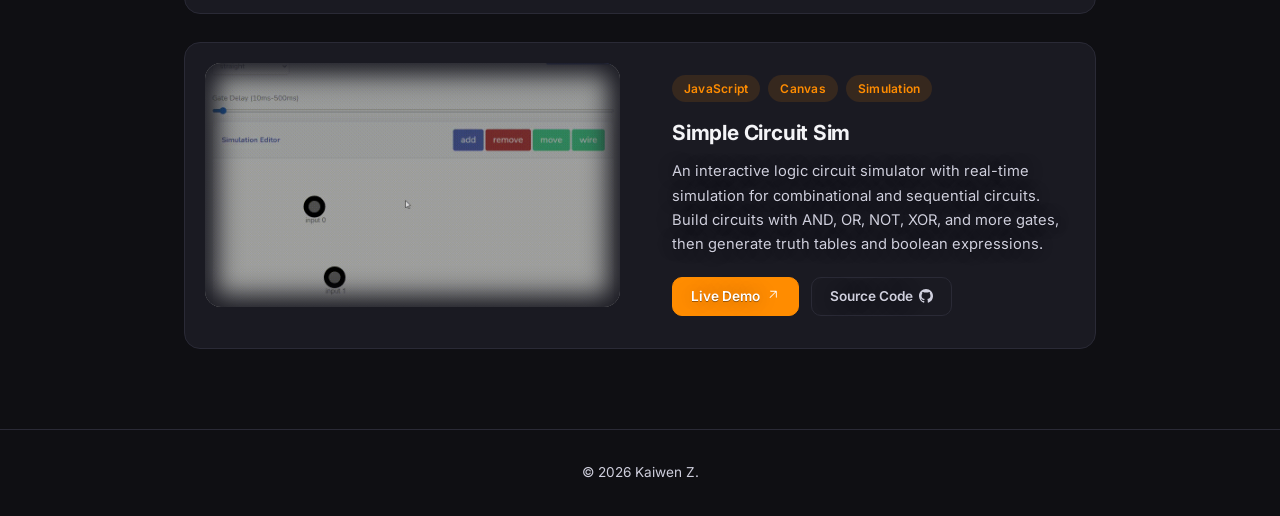
==== commit 39822554: "more animation updates" ====
--- a/index.html
+++ b/index.html
@@ -80,6 +80,19 @@
       overflow: visible;
       pointer-events: none;
       z-index: 10;
+    }
+
+    /* Full-screen cinematic burst layer (for bottom-origin gamma beams) */
+    .btn-explosion-layer.is-global {
+      position: fixed;
+      inset: 0;
+      z-index: 12;
+      display: block;
+      width: auto;
+      height: auto;
+      overflow: hidden;
+      contain: paint;
+      clip-path: inset(0 0 0 0);
     }
 
     .btn-explosion-particle {
@@ -212,32 +225,42 @@
       overflow: hidden;
     }
 
-    /* Section-title spotlight (small + centered behind titles) */
-    .title-spotlight {
+    /* Subtle readability ribbon: transparent at top, fades in lower down */
+    .content-ribbon {
+      position: fixed;
+      top: 0;
+      bottom: 0;
+      left: 50%;
+      transform: translateX(-50%);
+      width: min(1040px, 96vw);
+      pointer-events: none;
+      z-index: 6;
+      mix-blend-mode: normal;
+      opacity: clamp(0.52, calc(0.52 + var(--end-fade) * 0.75), 1);
+      background:
+        linear-gradient(
+          180deg,
+          rgba(8, 8, 12, 0.00) 0%,
+          rgba(8, 8, 12, 0.00) 26%,
+          rgba(8, 8, 12, 0.07) 42%,
+          rgba(8, 8, 12, 0.15) 60%,
+          rgba(8, 8, 12, 0.24) 78%,
+          rgba(8, 8, 12, 0.34) 100%
+        ),
+        radial-gradient(
+          140% 120% at 50% 100%,
+          rgba(0, 0, 0, 0.00) 0%,
+          rgba(0, 0, 0, 0.10) 58%,
+          rgba(0, 0, 0, 0.20) 100%
+        );
+      border-left: 1px solid rgba(255, 255, 255, 0.03);
+      border-right: 1px solid rgba(255, 255, 255, 0.03);
+    }
+
+    /* Keep page content above FX layers (ribbon now overlays content for readability) */
+    .portfolio-page > *:not(.nebula-layer):not(.ambient-stars):not(.content-ribbon) {
       position: relative;
-      display: inline-block;
-      isolation: isolate;
-    }
-
-    .title-spotlight::before {
-      content: "";
-      position: absolute;
-      left: 50%;
-      top: 52%;
-      width: min(520px, 92vw);
-      height: 88px;
-      transform: translate(-50%, -50%) scale(0.98);
-      pointer-events: none;
-      z-index: -1;
-      opacity: 0;
-      background: radial-gradient(260px 70px at 50% 50%, rgba(255, 140, 0, 0.14), transparent 70%);
-      filter: blur(10px);
-      transition: opacity 650ms ease, transform 650ms cubic-bezier(.2,.9,.2,1);
-    }
-
-    .title-spotlight.spotlight-on::before {
-      opacity: 1;
-      transform: translate(-50%, -50%) scale(1);
+      z-index: 4;
     }
 
     .hero-greeting.typewriter {
@@ -570,6 +593,7 @@
 <body class="portfolio-page">
   <div class="nebula-layer postfx-chroma" aria-hidden="true"></div>
   <canvas id="ambient-stars" class="ambient-stars postfx-chroma" aria-hidden="true"></canvas>
+  <div class="content-ribbon" aria-hidden="true"></div>
 
   <nav>
     <div class="nav-inner">
@@ -594,7 +618,7 @@
     </p>
     <p class="hero-rotator">Focus: <span id="hero-rotating-text" class="rotator-word"></span></p>
     <div class="hero-links">
-      <a id="view-projects-btn" href="#projects" class="btn btn-primary btn-view-projects" onclick="event.preventDefault();document.getElementById('projects').scrollIntoView({behavior:'smooth',block:'start'})">
+      <a id="view-projects-btn" href="#projects" class="btn btn-primary btn-view-projects">
         <svg viewBox="0 0 16 16" xmlns="http://www.w3.org/2000/svg"><path d="M8 4a.75.75 0 01.75.75v5.69l2.22-2.22a.75.75 0 111.06 1.06l-3.5 3.5a.75.75 0 01-1.06 0l-3.5-3.5a.75.75 0 111.06-1.06l2.22 2.22V4.75A.75.75 0 018 4z"/></svg>
         View Projects
       </a>
@@ -886,32 +910,50 @@
         return layer;
       }
 
+      function ensureGlobalExplosionLayer() {
+        var existing = document.getElementById('global-btn-explosion-layer');
+        if (existing) return existing;
+        var layer = document.createElement('span');
+        layer.id = 'global-btn-explosion-layer';
+        layer.className = 'btn-explosion-layer is-global';
+        document.body.appendChild(layer);
+        return layer;
+      }
+
       function explode(btn) {
         if (prefersReducedMotion()) return;
         var layer = ensureExplosionLayer(btn);
-
-        // Make it fill the whole screen: travel based on viewport.
+        var globalLayer = ensureGlobalExplosionLayer();
+
         var vw = Math.max(document.documentElement.clientWidth || 0, window.innerWidth || 0);
         var vh = Math.max(document.documentElement.clientHeight || 0, window.innerHeight || 0);
-        var maxR = Math.sqrt(vw * vw + vh * vh) * 0.95; // enough to fly off-screen
-
-        // Laser beams (fast traveling particles from button center)
-        var beamCount = 104;
+        var topLeftReach = Math.sqrt(vw * vw + vh * vh) * 1.05;
+
+        // Cinematic gamma rays launching from the bottom of the screen.
+        var beamCount = 22;
         for (var i = 0; i < beamCount; i++) {
           var beam = document.createElement('span');
           beam.className = 'btn-explosion-particle is-beam';
-          beam.style.left = '50%';
-          beam.style.top = '50%';
-
-          var a = (Math.PI * 2 * i) / beamCount + (Math.random() - 0.5) * 0.25;
-          var dist = maxR * (0.82 + Math.random() * 0.22);
-          var dxB = Math.cos(a) * dist;
-          var dyB = Math.sin(a) * dist;
-
+          beam.style.left = (68 + Math.random() * 28).toFixed(2) + '%';
+          beam.style.top = (92 + Math.random() * 8).toFixed(2) + '%';
+
+          var targetX = (22 + Math.random() * 30) / 100 * vw;
+          var targetY = -(0.90 + Math.random() * 1.20) * vh;
+          var originX = parseFloat(beam.style.left) / 100 * vw;
+          var originY = parseFloat(beam.style.top) / 100 * vh;
+          var dxB = targetX - originX;
+          var dyB = targetY - originY;
+          // normalize to long travel so they cross the viewport fully
+          var mag = Math.max(1, Math.sqrt(dxB * dxB + dyB * dyB));
+          var scale = topLeftReach / mag;
+          dxB *= scale;
+          dyB *= scale;
+
+          var a = Math.atan2(dyB, dxB);
           var rot = (a * 180) / Math.PI + 90;
-          var h = 90 + Math.random() * 190;
-          var w = 2 + Math.random() * 3.5;
-          var dur = (140 + Math.random() * 180) * 2; // 50% speed (double duration)
+          var h = 150 + Math.random() * 260;
+          var w = 1.8 + Math.random() * 2.8;
+          var dur = 260 + Math.random() * 260;
 
           beam.style.setProperty('--dx', dxB.toFixed(1) + 'px');
           beam.style.setProperty('--dy', dyB.toFixed(1) + 'px');
@@ -920,31 +962,31 @@
           beam.style.setProperty('--w', w.toFixed(1) + 'px');
           beam.style.setProperty('--dur', dur.toFixed(0) + 'ms');
 
-          layer.appendChild(beam);
+          globalLayer.appendChild(beam);
 
           (function (node) {
             window.setTimeout(function () {
               if (node && node.parentNode) node.parentNode.removeChild(node);
-            }, 650);
+            }, 900);
           })(beam);
         }
 
-        // Flame embers + smoke blooms (slightly slower, adds punch)
-        var emberCount = 72;
+        // Local burst of light particles from the button itself.
+        var emberCount = 34;
         for (var j = 0; j < emberCount; j++) {
           var ember = document.createElement('span');
           ember.className = 'btn-explosion-particle';
           ember.style.left = '50%';
           ember.style.top = '50%';
-          ember.style.background = 'rgba(255, 140, 0, 0.95)';
-          ember.style.boxShadow = '0 0 18px rgba(255, 140, 0, 0.35), 0 0 2px rgba(255,255,255,0.25)';
+          ember.style.background = 'rgba(255, 220, 180, 0.96)';
+          ember.style.boxShadow = '0 0 18px rgba(255, 220, 180, 0.42), 0 0 24px rgba(120,220,255,0.24)';
 
           var a2 = Math.random() * Math.PI * 2;
-          var dist2 = maxR * (0.35 + Math.random() * 0.35);
+          var dist2 = 90 + Math.random() * 170;
           var dxE = Math.cos(a2) * dist2;
           var dyE = Math.sin(a2) * dist2;
-          var s2 = 0.6 + Math.random() * 1.1;
-          var dur2 = (160 + Math.random() * 180) * 2; // 50% speed
+          var s2 = 0.6 + Math.random() * 1.0;
+          var dur2 = 220 + Math.random() * 260;
 
           ember.style.setProperty('--dx', dxE.toFixed(1) + 'px');
           ember.style.setProperty('--dy', dyE.toFixed(1) + 'px');
@@ -956,11 +998,11 @@
           (function (node) {
             window.setTimeout(function () {
               if (node && node.parentNode) node.parentNode.removeChild(node);
-            }, 520);
+            }, 700);
           })(ember);
         }
 
-        var smokeCount = 40;
+        var smokeCount = 14;
         for (var k = 0; k < smokeCount; k++) {
           var smoke = document.createElement('span');
           smoke.className = 'btn-explosion-particle is-smoke';
@@ -968,11 +1010,11 @@
           smoke.style.top = '50%';
 
           var a3 = Math.random() * Math.PI * 2;
-          var dist3 = maxR * (0.18 + Math.random() * 0.22);
+          var dist3 = 80 + Math.random() * 120;
           var dxS = Math.cos(a3) * dist3;
           var dyS = Math.sin(a3) * dist3;
           var sz = 22 + Math.random() * 28;
-          var dur3 = (360 + Math.random() * 260) * 2; // 50% speed
+          var dur3 = 420 + Math.random() * 360;
 
           smoke.style.setProperty('--dx', dxS.toFixed(1) + 'px');
           smoke.style.setProperty('--dy', dyS.toFixed(1) + 'px');
@@ -985,7 +1027,7 @@
           (function (node) {
             window.setTimeout(function () {
               if (node && node.parentNode) node.parentNode.removeChild(node);
-            }, 900);
+            }, 1100);
           })(smoke);
         }
       }
@@ -1019,12 +1061,21 @@
 
         var autoRan = false;
 
-        // Add explosion on real user clicks too
         btn.addEventListener('pointerdown', function () {
           if (window.__fxEnabled === false) return;
           autoRan = true; // user interacted; don't auto-trigger again
-          press(btn);
-        }, { passive: true });
+          press(btn);     // burst on press-down
+        });
+
+        // On release/click: do the scroll.
+        btn.addEventListener('click', function (e) {
+          e.preventDefault();
+          if (window.__fxEnabled === false) {
+            safeScrollToProjects();
+            return;
+          }
+          safeScrollToProjects();
+        });
 
         // Auto explosion at 3s, then scroll at 3.5s
         window.setTimeout(function () {
@@ -1222,7 +1273,7 @@
         var stars = [];
         var w = 0;
         var h = 0;
-        var dpr = Math.min(2, window.devicePixelRatio || 1);
+        var dpr = Math.min(1.5, window.devicePixelRatio || 1);
         var lastScrollY = window.scrollY || 0;
         var parX = 0;
         var parY = 0;
@@ -1237,6 +1288,8 @@
         var burstClusterRemaining = 0;
         var simStartAt = (performance.now ? performance.now() : Date.now());
         var consumeAllMs = 5 * 60 * 1000; // ~5 minutes until everything is consumed
+        var targetFrameMs = 1000 / 45;
+        var lastFrameAt = 0;
 
         function clamp01(x) { return x < 0 ? 0 : x > 1 ? 1 : x; }
         function smoothstep(a, b, x) {
@@ -1264,7 +1317,8 @@
           canvas.style.height = h + 'px';
           ctx.setTransform(dpr, 0, 0, dpr, 0, 0);
 
-          var count = Math.max(60, Math.floor(((w * h) / 19000) * 1.3));
+          var perfMul = (navigator.hardwareConcurrency && navigator.hardwareConcurrency <= 4) ? 0.85 : 1;
+          var count = Math.max(48, Math.floor(((w * h) / 19000) * 1.3 * perfMul));
           initialStarCount = count;
           stars = new Array(count).fill(0).map(function () {
             // Speed distribution: current speed ~= average.
@@ -1804,6 +1858,17 @@
         }
 
         function tick(now) {
+          if (document.hidden) {
+            window.setTimeout(function () { window.requestAnimationFrame(tick); }, 250);
+            return;
+          }
+
+          if (lastFrameAt && (now - lastFrameAt) < targetFrameMs) {
+            window.requestAnimationFrame(tick);
+            return;
+          }
+          lastFrameAt = now;
+
           if (window.__fxEnabled === false) {
             window.requestAnimationFrame(tick);
             return;
@@ -2028,11 +2093,15 @@
             }
           }
 
-          // Draw black hole on top so it "dominates" near page end.
-          drawAccretionDisk(bh, now);
-
-          // Einstein ring highlight (subtle, only near the end)
-          if (!reducedMotion && bh.s > 0.06) {
+          var bhVisible = (bh.cy + bh.diskR) > -120 && (bh.cy - bh.diskR) < (h + 180);
+
+          // Draw black hole only when near viewport to reduce expensive blur passes.
+          if (bhVisible) {
+            drawAccretionDisk(bh, now);
+          }
+
+          // Einstein ring highlight (only when BH is near viewport)
+          if (!reducedMotion && bhVisible && bh.s > 0.06) {
             ctx.save();
             ctx.translate(bh.cx, bh.cy);
             ctx.globalCompositeOperation = 'screen';
@@ -2066,26 +2135,6 @@
         window.requestAnimationFrame(tick);
       }
 
-      function initSpotlightReveal() {
-        var titles = document.querySelectorAll('.about-title, .section-title');
-        titles.forEach(function (t) { t.classList.add('title-spotlight'); });
-
-        if (!('IntersectionObserver' in window)) {
-          titles.forEach(function (t) { t.classList.add('spotlight-on'); });
-          return;
-        }
-
-        var io = new IntersectionObserver(function (entries) {
-          entries.forEach(function (entry) {
-            if (entry.isIntersecting) {
-              entry.target.classList.add('spotlight-on');
-            }
-          });
-        }, { threshold: 0.12, rootMargin: '0px 0px -15% 0px' });
-
-        titles.forEach(function (t) { io.observe(t); });
-      }
-
       window.addEventListener('DOMContentLoaded', function () {
         initTypewriter();
         initRotator();
@@ -2093,7 +2142,6 @@
         initExperienceRevealAndWave();
         initProjectTilt();
         initScrollHint();
-        initSpotlightReveal();
         initAmbientStars();
       });
     })();
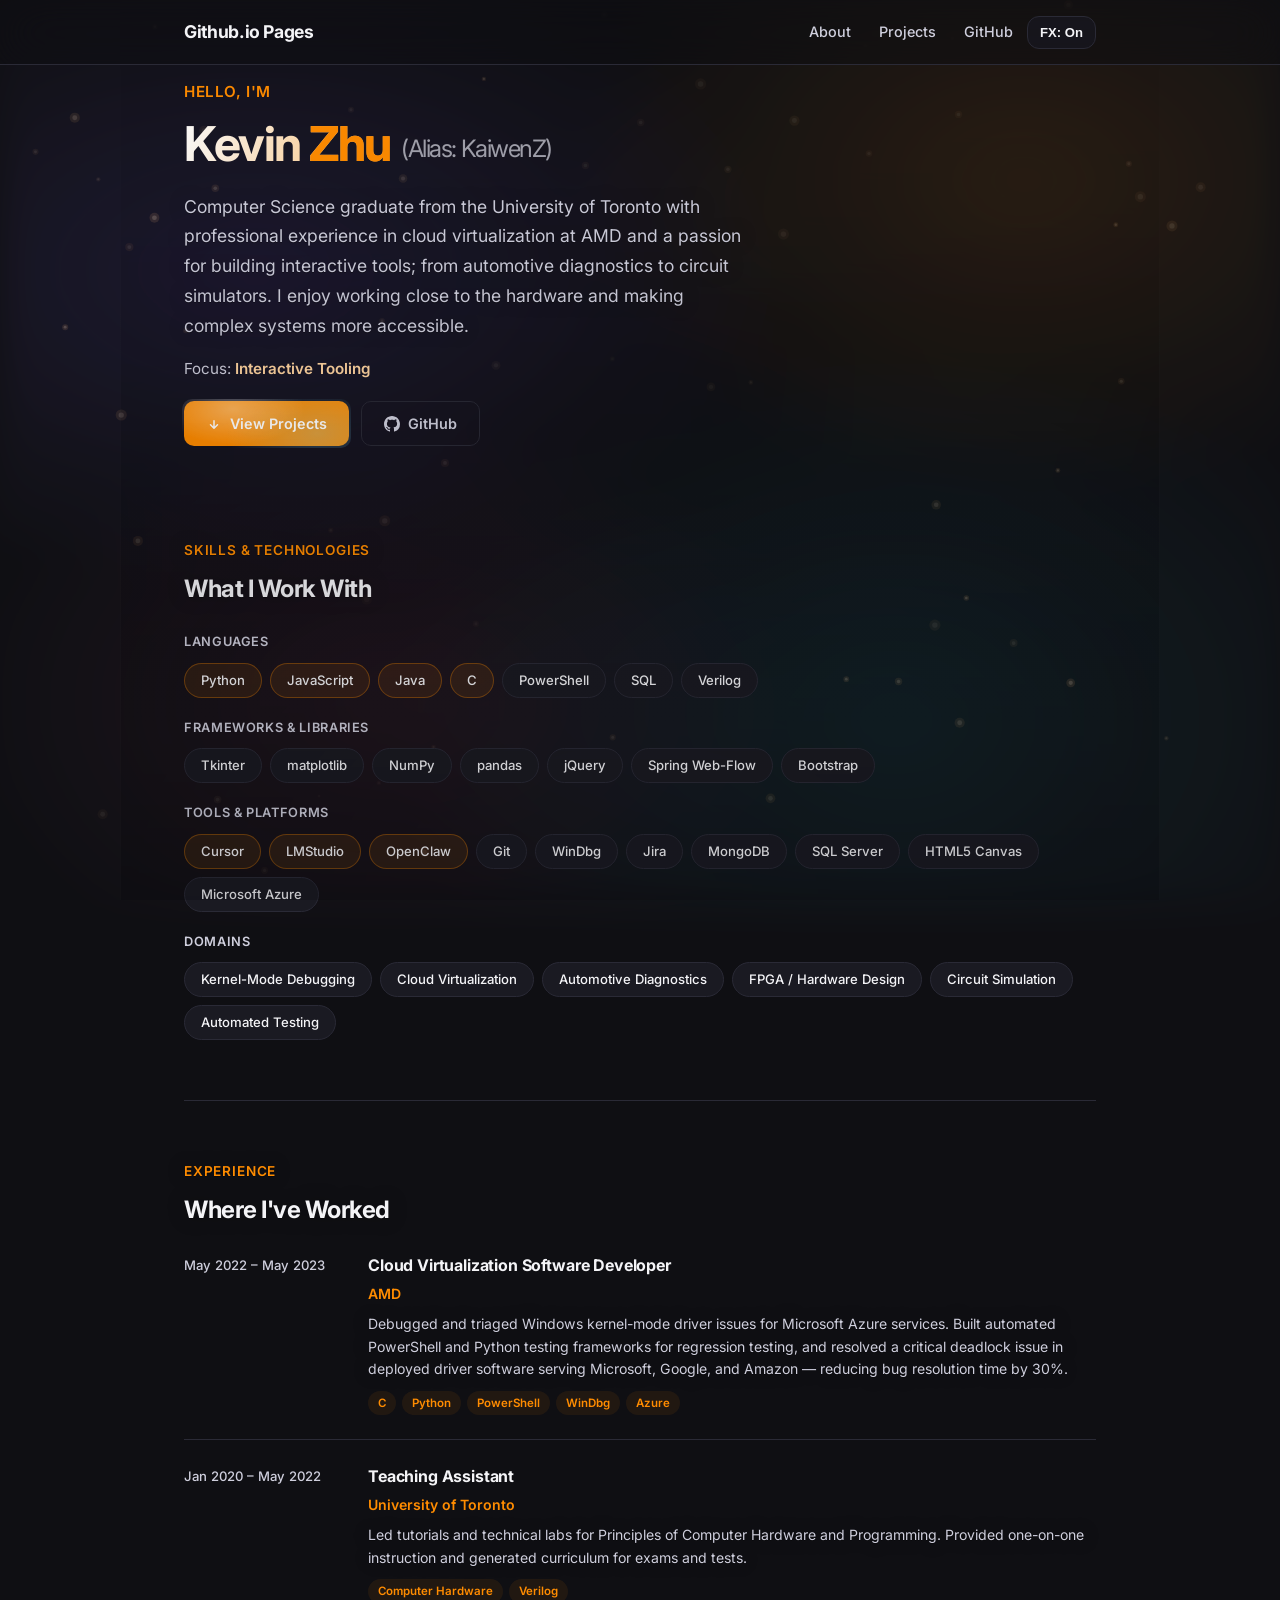
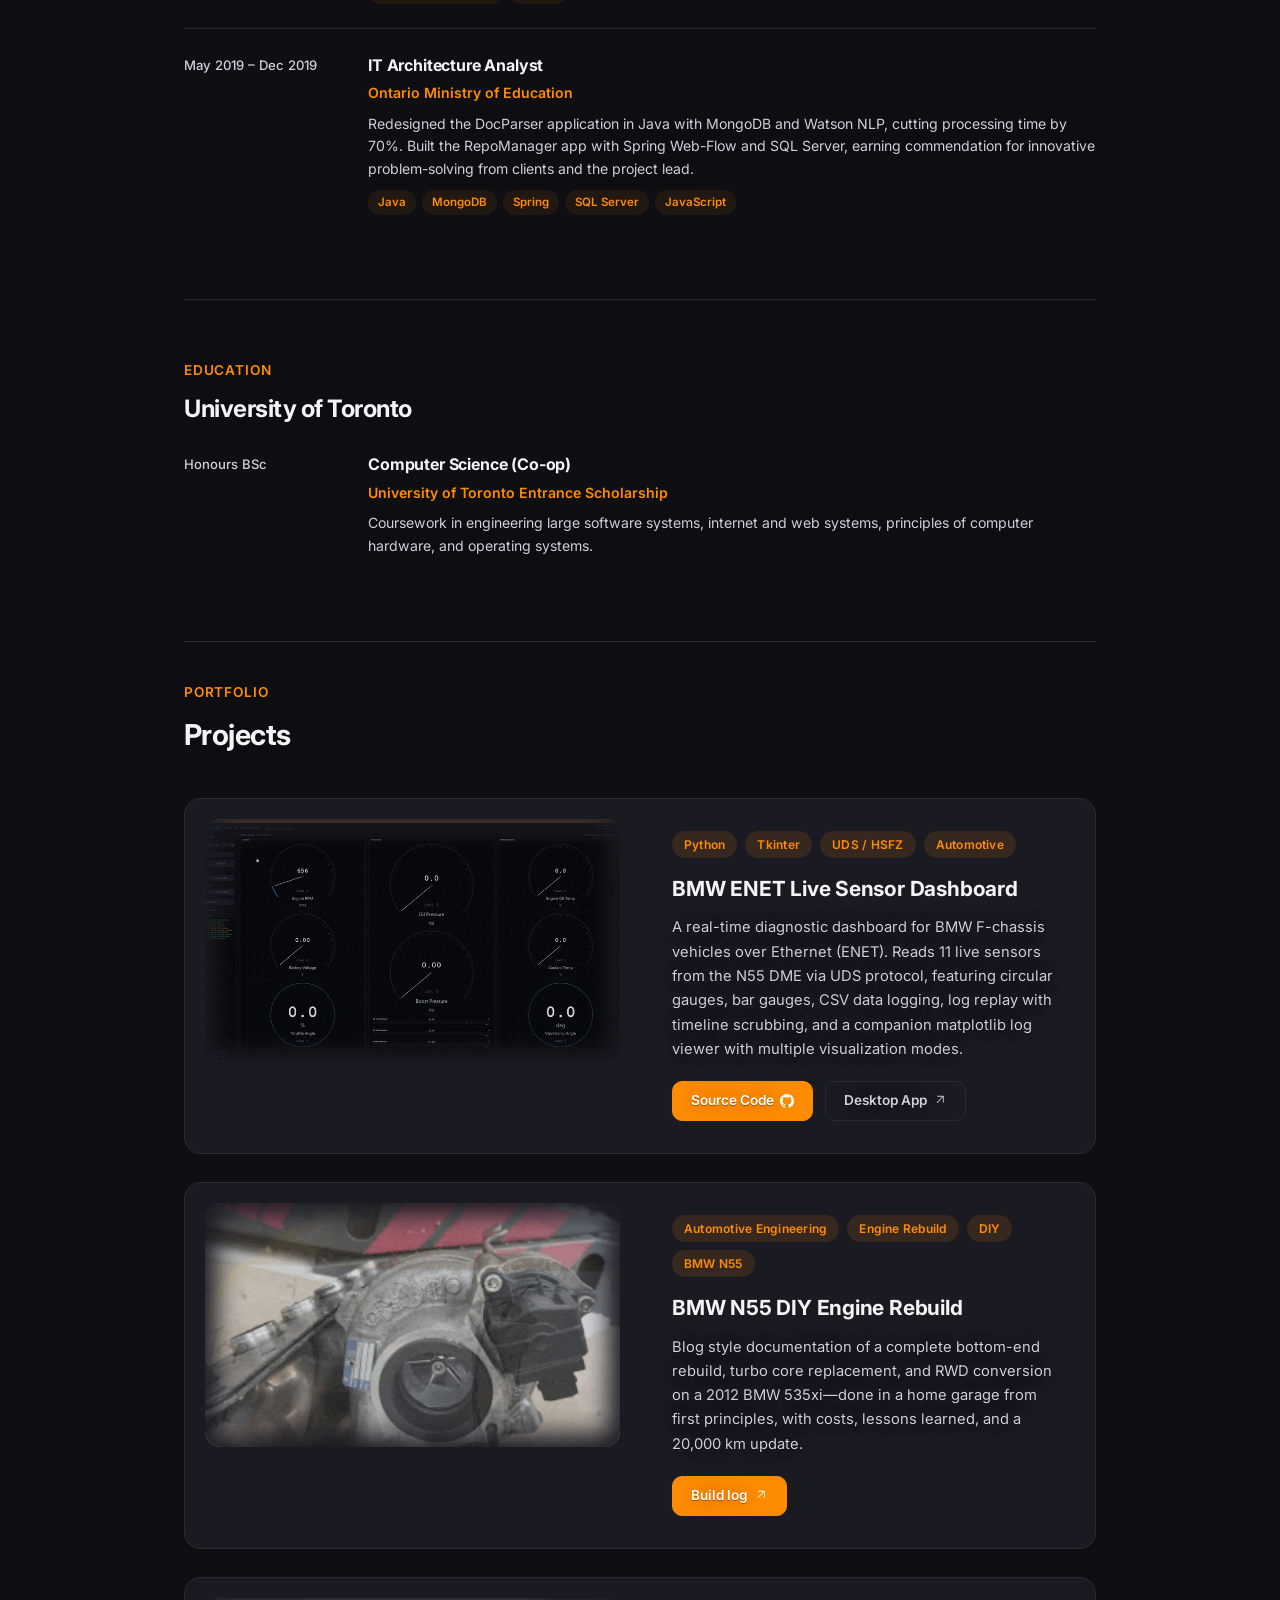
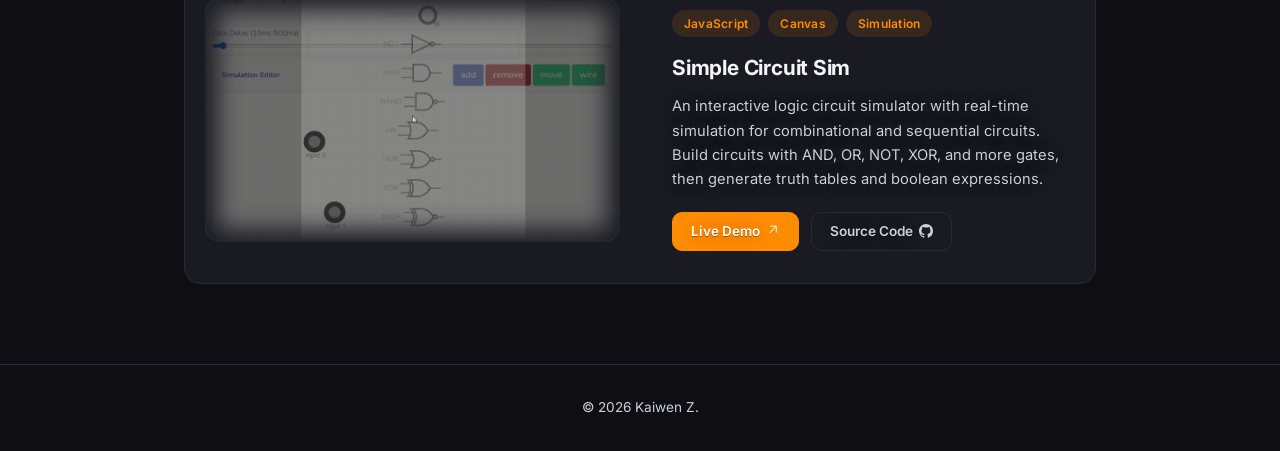
==== commit fa67096c: "factoring js out, visual changes" ====
--- a/index.html
+++ b/index.html
@@ -6,589 +6,7 @@
   <title>Kevin Zhu (KaiwenZ) — Projects</title>
   <link href="https://fonts.googleapis.com/css2?family=Inter:wght@300;400;500;600;700&display=swap" rel="stylesheet">
   <link rel="stylesheet" href="styles.css">
-  <style>
-    /* Prevent any FX layers from creating page overflow */
-    html, body {
-      overflow-x: hidden;
-    }
-
-    /* View Projects: pulse + press + particle "explosion" (respects reduced motion) */
-    .btn.btn-view-projects {
-      position: relative;
-      overflow: visible;
-      transform: translateZ(0);
-      will-change: transform, filter;
-      isolation: isolate;
-    }
-
-    .btn.btn-view-projects::before {
-      content: "";
-      position: absolute;
-      inset: -2px;
-      border-radius: inherit;
-      background: radial-gradient(120px 60px at 30% 20%, rgba(255, 255, 255, 0.35), transparent 60%),
-        radial-gradient(140px 80px at 80% 70%, rgba(120, 220, 255, 0.25), transparent 65%);
-      opacity: 0;
-      pointer-events: none;
-      z-index: -1;
-      filter: blur(0.5px);
-      transition: opacity 220ms ease;
-    }
-
-    .btn.btn-view-projects.is-pulsing {
-      animation: btnPulse 1.8s ease-in-out infinite;
-    }
-
-    .btn.btn-view-projects.is-pulsing::before {
-      opacity: 1;
-    }
-
-    .btn.btn-view-projects.is-pressing {
-      animation: btnPress 420ms cubic-bezier(.2,.9,.2,1) 1;
-    }
-
-    .btn.btn-view-projects.is-pressing::before {
-      opacity: 1;
-    }
-
-    .btn.btn-view-projects:focus-visible {
-      outline: 2px solid rgba(120, 220, 255, 0.65);
-      outline-offset: 3px;
-    }
-
-    @keyframes btnPulse {
-      0%, 100% {
-        transform: translateY(0) scale(1);
-        filter: drop-shadow(0 0 0 rgba(120, 220, 255, 0));
-      }
-      50% {
-        transform: translateY(-1px) scale(1.02);
-        filter: drop-shadow(0 10px 22px rgba(120, 220, 255, 0.22));
-      }
-    }
-
-    @keyframes btnPress {
-      0% { transform: translateY(0) scale(1); }
-      20% { transform: translateY(2px) scale(0.98); }
-      55% { transform: translateY(-2px) scale(1.03); }
-      100% { transform: translateY(0) scale(1); }
-    }
-
-    .btn-explosion-layer {
-      position: absolute;
-      inset: 0;
-      overflow: visible;
-      pointer-events: none;
-      z-index: 10;
-    }
-
-    /* Full-screen cinematic burst layer (for bottom-origin gamma beams) */
-    .btn-explosion-layer.is-global {
-      position: fixed;
-      inset: 0;
-      z-index: 12;
-      display: block;
-      width: auto;
-      height: auto;
-      overflow: hidden;
-      contain: paint;
-      clip-path: inset(0 0 0 0);
-    }
-
-    .btn-explosion-particle {
-      position: absolute;
-      width: 10px;
-      height: 10px;
-      border-radius: 999px;
-      background: var(--pcolor, rgba(120, 220, 255, 0.9));
-      transform: translate(-50%, -50%);
-      opacity: 0;
-      filter: blur(0px);
-      /* Ease-out = slows down as it gets farther */
-      animation: particleFly var(--dur, 220ms) cubic-bezier(.05,.9,.2,1) forwards;
-      box-shadow:
-        0 0 0 1px rgba(255,255,255,0.14),
-        0 0 18px rgba(120,220,255,0.22),
-        0 12px 22px rgba(0,0,0,0.22);
-      mix-blend-mode: normal;
-    }
-
-    /* "Laser beam" variant */
-    .btn-explosion-particle.is-beam {
-      width: var(--w, 3px);
-      height: var(--h, 120px);
-      border-radius: 999px;
-      background:
-        linear-gradient(
-          180deg,
-          rgba(255, 255, 255, 0.85) 0%,
-          rgba(255, 210, 120, 0.95) 15%,
-          rgba(255, 140, 0, 0.95) 55%,
-          rgba(60, 30, 10, 0.0) 100%
-        );
-      transform: translate(-50%, -50%) rotate(var(--rot, 0deg));
-      filter: blur(0.2px) drop-shadow(0 0 10px rgba(255, 140, 0, 0.55));
-      box-shadow: none;
-      animation-name: beamFly;
-      animation-duration: var(--dur, 160ms);
-      /* Ease-out so beams decelerate */
-      animation-timing-function: cubic-bezier(.05,.9,.2,1);
-      mix-blend-mode: screen;
-    }
-
-    /* Smoke / ember bloom variant */
-    .btn-explosion-particle.is-smoke {
-      width: var(--sz, 26px);
-      height: var(--sz, 26px);
-      border-radius: 999px;
-      background: radial-gradient(circle at 35% 35%,
-        rgba(255, 210, 140, 0.55),
-        rgba(255, 140, 0, 0.25) 45%,
-        rgba(25, 20, 18, 0.0) 75%
-      );
-      filter: blur(1.4px);
-      box-shadow: 0 0 22px rgba(255, 140, 0, 0.18);
-      animation-duration: var(--dur, 520ms);
-      /* Smoke should drift and slow */
-      animation-timing-function: cubic-bezier(.05,.85,.2,1);
-    }
-
-    @keyframes particleFly {
-      0%   { opacity: 0; transform: translate(-50%, -50%) scale(0.6); }
-      12%  { opacity: 1; }
-      82%  { opacity: 1; }
-      100% { opacity: 0; transform: translate(calc(-50% + var(--dx, 0px)), calc(-50% + var(--dy, 0px))) scale(var(--s, 1)); }
-    }
-
-    @keyframes beamFly {
-      0%   { opacity: 0; transform: translate(-50%, -50%) rotate(var(--rot, 0deg)) scaleY(0.6); }
-      10%  { opacity: 1; }
-      78%  { opacity: 1; }
-      100% { opacity: 0; transform: translate(calc(-50% + var(--dx, 0px)), calc(-50% + var(--dy, 0px))) rotate(var(--rot, 0deg)) scaleY(1.05); }
-    }
-
-    @media (prefers-reduced-motion: reduce) {
-      .btn.btn-view-projects.is-pulsing,
-      .btn.btn-view-projects.is-pressing,
-      .btn-explosion-particle {
-        animation: none !important;
-      }
-      .btn.btn-view-projects::before {
-        transition: none !important;
-      }
-      .nebula-layer {
-        animation: none !important;
-      }
-      .project-card:hover::before {
-        animation: none !important;
-      }
-      .scroll-hint .arrow {
-        animation: none !important;
-      }
-    }
-
-    /* --- Extra motion layer (approved set) --- */
-    .nebula-layer {
-      position: fixed;
-      inset: 0;
-      width: 100vw;
-      height: 100vh;
-      z-index: -1;
-      pointer-events: none;
-      opacity: 0.55;
-      filter: blur(18px) saturate(1.2);
-      mix-blend-mode: screen;
-      overflow: hidden;
-      background:
-        radial-gradient(900px 520px at 20% 30%, rgba(120, 90, 255, 0.22), transparent 60%),
-        radial-gradient(760px 520px at 80% 20%, rgba(255, 140, 0, 0.20), transparent 60%),
-        radial-gradient(820px 620px at 70% 80%, rgba(50, 220, 255, 0.14), transparent 62%),
-        radial-gradient(680px 480px at 30% 78%, rgba(255, 80, 160, 0.12), transparent 60%);
-      animation: nebulaDrift 18s ease-in-out infinite alternate;
-      transform: translateZ(0);
-    }
-
-    @keyframes nebulaDrift {
-      0% { transform: translate3d(-1.5%, -1.2%, 0) scale(1.10); }
-      100% { transform: translate3d(1.5%, 1.0%, 0) scale(1.16); }
-    }
-
-    .ambient-stars {
-      position: fixed;
-      inset: 0;
-      width: 100vw;
-      height: 100vh;
-      z-index: 0;
-      pointer-events: none;
-      opacity: 0.95;
-      mix-blend-mode: screen;
-      overflow: hidden;
-    }
-
-    /* Subtle readability ribbon: transparent at top, fades in lower down */
-    .content-ribbon {
-      position: fixed;
-      top: 0;
-      bottom: 0;
-      left: 50%;
-      transform: translateX(-50%);
-      width: min(1040px, 96vw);
-      pointer-events: none;
-      z-index: 6;
-      mix-blend-mode: normal;
-      opacity: clamp(0.52, calc(0.52 + var(--end-fade) * 0.75), 1);
-      background:
-        linear-gradient(
-          180deg,
-          rgba(8, 8, 12, 0.00) 0%,
-          rgba(8, 8, 12, 0.00) 26%,
-          rgba(8, 8, 12, 0.07) 42%,
-          rgba(8, 8, 12, 0.15) 60%,
-          rgba(8, 8, 12, 0.24) 78%,
-          rgba(8, 8, 12, 0.34) 100%
-        ),
-        radial-gradient(
-          140% 120% at 50% 100%,
-          rgba(0, 0, 0, 0.00) 0%,
-          rgba(0, 0, 0, 0.10) 58%,
-          rgba(0, 0, 0, 0.20) 100%
-        );
-      border-left: 1px solid rgba(255, 255, 255, 0.03);
-      border-right: 1px solid rgba(255, 255, 255, 0.03);
-    }
-
-    /* Keep page content above FX layers (ribbon now overlays content for readability) */
-    .portfolio-page > *:not(.nebula-layer):not(.ambient-stars):not(.content-ribbon) {
-      position: relative;
-      z-index: 4;
-    }
-
-    .hero-greeting.typewriter {
-      white-space: nowrap;
-      overflow: hidden;
-      border-right: 2px solid rgba(255, 180, 120, 0.9);
-      width: fit-content;
-      animation: caretBlink 850ms steps(1) infinite;
-    }
-
-    @keyframes caretBlink {
-      0%, 48% { border-right-color: rgba(255, 180, 120, 0.9); }
-      50%, 100% { border-right-color: transparent; }
-    }
-
-    .hero-name {
-      position: relative;
-      display: inline-block;
-    }
-
-    .hero-name .name-shimmer {
-      position: relative;
-      display: inline-block;
-      background: linear-gradient(110deg, #fff 0%, #ffd7a3 35%, #ff8c00 55%, #ffd7a3 75%, #fff 100%);
-      background-size: 200% 100%;
-      -webkit-background-clip: text;
-      background-clip: text;
-      color: transparent;
-      animation: nameShimmer 5.5s linear infinite;
-    }
-
-    @keyframes nameShimmer {
-      0% { background-position: 170% 0; }
-      100% { background-position: -40% 0; }
-    }
-
-    .alias.alias-reveal {
-      opacity: 0;
-      transform: translateX(14px);
-      transition: opacity 420ms ease, transform 420ms cubic-bezier(.2,.9,.2,1);
-    }
-
-    .alias.alias-reveal.is-visible {
-      opacity: 1;
-      transform: translateX(0);
-    }
-
-    .hero-rotator {
-      color: var(--text-muted);
-      margin-top: -16px;
-      margin-bottom: 20px;
-      min-height: 1.5em;
-      font-size: 0.95rem;
-    }
-
-    .hero-rotator .rotator-word {
-      display: inline-block;
-      color: #ffd4a0;
-      font-weight: 600;
-      transition: transform 220ms ease, opacity 220ms ease;
-    }
-
-    .hero-rotator .rotator-word.out {
-      opacity: 0;
-      transform: translateY(-8px);
-    }
-
-    .hero-rotator .rotator-word.in {
-      opacity: 1;
-      transform: translateY(0);
-    }
-
-    .btn.btn-scan {
-      position: relative;
-      overflow: hidden;
-    }
-
-    .btn.btn-scan::after {
-      content: "";
-      position: absolute;
-      top: -40%;
-      left: -30%;
-      width: 24%;
-      height: 180%;
-      background: linear-gradient(90deg, transparent, rgba(255, 255, 255, 0.45), transparent);
-      transform: rotate(18deg) translateX(-240%);
-      transition: transform 560ms cubic-bezier(.2,.8,.2,1);
-      pointer-events: none;
-    }
-
-    .btn.btn-scan:hover::after {
-      transform: rotate(18deg) translateX(560%);
-    }
-
-    .nav-links a {
-      transition: color 0.2s ease, transform 0.2s ease !important;
-    }
-
-    .nav-links a:hover {
-      transform: translateY(-1px);
-    }
-
-    .nav-links a::after {
-      left: 50% !important;
-      transform: translateX(-50%);
-      transition: width 280ms cubic-bezier(.2,.9,.2,1) !important;
-    }
-
-    .skill-pill {
-      transition: transform 200ms cubic-bezier(.2,.9,.2,1), border-color 200ms ease, background 200ms ease !important;
-    }
-
-    .skill-pill:hover {
-      transform: translateY(-1px) scale(1.06) !important;
-    }
-
-    .exp-item.reveal-item {
-      opacity: 0;
-      transform: translateY(20px);
-      transition: opacity 520ms ease, transform 520ms cubic-bezier(.2,.9,.2,1);
-    }
-
-    .exp-item.reveal-item.in-view {
-      opacity: 1;
-      transform: translateY(0);
-    }
-
-    .exp-item.exp-wave .exp-tech {
-      animation: chipWave 520ms ease both;
-      animation-delay: calc(var(--idx, 0) * 50ms);
-    }
-
-    @keyframes chipWave {
-      0% { transform: translateY(0); background: rgba(255, 140, 0, 0.08); }
-      40% { transform: translateY(-2px); background: rgba(255, 140, 0, 0.28); }
-      100% { transform: translateY(0); background: rgba(255, 140, 0, 0.08); }
-    }
-
-    .project-card {
-      position: relative;
-      transform: perspective(1000px) rotateX(var(--rx, 0deg)) rotateY(var(--ry, 0deg)) translateY(var(--ty, 0px)) !important;
-      transition: transform 140ms linear, box-shadow 200ms ease, border-color 200ms ease, background 200ms ease !important;
-      will-change: transform;
-    }
-
-    /* Project card glow border (soft aura, no spinning outline) */
-    .project-card::before {
-      content: "";
-      position: absolute;
-      inset: 0;
-      border-radius: inherit;
-      pointer-events: none;
-      opacity: 0;
-      z-index: 2;
-      background: transparent;
-      box-shadow:
-        0 0 0 1px rgba(255, 180, 110, 0.18) inset,
-        0 0 0 1px rgba(255, 140, 0, 0.18),
-        0 0 26px rgba(255, 140, 0, 0.14),
-        0 0 60px rgba(255, 140, 0, 0.10);
-      transition: opacity 220ms ease;
-      mix-blend-mode: screen;
-    }
-
-    .project-card:hover::before {
-      opacity: 1;
-    }
-    .project-card:hover {
-      --ty: -4px;
-    }
-
-    .project-thumb img {
-      filter: saturate(0.74) brightness(0.86);
-      transition: transform 0.35s ease, filter 0.35s ease !important;
-    }
-
-    .project-card:hover .project-thumb img {
-      filter: saturate(1.05) brightness(1);
-    }
-
-    .project-tags .tag {
-      position: relative;
-      overflow: hidden;
-    }
-
-    .project-tags .tag::after {
-      content: "";
-      position: absolute;
-      inset: 0;
-      background: linear-gradient(100deg, transparent 25%, rgba(255,255,255,0.75) 50%, transparent 75%);
-      transform: translateX(-140%);
-      opacity: 0;
-      pointer-events: none;
-    }
-
-    .project-card:hover .project-tags .tag::after {
-      animation: tagSpark 580ms ease;
-    }
-
-    @keyframes tagSpark {
-      0% { opacity: 0; transform: translateX(-140%); }
-      15% { opacity: 0.8; }
-      100% { opacity: 0; transform: translateX(160%); }
-    }
-
-    .scroll-hint {
-      margin-top: 14px;
-      color: var(--text-muted);
-      background: transparent;
-      border: 0;
-      display: inline-flex;
-      align-items: center;
-      gap: 8px;
-      cursor: pointer;
-      opacity: 0.85;
-      transition: opacity 220ms ease, transform 220ms ease;
-    }
-
-    .scroll-hint:hover {
-      opacity: 1;
-    }
-
-    .scroll-hint .arrow {
-      display: inline-block;
-      animation: hintBounce 1.5s ease-in-out infinite;
-    }
-
-    @keyframes hintBounce {
-      0%, 100% { transform: translateY(0); }
-      50% { transform: translateY(4px); }
-    }
-
-    .scroll-hint.is-hidden {
-      opacity: 0;
-      pointer-events: none;
-      transform: translateY(-6px);
-    }
-
-    /* FX toggle mode: stop all animations and return to clean static style */
-    .fx-off * {
-      animation: none !important;
-      transition: none !important;
-    }
-
-    .fx-off .nebula-layer {
-      display: none !important;
-      animation: none !important;
-    }
-
-    .fx-off .ambient-stars {
-      opacity: 0 !important;
-    }
-
-    .fx-off #scroll-hint {
-      display: none !important;
-    }
-
-    .fx-off .title-spotlight::before {
-      opacity: 0 !important;
-    }
-
-    .fx-off .project-card::before {
-      opacity: 0 !important;
-    }
-
-    .fx-off .name-shimmer {
-      background: none !important;
-      color: var(--text) !important;
-      -webkit-background-clip: initial !important;
-      background-clip: initial !important;
-    }
-
-    .fx-off .hero-greeting.typewriter {
-      border-right-color: transparent !important;
-    }
-
-    .fx-off .btn.btn-scan::after {
-      display: none !important;
-    }
-
-    .fx-off .project-thumb img {
-      filter: none !important;
-    }
-
-    .fx-off .btn-explosion-layer,
-    .fx-off .btn-explosion-particle {
-      display: none !important;
-    }
-
-    /* Toggle button in the header */
-    .nav-right {
-      display: flex;
-      align-items: center;
-      gap: 14px;
-    }
-
-    .fx-toggle {
-      appearance: none;
-      border: 1px solid var(--border);
-      background: rgba(26, 26, 34, 0.65);
-      color: var(--text);
-      padding: 8px 12px;
-      border-radius: 12px;
-      font-size: 0.82rem;
-      font-weight: 700;
-      cursor: pointer;
-      transition: background 0.2s ease, border-color 0.2s ease, transform 0.2s ease;
-    }
-
-    .fx-toggle:hover {
-      border-color: rgba(255, 140, 0, 0.5);
-      background: rgba(255, 140, 0, 0.10);
-      transform: translateY(-1px);
-    }
-
-    /* --- Postprocessing overlays (chromatic aberration: background only) --- */
-    .postfx-chroma {
-      /* Approximation: colored edge glow via drop-shadows */
-      filter:
-        drop-shadow(-0.6px 0 rgba(255, 70, 70, 0.14))
-        drop-shadow(0.6px 0 rgba(90, 170, 255, 0.12));
-    }
-
-    .fx-off .postfx-chroma {
-      filter: none !important;
-    }
-
-  </style>
+  
 </head>
 <body class="portfolio-page">
   <div class="nebula-layer postfx-chroma" aria-hidden="true"></div>
@@ -857,1295 +275,15 @@
     <p>&copy; 2026 Kaiwen Z.</p>
   </footer>
 
-  <script>
-    (function () {
-      document.querySelectorAll('#projects .project-card').forEach(function (card) {
-        card.addEventListener('click', function (e) {
-          if (e.target.closest('a')) return;
-          var primary = card.querySelector('a.project-link.primary-link');
-          if (!primary) return;
-          var href = primary.getAttribute('href');
-          if (!href) return;
-          if (primary.getAttribute('target') === '_blank') {
-            window.open(href, '_blank', 'noopener,noreferrer');
-          } else {
-            window.location.href = href;
-          }
-        });
-      });
-    })();
-  </script>
-
-  <script>
-    (function () {
-      function prefersReducedMotion() {
-        var fxOff = window.__fxEnabled === false;
-        return fxOff || (window.matchMedia && window.matchMedia('(prefers-reduced-motion: reduce)').matches);
-      }
-
-      function resetToTopAndDisableRestore() {
-        try {
-          if ('scrollRestoration' in history) history.scrollRestoration = 'manual';
-        } catch (e) {}
-
-        // If the URL has an anchor (e.g. #projects), clear it so reload doesn't auto-jump.
-        try {
-          if (window.location.hash) {
-            history.replaceState(null, '', window.location.pathname + window.location.search);
-          }
-        } catch (e) {}
-
-        // Do the actual reset after the browser has had a chance to restore.
-        window.setTimeout(function () {
-          window.scrollTo(0, 0);
-        }, 0);
-      }
-
-      function ensureExplosionLayer(btn) {
-        var existing = btn.querySelector('.btn-explosion-layer');
-        if (existing) return existing;
-        var layer = document.createElement('span');
-        layer.className = 'btn-explosion-layer';
-        btn.appendChild(layer);
-        return layer;
-      }
-
-      function ensureGlobalExplosionLayer() {
-        var existing = document.getElementById('global-btn-explosion-layer');
-        if (existing) return existing;
-        var layer = document.createElement('span');
-        layer.id = 'global-btn-explosion-layer';
-        layer.className = 'btn-explosion-layer is-global';
-        document.body.appendChild(layer);
-        return layer;
-      }
-
-      function explode(btn) {
-        if (prefersReducedMotion()) return;
-        var layer = ensureExplosionLayer(btn);
-        var globalLayer = ensureGlobalExplosionLayer();
-
-        var vw = Math.max(document.documentElement.clientWidth || 0, window.innerWidth || 0);
-        var vh = Math.max(document.documentElement.clientHeight || 0, window.innerHeight || 0);
-        var topLeftReach = Math.sqrt(vw * vw + vh * vh) * 1.05;
-
-        // Cinematic gamma rays launching from the bottom of the screen.
-        var beamCount = 22;
-        for (var i = 0; i < beamCount; i++) {
-          var beam = document.createElement('span');
-          beam.className = 'btn-explosion-particle is-beam';
-          beam.style.left = (68 + Math.random() * 28).toFixed(2) + '%';
-          beam.style.top = (92 + Math.random() * 8).toFixed(2) + '%';
-
-          var targetX = (22 + Math.random() * 30) / 100 * vw;
-          var targetY = -(0.90 + Math.random() * 1.20) * vh;
-          var originX = parseFloat(beam.style.left) / 100 * vw;
-          var originY = parseFloat(beam.style.top) / 100 * vh;
-          var dxB = targetX - originX;
-          var dyB = targetY - originY;
-          // normalize to long travel so they cross the viewport fully
-          var mag = Math.max(1, Math.sqrt(dxB * dxB + dyB * dyB));
-          var scale = topLeftReach / mag;
-          dxB *= scale;
-          dyB *= scale;
-
-          var a = Math.atan2(dyB, dxB);
-          var rot = (a * 180) / Math.PI + 90;
-          var h = 150 + Math.random() * 260;
-          var w = 1.8 + Math.random() * 2.8;
-          var dur = 260 + Math.random() * 260;
-
-          beam.style.setProperty('--dx', dxB.toFixed(1) + 'px');
-          beam.style.setProperty('--dy', dyB.toFixed(1) + 'px');
-          beam.style.setProperty('--rot', rot.toFixed(1) + 'deg');
-          beam.style.setProperty('--h', h.toFixed(0) + 'px');
-          beam.style.setProperty('--w', w.toFixed(1) + 'px');
-          beam.style.setProperty('--dur', dur.toFixed(0) + 'ms');
-
-          globalLayer.appendChild(beam);
-
-          (function (node) {
-            window.setTimeout(function () {
-              if (node && node.parentNode) node.parentNode.removeChild(node);
-            }, 900);
-          })(beam);
-        }
-
-        // Local burst of light particles from the button itself.
-        var emberCount = 34;
-        for (var j = 0; j < emberCount; j++) {
-          var ember = document.createElement('span');
-          ember.className = 'btn-explosion-particle';
-          ember.style.left = '50%';
-          ember.style.top = '50%';
-          ember.style.background = 'rgba(255, 220, 180, 0.96)';
-          ember.style.boxShadow = '0 0 18px rgba(255, 220, 180, 0.42), 0 0 24px rgba(120,220,255,0.24)';
-
-          var a2 = Math.random() * Math.PI * 2;
-          var dist2 = 90 + Math.random() * 170;
-          var dxE = Math.cos(a2) * dist2;
-          var dyE = Math.sin(a2) * dist2;
-          var s2 = 0.6 + Math.random() * 1.0;
-          var dur2 = 220 + Math.random() * 260;
-
-          ember.style.setProperty('--dx', dxE.toFixed(1) + 'px');
-          ember.style.setProperty('--dy', dyE.toFixed(1) + 'px');
-          ember.style.setProperty('--s', s2.toFixed(2));
-          ember.style.setProperty('--dur', dur2.toFixed(0) + 'ms');
-
-          layer.appendChild(ember);
-
-          (function (node) {
-            window.setTimeout(function () {
-              if (node && node.parentNode) node.parentNode.removeChild(node);
-            }, 700);
-          })(ember);
-        }
-
-        var smokeCount = 14;
-        for (var k = 0; k < smokeCount; k++) {
-          var smoke = document.createElement('span');
-          smoke.className = 'btn-explosion-particle is-smoke';
-          smoke.style.left = '50%';
-          smoke.style.top = '50%';
-
-          var a3 = Math.random() * Math.PI * 2;
-          var dist3 = 80 + Math.random() * 120;
-          var dxS = Math.cos(a3) * dist3;
-          var dyS = Math.sin(a3) * dist3;
-          var sz = 22 + Math.random() * 28;
-          var dur3 = 420 + Math.random() * 360;
-
-          smoke.style.setProperty('--dx', dxS.toFixed(1) + 'px');
-          smoke.style.setProperty('--dy', dyS.toFixed(1) + 'px');
-          smoke.style.setProperty('--sz', sz.toFixed(0) + 'px');
-          smoke.style.setProperty('--dur', dur3.toFixed(0) + 'ms');
-          smoke.style.setProperty('--s', (0.9 + Math.random() * 0.7).toFixed(2));
-
-          layer.appendChild(smoke);
-
-          (function (node) {
-            window.setTimeout(function () {
-              if (node && node.parentNode) node.parentNode.removeChild(node);
-            }, 1100);
-          })(smoke);
-        }
-      }
-
-      function press(btn) {
-        if (window.__fxEnabled === false) return;
-        btn.classList.remove('is-pressing');
-        // Force reflow so the animation restarts reliably
-        void btn.offsetWidth;
-        btn.classList.add('is-pressing');
-        explode(btn);
-        window.setTimeout(function () {
-          btn.classList.remove('is-pressing');
-        }, 500);
-      }
-
-      function safeScrollToProjects() {
-        if (window.__fxEnabled === false) return;
-        var projects = document.getElementById('projects');
-        if (!projects) return;
-        projects.scrollIntoView({ behavior: prefersReducedMotion() ? 'auto' : 'smooth', block: 'start' });
-      }
-
-      window.addEventListener('DOMContentLoaded', function () {
-        var btn = document.getElementById('view-projects-btn');
-        if (!btn) return;
-
-        resetToTopAndDisableRestore();
-
-        if (!prefersReducedMotion()) btn.classList.add('is-pulsing');
-
-        var autoRan = false;
-
-        btn.addEventListener('pointerdown', function () {
-          if (window.__fxEnabled === false) return;
-          autoRan = true; // user interacted; don't auto-trigger again
-          press(btn);     // burst on press-down
-        });
-
-        // On release/click: do the scroll.
-        btn.addEventListener('click', function (e) {
-          e.preventDefault();
-          if (window.__fxEnabled === false) {
-            safeScrollToProjects();
-            return;
-          }
-          safeScrollToProjects();
-        });
-
-        // Auto explosion at 3s, then scroll at 3.5s
-        window.setTimeout(function () {
-          if (window.__fxEnabled === false) return;
-          if (!autoRan) press(btn);
-        }, 3000);
-
-        window.setTimeout(function () {
-          if (window.__fxEnabled === false) return;
-          safeScrollToProjects();
-        }, 3500);
-      });
-
-      // Handle bfcache reloads restoring scroll position
-      window.addEventListener('pageshow', function () {
-        resetToTopAndDisableRestore();
-      });
-    })();
-  </script>
-
-  <script>
-    (function () {
-      function setFxEnabled(enabled) {
-        window.__fxEnabled = !!enabled;
-        document.body.classList.toggle('fx-off', !window.__fxEnabled);
-
-        var btn = document.getElementById('fx-toggle');
-        if (btn) {
-          btn.setAttribute('aria-pressed', window.__fxEnabled ? 'true' : 'false');
-          btn.textContent = window.__fxEnabled ? 'FX: On' : 'FX: Off';
-        }
-      }
-
-      window.__setFxEnabled = setFxEnabled;
-      window.__fxEnabled = true;
-
-      window.addEventListener('DOMContentLoaded', function () {
-        var btn = document.getElementById('fx-toggle');
-        if (!btn) return;
-        btn.addEventListener('click', function () {
-          setFxEnabled(!(btn.getAttribute('aria-pressed') === 'true'));
-        });
-      });
-    })();
-  </script>
-
-  <script>
-    (function () {
-      function initTypewriter() {
-        var el = document.querySelector('.hero-greeting.typewriter');
-        if (!el) return;
-        var text = el.getAttribute('data-text') || el.textContent || '';
-        el.textContent = '';
-        var i = 0;
-        var timer = window.setInterval(function () {
-          if (window.__fxEnabled === false) {
-            window.clearInterval(timer);
-            el.textContent = text;
-            el.style.borderRightColor = 'transparent';
-            return;
-          }
-          i += 1;
-          el.textContent = text.slice(0, i);
-          if (i >= text.length) {
-            window.clearInterval(timer);
-            window.setTimeout(function () { el.style.borderRightColor = 'transparent'; }, 1200);
-          }
-        }, 42);
-      }
-
-      function initRotator() {
-        var el = document.getElementById('hero-rotating-text');
-        if (!el) return;
-        var words = [
-          'Cloud Virtualization',
-          'Automotive Diagnostics',
-          'Circuit Simulation',
-          'Interactive Tooling',
-          'Kernel Debugging'
-        ];
-        var idx = 0;
-        function showWord(next) {
-          el.classList.remove('in');
-          el.classList.add('out');
-          window.setTimeout(function () {
-            if (window.__fxEnabled === false) return;
-            el.textContent = words[next];
-            el.classList.remove('out');
-            el.classList.add('in');
-          }, 180);
-        }
-        showWord(0);
-        var rotTimer = window.setInterval(function () {
-          if (window.__fxEnabled === false) {
-            window.clearInterval(rotTimer);
-            return;
-          }
-          idx = (idx + 1) % words.length;
-          showWord(idx);
-        }, 2200);
-      }
-
-      function initAliasReveal() {
-        var alias = document.querySelector('.alias.alias-reveal');
-        if (!alias) return;
-        window.setTimeout(function () {
-          alias.classList.add('is-visible');
-        }, 420);
-      }
-
-      function initExperienceRevealAndWave() {
-        var items = document.querySelectorAll('.exp-item');
-        items.forEach(function (item) {
-          item.classList.add('reveal-item');
-          item.querySelectorAll('.exp-tech').forEach(function (chip, i) {
-            chip.style.setProperty('--idx', String(i));
-          });
-          item.addEventListener('mouseenter', function () {
-            if (window.__fxEnabled === false) return;
-            item.classList.remove('exp-wave');
-            void item.offsetWidth;
-            item.classList.add('exp-wave');
-          });
-        });
-
-        if (!('IntersectionObserver' in window)) {
-          items.forEach(function (item) { item.classList.add('in-view'); });
-          return;
-        }
-
-        var io = new IntersectionObserver(function (entries) {
-          entries.forEach(function (entry) {
-            if (entry.isIntersecting) {
-              entry.target.classList.add('in-view');
-              io.unobserve(entry.target);
-            }
-          });
-        }, { threshold: 0.18 });
-
-        items.forEach(function (item) { io.observe(item); });
-      }
-
-      function initProjectTilt() {
-        var cards = document.querySelectorAll('#projects .project-card');
-        cards.forEach(function (card) {
-          card.addEventListener('mousemove', function (e) {
-            if (window.__fxEnabled === false) return;
-            var r = card.getBoundingClientRect();
-            var x = (e.clientX - r.left) / r.width;
-            var y = (e.clientY - r.top) / r.height;
-            var rx = (0.5 - y) * 5.2;
-            var ry = (x - 0.5) * 6.8;
-            card.style.setProperty('--rx', rx.toFixed(2) + 'deg');
-            card.style.setProperty('--ry', ry.toFixed(2) + 'deg');
-          });
-          card.addEventListener('mouseleave', function () {
-            if (window.__fxEnabled === false) return;
-            card.style.setProperty('--rx', '0deg');
-            card.style.setProperty('--ry', '0deg');
-          });
-        });
-      }
-
-      function initScrollHint() {
-        var hint = document.getElementById('scroll-hint');
-        var projects = document.getElementById('projects');
-        if (!hint || !projects) return;
-
-        hint.addEventListener('click', function () {
-          if (window.__fxEnabled === false) return;
-          projects.scrollIntoView({ behavior: 'smooth', block: 'start' });
-          hint.classList.add('is-hidden');
-        });
-
-        var hiddenOnce = false;
-        function onScroll() {
-          if (hiddenOnce) return;
-          if (window.scrollY > 90) {
-            hiddenOnce = true;
-            hint.classList.add('is-hidden');
-            window.removeEventListener('scroll', onScroll);
-          }
-        }
-        window.addEventListener('scroll', onScroll, { passive: true });
-      }
-
-      function initAmbientStars() {
-        var canvas = document.getElementById('ambient-stars');
-        if (!canvas) return;
-        var ctx = canvas.getContext('2d');
-        if (!ctx) return;
-
-        var reducedMotion = window.matchMedia && window.matchMedia('(prefers-reduced-motion: reduce)').matches;
-
-        var stars = [];
-        var w = 0;
-        var h = 0;
-        var dpr = Math.min(1.5, window.devicePixelRatio || 1);
-        var lastScrollY = window.scrollY || 0;
-        var parX = 0;
-        var parY = 0;
-        var scrollProgress = 0; // 0..1
-        var pointerX = 0.5;
-        var pointerY = 0.5;
-
-        // "Black hole" state (2D approximation; rendered in-canvas)
-        var flashes = [];
-        var nextRandomRayAt = 0;
-        var initialStarCount = 0;
-        var burstClusterRemaining = 0;
-        var simStartAt = (performance.now ? performance.now() : Date.now());
-        var consumeAllMs = 5 * 60 * 1000; // ~5 minutes until everything is consumed
-        var targetFrameMs = 1000 / 45;
-        var lastFrameAt = 0;
-
-        function clamp01(x) { return x < 0 ? 0 : x > 1 ? 1 : x; }
-        function smoothstep(a, b, x) {
-          var t = clamp01((x - a) / (b - a));
-          return t * t * (3 - 2 * t);
-        }
-
-        function updateScrollProgress() {
-          var doc = document.documentElement;
-          var maxScroll = Math.max(1, (doc.scrollHeight || 0) - (window.innerHeight || 0));
-          scrollProgress = clamp01((window.scrollY || 0) / maxScroll);
-        }
-
-        function updatePointer(e) {
-          pointerX = clamp01((e.clientX || 0) / Math.max(1, window.innerWidth || 1));
-          pointerY = clamp01((e.clientY || 0) / Math.max(1, window.innerHeight || 1));
-        }
-
-        function resize() {
-          w = window.innerWidth;
-          h = window.innerHeight;
-          canvas.width = Math.floor(w * dpr);
-          canvas.height = Math.floor(h * dpr);
-          canvas.style.width = w + 'px';
-          canvas.style.height = h + 'px';
-          ctx.setTransform(dpr, 0, 0, dpr, 0, 0);
-
-          var perfMul = (navigator.hardwareConcurrency && navigator.hardwareConcurrency <= 4) ? 0.85 : 1;
-          var count = Math.max(48, Math.floor(((w * h) / 19000) * 1.3 * perfMul));
-          initialStarCount = count;
-          stars = new Array(count).fill(0).map(function () {
-            // Speed distribution: current speed ~= average.
-            // Most stars are slower, a few are faster (rarer).
-            // We scale the buckets so the expected multiplier is ~1.
-            var u = Math.random();
-            var bucketMul = (u < 0.75) ? 0.7 : (u < 0.95) ? 1.0 : 2.5;
-            var norm = 1 / 0.85; // makes average ~1.0
-            var speedMul = bucketMul * norm;
-            var baseVx = -0.05 + Math.random() * 0.1;
-            var baseVy = -0.03 + Math.random() * 0.06;
-            return {
-              x: Math.random() * w,
-              y: Math.random() * h,
-              r: 0.8 + Math.random() * 1.9,
-              vx: baseVx * speedMul,
-              vy: baseVy * speedMul,
-              a: 0.22 + Math.random() * 0.46,
-              d: 0.25 + Math.random() * 0.75,
-              px: 0,
-              py: 0,
-              heat: 0,
-              hist: [],
-              born: (performance.now ? performance.now() : Date.now()),
-              spin: (Math.random() < 0.5 ? -1 : 1),
-              seed: Math.random() * 1000
-            };
-          });
-          for (var i = 0; i < stars.length; i++) {
-            stars[i].px = stars[i].x;
-            stars[i].py = stars[i].y;
-            stars[i].hist = [{ x: stars[i].x, y: stars[i].y }];
-          }
-        }
-
-        function pushHistory(s) {
-          // Store a short motion trail in "world" space (pre-parallax).
-          if (!s.hist) s.hist = [];
-          var last = s.hist.length ? s.hist[s.hist.length - 1] : null;
-          if (!last || Math.abs(last.x - s.x) + Math.abs(last.y - s.y) > 0.35) {
-            s.hist.push({ x: s.x, y: s.y });
-            if (s.hist.length > 14) s.hist.shift();
-          }
-        }
-
-        function spawnFlash(points, strength, depth) {
-          if (!points || points.length < 2) return;
-          flashes.push({
-            pts: points,
-            t0: (performance.now ? performance.now() : Date.now()),
-            dur: 260 + Math.random() * 240,
-            s: Math.max(0.35, Math.min(1, strength || 0.65)),
-            hue: (28 + Math.random() * 28), // warm -> hot
-            d: (typeof depth === 'number' ? depth : 0.6),
-            // Per-burst 3D-like profile variance
-            wStart: 0.45 + Math.random() * 0.35,
-            wMid: 0.75 + Math.random() * 0.55,
-            wEnd: 0.22 + Math.random() * 0.30,
-            bStart: 0.35 + Math.random() * 0.25,
-            bMid: 1.35 + Math.random() * 0.95,
-            bEnd: 0.10 + Math.random() * 0.22,
-            // Randomized depth profile placement (avoids fixed "bottom bright/top dim" pattern)
-            depthCenter: 0.24 + Math.random() * 0.56,
-            depthWidth: 0.16 + Math.random() * 0.18,
-            depthGain: 0.65 + Math.random() * 0.85,
-            depthInvert: (Math.random() < 0.5)
-          });
-          // Keep list bounded
-          if (flashes.length > 26) flashes.splice(0, flashes.length - 26);
-        }
-        
-        function scheduleNextRandomRay(now, liveRatio) {
-          // High live ratio => shorter delays (more frequent rays).
-          // Low live ratio => longer delays. Keep windows wide to avoid obvious patterns.
-          var ratio = clamp01(liveRatio);
-          if (burstClusterRemaining > 0) {
-            // Cluster spacing: quick but still random.
-            var cmin = 120;
-            var cmax = 420;
-            nextRandomRayAt = now + cmin + Math.random() * (cmax - cmin);
-            burstClusterRemaining -= 1;
-            return;
-          }
-
-          var minDelay = 1100 + (1 - ratio) * 7600;
-          var maxDelay = 7000 + (1 - ratio) * 26000;
-          nextRandomRayAt = now + minDelay + Math.random() * (maxDelay - minDelay);
-
-          // Slight clustering: occasionally schedule a short follow-up run.
-          var clusterChance = 0.10 + 0.12 * ratio; // modest, more likely when lots of particles
-          if (Math.random() < clusterChance) {
-            burstClusterRemaining = 1 + Math.floor(Math.random() * 3); // 1..3 additional quick bursts
-          }
-        }
-
-        function maybeSpawnRandomRay(bh, now) {
-          var live = 0;
-          var visibleLive = 0;
-          var candidate = null;
-          // Reservoir sampling: uniform random live particle without building arrays.
-          for (var i = 0; i < stars.length; i++) {
-            var s = stars[i];
-            if (!s || s.dead) continue;
-            live += 1;
-            // Treat near-viewport particles as visible candidates.
-            if (s.x > -40 && s.x < (w + 40) && s.y > -40 && s.y < (h + 40)) {
-              visibleLive += 1;
-            }
-            if (Math.random() < (1 / live)) candidate = s;
-          }
-          if (live <= 0) {
-            nextRandomRayAt = Number.POSITIVE_INFINITY;
-            return;
-          }
-
-          // If stars are effectively gone from view, stop spawning new rays.
-          if (visibleLive <= 0) {
-            nextRandomRayAt = Number.POSITIVE_INFINITY;
-            return;
-          }
-
-          var liveRatio = initialStarCount > 0 ? (live / initialStarCount) : 0;
-          if (!nextRandomRayAt) {
-            // Startup guard: avoid instant barrage when loading near page bottom.
-            var startupExtra = 1500 + Math.random() * 4500;
-            nextRandomRayAt = now + startupExtra;
-          }
-          if (now < nextRandomRayAt) return;
-
-          if (candidate && candidate.hist && candidate.hist.length >= 2) {
-            var burst = gammaBurstPointsFromImpact(candidate.hist, bh);
-            if (burst) {
-              spawnFlash(burst, 1.0, candidate.d);
-              candidate.dead = true;
-            }
-          }
-          scheduleNextRandomRay(now, liveRatio);
-        }
-
-        function curvePointsFromHistory(hist, bh, extraKick) {
-          // Convert history into a slightly extrapolated arc (Bezier-like).
-          var pts = hist.slice(0);
-          if (pts.length < 2) return pts;
-
-          var a = pts[pts.length - 2];
-          var b = pts[pts.length - 1];
-          var vx = b.x - a.x;
-          var vy = b.y - a.y;
-          var vmag = Math.max(0.001, Math.sqrt(vx * vx + vy * vy));
-          vx /= vmag;
-          vy /= vmag;
-
-          // Gravity direction (toward hole) bends the tail.
-          var gx = 0, gy = 0;
-          if (bh && bh.s > 0.01) {
-            gx = (bh.cx - b.x);
-            gy = (bh.cy - b.y);
-            var gmag = Math.max(0.001, Math.sqrt(gx * gx + gy * gy));
-            gx /= gmag;
-            gy /= gmag;
-          }
-
-          // Add a few forward points at "lightspeed" to sell the flash.
-          var kick = 120 + 340 * (extraKick || 0.6);
-          var bend = 0.35 + 0.65 * (extraKick || 0.6);
-          for (var i = 1; i <= 5; i++) {
-            var t = i / 5;
-            var bx = (vx * (1 - bend) + gx * bend);
-            var by = (vy * (1 - bend) + gy * bend);
-            var mm = Math.max(0.001, Math.sqrt(bx * bx + by * by));
-            bx /= mm;
-            by /= mm;
-            pts.push({
-              x: b.x + bx * kick * t,
-              y: b.y + by * kick * t
-            });
-          }
-          return pts;
-        }
-
-        function gammaBurstPointsFromImpact(hist, bh) {
-          // Long, bright flash that originates at the black hole.
-          if (!hist || hist.length < 2 || !bh) return null;
-          var impact = hist[hist.length - 1];
-          var prev = hist[hist.length - 2];
-
-          // Last motion direction
-          var mvx = impact.x - prev.x;
-          var mvy = impact.y - prev.y;
-          var mm = Math.max(0.001, Math.sqrt(mvx * mvx + mvy * mvy));
-          mvx /= mm;
-          mvy /= mm;
-
-          // Gravity direction (hole -> impact)
-          var gx = impact.x - bh.cx;
-          var gy = impact.y - bh.cy;
-          var gm = Math.max(0.001, Math.sqrt(gx * gx + gy * gy));
-          gx /= gm;
-          gy /= gm;
-
-          // Tangent around the hole for an elliptical arc feel
-          var tx = -gy;
-          var ty = gx;
-          var sign = (Math.random() < 0.5) ? -1 : 1;
-
-          // Exit direction (energetic; not necessarily "up")
-          var dx = mvx * 0.62 + gx * 0.18 + (tx * sign) * 0.58;
-          var dy = mvy * 0.62 + gy * 0.18 + (ty * sign) * 0.58;
-          var dm = Math.max(0.001, Math.sqrt(dx * dx + dy * dy));
-          dx /= dm;
-          dy /= dm;
-
-          // Force a shared cinematic corridor:
-          // from bottom-right region, curving toward top middle-left.
-          var p0 = { x: bh.cx, y: bh.cy };
-
-          // Entry near lower-right viewport (wider corridor)
-          var entryX = w * (0.66 + Math.random() * 0.30);
-          var entryY = h * (0.78 + Math.random() * 0.18);
-          var p1 = {
-            x: entryX + (tx * sign) * (w * (0.07 + 0.05 * bh.s)),
-            y: entryY + (ty * sign) * (h * 0.05)
-          };
-
-          // Mid-screen bend toward center-left; stronger curvature.
-          var bendSign = (Math.random() < 0.5 ? -1 : 1);
-          var p2 = {
-            x: w * (0.28 + Math.random() * 0.30) + bendSign * (w * (0.12 + 0.10 * Math.random())),
-            y: h * (0.34 + Math.random() * 0.24) - bendSign * (h * (0.16 + 0.12 * Math.random()))
-          };
-
-          // Endpoint: broad top-left corridor, with a slightly straighter-than-45deg tendency.
-          var p3 = {
-            x: w * (0.10 + Math.random() * 0.44) + dx * (w * 0.04),
-            y: -h * (1.05 + Math.random() * 1.70)
-          };
-
-          var pts = [];
-          var steps = 28;
-          for (var i = 0; i <= steps; i++) {
-            var t = i / steps;
-            var it = 1 - t;
-            pts.push({
-              x: it * it * it * p0.x + 3 * it * it * t * p1.x + 3 * it * t * t * p2.x + t * t * t * p3.x,
-              y: it * it * it * p0.y + 3 * it * it * t * p1.y + 3 * it * t * t * p2.y + t * t * t * p3.y
-            });
-          }
-          return pts;
-        }
-
-        function drawFlash(fx, now) {
-          var age = now - fx.t0;
-          if (age < 0) age = 0;
-          var t = clamp01(age / fx.dur);
-          // Bright early, fades out quickly (like a camera bloom).
-          var fadeIn = smoothstep(0.0, 0.10, t);
-          var fadeOut = (1 - t);
-          var a = fadeIn * fadeOut * fadeOut * (1.08 - 0.08 * t);
-          if (a <= 0.001) return;
-
-          var pts = fx.pts;
-          if (!pts || pts.length < 2) return;
-
-          ctx.save();
-          ctx.globalCompositeOperation = 'screen';
-          ctx.lineCap = 'round';
-          ctx.lineJoin = 'round';
-
-          var coreA = Math.min(1, 0.38 + 0.75 * fx.s) * a;
-          var glowA = Math.min(1, 0.20 + 0.55 * fx.s) * a;
-          var w0 = 0.75 + 1.35 * fx.s;
-
-          // Glow pass with along-path variation (3D depth feel).
-          ctx.shadowBlur = 26 + 70 * fx.s;
-          ctx.shadowColor = 'rgba(255, 180, 110,' + glowA.toFixed(3) + ')';
-          var offx = parX * (fx.d || 0);
-          var offy = parY * (fx.d || 0);
-
-          // Segment render so width/brightness can vary along trajectory.
-          var segCount = pts.length - 1;
-          for (var i = 1; i < pts.length; i++) {
-            var p0 = pts[i - 1];
-            var p1 = pts[i];
-            var tMid = (i - 0.5) / Math.max(1, segCount); // 0..1 along path
-
-            // Bell curve around middle, with stronger contrast for depth perception.
-            var bell = Math.exp(-Math.pow((tMid - 0.43) / 0.20, 2));
-            // Subtler, randomized depth modulation (varies per burst orientation).
-            var dp = Math.exp(-Math.pow((tMid - fx.depthCenter) / fx.depthWidth, 2));
-            var depthPulse = fx.depthInvert ? (1.05 - fx.depthGain * dp * 0.45) : (0.80 + fx.depthGain * dp);
-            var wMul = fx.wStart * (1 - tMid) + fx.wEnd * tMid + fx.wMid * bell;
-            var bMul = (fx.bStart * (1 - tMid) + fx.bEnd * tMid + fx.bMid * bell) * depthPulse;
-
-            // Glow segment
-            ctx.strokeStyle = 'rgba(255, 180, 110,' + Math.min(1, glowA * bMul).toFixed(3) + ')';
-            ctx.lineWidth = Math.max(0.35, w0 * 1.10 * wMul);
-            ctx.beginPath();
-            ctx.moveTo(p0.x + offx, p0.y + offy);
-            ctx.lineTo(p1.x + offx, p1.y + offy);
-            ctx.stroke();
-          }
-
-          // Core pass (white-hot) with same profile variation
-          ctx.shadowBlur = 0;
-          for (var j = 1; j < pts.length; j++) {
-            var q0 = pts[j - 1];
-            var q1 = pts[j];
-            var tMid2 = (j - 0.5) / Math.max(1, segCount);
-            var bell2 = Math.exp(-Math.pow((tMid2 - 0.43) / 0.20, 2));
-            var dp2 = Math.exp(-Math.pow((tMid2 - fx.depthCenter) / fx.depthWidth, 2));
-            var depthPulse2 = fx.depthInvert ? (1.08 - fx.depthGain * dp2 * 0.50) : (0.78 + fx.depthGain * 1.12 * dp2);
-            var wMul2 = fx.wStart * (1 - tMid2) + fx.wEnd * tMid2 + fx.wMid * bell2;
-            var bMul2 = (fx.bStart * (1 - tMid2) + fx.bEnd * tMid2 + fx.bMid * bell2) * depthPulse2;
-            ctx.strokeStyle = 'rgba(255, 255, 255,' + Math.min(1, coreA * bMul2).toFixed(3) + ')';
-            ctx.lineWidth = Math.max(0.26, w0 * 0.82 * wMul2);
-            ctx.beginPath();
-            ctx.moveTo(q0.x + offx, q0.y + offy);
-            ctx.lineTo(q1.x + offx, q1.y + offy);
-            ctx.stroke();
-          }
-
-          ctx.restore();
-        }
-
-        function getBlackHole(now) {
-          // Strength increases as we approach page end.
-          var scrollS = reducedMotion ? smoothstep(0.72, 0.99, scrollProgress) : smoothstep(0.62, 0.98, scrollProgress);
-          // Time ramp: ~5 minutes after load, everything is drawn in.
-          var tS = smoothstep(0.0, 1.0, (now - simStartAt) / consumeAllMs);
-          // Small floor so top-of-page still gets occasional real horizon crossings.
-          var bh = Math.max(scrollS, tS, 0.18);
-
-          // Big, cinematic — grows as we scroll down.
-          var base = Math.min(w, h);
-          var diskR = base * (0.48 + 0.52 * bh);
-          var horizonR = diskR * (0.18 + 0.03 * bh);
-          // Keep influence more localized so the whole screen doesn't "go crazy".
-          var influenceR = diskR * (1.35 + 0.35 * bh);
-
-          // Position: no mouse/pointer parallax. Keep it mostly below the viewport,
-          // but guarantee the event horizon is visibly in-frame (at least a quarter).
-          var cx = w * 0.62;
-          // Anchor in document space so it stays near the page bottom (not viewport bottom).
-          var sy = window.scrollY || 0;
-          var doc = document.documentElement;
-          var pageH = Math.max(h, (doc && doc.scrollHeight) ? doc.scrollHeight : h);
-          var maxScroll = Math.max(0, pageH - h);
-
-          // Desired on-screen location when user is at page bottom.
-          var desiredBottomCy = h + horizonR * (0.42 + 0.22 * bh);
-          var minBottomCy = h + horizonR * 0.22;
-          var maxBottomCy = h + horizonR * 0.70;
-          var bottomCy = Math.min(maxBottomCy, Math.max(minBottomCy, desiredBottomCy));
-
-          // Convert bottom-anchored world position to current viewport position.
-          var worldCy = maxScroll + bottomCy;
-          var cy = worldCy - sy;
-
-          // No mouse parallax: lock the disk tilt.
-          var tilt = 0;
-          var squish = 0.32 + (0.62 * (1 - Math.abs(tilt))); // ellipse ratio
-          // Rotation: locked (no spin).
-          var rot = 0;
-
-          return {
-            s: bh,
-            ts: tS,
-            cx: cx,
-            cy: cy,
-            diskR: diskR,
-            horizonR: horizonR,
-            influenceR: influenceR,
-            squish: squish,
-            rot: rot
-          };
-        }
-
-        function drawAccretionDisk(bh, now) {
-          if (bh.s <= 0.001) return;
-
-          var s = bh.s;
-          var r = bh.diskR;
-          var hole = bh.horizonR;
-          var diskY = -r * (0.06 + 0.03 * s); // slight vertical offset sells lensing like the "classic" image
-
-          // Accretion disk + lens bands (drawn in rotated space)
-          ctx.save();
-          ctx.translate(bh.cx, bh.cy);
-          // Fixed cinematic tilt: ~45° feel, with right side "higher".
-          // We approximate this by rotating the disk plane and applying a perspective-ish squish.
-          ctx.rotate((-Math.PI / 4) + bh.rot);
-          ctx.scale(1, bh.squish * 0.72);
-
-          ctx.globalCompositeOperation = 'screen';
-
-          // Relativistic beaming: brighten one side of disk (static; no spin).
-          var beamDir = 0.22;
-          var lg = ctx.createLinearGradient(-r, 0, r, 0);
-          lg.addColorStop(0.00, 'rgba(255, 245, 235,' + (0.04 + 0.10 * s).toFixed(3) + ')');
-          lg.addColorStop(0.22 + beamDir * 0.10, 'rgba(255, 210, 170,' + (0.10 + 0.22 * s).toFixed(3) + ')');
-          lg.addColorStop(0.50, 'rgba(255, 145, 55,' + (0.14 + 0.30 * s).toFixed(3) + ')');
-          lg.addColorStop(0.78 - beamDir * 0.10, 'rgba(255, 220, 185,' + (0.22 + 0.40 * s).toFixed(3) + ')');
-          lg.addColorStop(1.00, 'rgba(0,0,0,0)');
-
-          // Wide disk body (elliptical band, not a full donut)
-          ctx.save();
-          ctx.translate(0, diskY);
-          ctx.fillStyle = lg;
-          ctx.globalAlpha = 0.95;
-          ctx.beginPath();
-          ctx.ellipse(0, 0, r * 1.18, r * 0.30, 0, 0, Math.PI * 2);
-          ctx.fill();
-
-          // Hot inner band (thin, white-hot) + strong cinematic bloom
-          ctx.globalAlpha = (0.90 * s);
-          ctx.shadowBlur = 60 + 180 * s;
-          ctx.shadowColor = 'rgba(255, 220, 185, 0.85)';
-          ctx.strokeStyle = 'rgba(255, 255, 255, 0.92)';
-          ctx.lineWidth = Math.max(1.6, r * 0.034);
-          ctx.beginPath();
-          ctx.ellipse(0, 0, r * 0.88, r * 0.20, 0, 0, Math.PI * 2);
-          ctx.stroke();
-          ctx.shadowBlur = 0;
-
-          // Lensed "upper" band (the classic second arc you see in Interstellar)
-          ctx.globalAlpha = (0.40 + 0.52 * s);
-          ctx.strokeStyle = 'rgba(255, 245, 235, 0.88)';
-          ctx.lineWidth = Math.max(1.3, r * 0.024);
-          ctx.beginPath();
-          ctx.ellipse(0, -r * 0.46, r * 0.76, r * 0.085, 0, 0, Math.PI * 2);
-          ctx.stroke();
-
-          // Soft glow around the lensed band
-          ctx.globalAlpha = (0.26 + 0.46 * s);
-          ctx.shadowBlur = 90 + 260 * s;
-          ctx.shadowColor = 'rgba(255, 205, 160, 0.88)';
-          ctx.strokeStyle = 'rgba(255, 205, 160, 0.72)';
-          ctx.lineWidth = Math.max(1.2, r * 0.020);
-          ctx.beginPath();
-          ctx.ellipse(0, -r * 0.46, r * 0.76, r * 0.085, 0, 0, Math.PI * 2);
-          ctx.stroke();
-          ctx.shadowBlur = 0;
-
-          // Dark underside occlusion (disk self-shadow)
-          ctx.globalCompositeOperation = 'multiply';
-          ctx.globalAlpha = 0.42 * s;
-          ctx.fillStyle = 'rgba(0,0,0,1)';
-          ctx.beginPath();
-          ctx.ellipse(0, r * 0.10, r * 1.22, r * 0.36, 0, 0, Math.PI * 2);
-          ctx.fill();
-          ctx.restore();
-
-          ctx.restore();
-          ctx.globalAlpha = 1;
-          ctx.globalCompositeOperation = 'source-over';
-
-          // Black hole shadow + photon ring (drawn in normal space)
-          ctx.save();
-          ctx.translate(bh.cx, bh.cy);
-
-          // Deep shadow core
-          ctx.fillStyle = 'rgba(0,0,0,1)';
-          ctx.beginPath();
-          ctx.arc(0, 0, hole * 1.06, 0, Math.PI * 2);
-          ctx.fill();
-
-          // Photon ring: sharp bright rim (the "classic" look)
-          ctx.globalCompositeOperation = 'screen';
-          ctx.globalAlpha = 0.38 + 0.52 * s;
-          ctx.shadowBlur = 120 + 360 * s;
-          ctx.shadowColor = 'rgba(255, 235, 210, 0.95)';
-          ctx.strokeStyle = 'rgba(255, 255, 255, 0.96)';
-          ctx.lineWidth = Math.max(1.6, hole * 0.14);
-          ctx.beginPath();
-          ctx.arc(0, 0, hole * 1.16, 0, Math.PI * 2);
-          ctx.stroke();
-          ctx.shadowBlur = 0;
-
-          // Extra aura pass: wider, softer halo
-          ctx.globalAlpha = 0.22 + 0.46 * s;
-          ctx.shadowBlur = 220 + 520 * s;
-          ctx.shadowColor = 'rgba(255, 200, 150, 0.75)';
-          ctx.strokeStyle = 'rgba(255, 200, 150, 0.38)';
-          ctx.lineWidth = Math.max(2.2, hole * 0.22);
-          ctx.beginPath();
-          ctx.arc(0, 0, hole * 1.20, 0, Math.PI * 2);
-          ctx.stroke();
-          ctx.shadowBlur = 0;
-
-          // Inner falloff (makes the edge feel like it curves away)
-          var edge = ctx.createRadialGradient(0, 0, hole * 0.65, 0, 0, hole * 1.85);
-          edge.addColorStop(0.00, 'rgba(0,0,0,1)');
-          edge.addColorStop(0.62, 'rgba(0,0,0,1)');
-          edge.addColorStop(0.86, 'rgba(0,0,0,0.92)');
-          edge.addColorStop(1.00, 'rgba(0,0,0,0)');
-          ctx.globalCompositeOperation = 'source-over';
-          ctx.globalAlpha = 1;
-          ctx.fillStyle = edge;
-          ctx.beginPath();
-          ctx.arc(0, 0, hole * 1.85, 0, Math.PI * 2);
-          ctx.fill();
-
-          ctx.restore();
-          ctx.globalAlpha = 1;
-        }
-
-        function respawnStar(s, bh, now) {
-          // Respawn away from the hole so "consumed" feels final.
-          var pad = 30;
-          var side = Math.floor(Math.random() * 4);
-          if (side === 0) { s.x = -pad; s.y = Math.random() * h; }
-          else if (side === 1) { s.x = w + pad; s.y = Math.random() * h; }
-          else if (side === 2) { s.x = Math.random() * w; s.y = -pad; }
-          else { s.x = Math.random() * w; s.y = h + pad; }
-          s.px = s.x;
-          s.py = s.y;
-          s.beam = 0;
-          s.heat = 0;
-          s.hist = [{ x: s.x, y: s.y }];
-          s.born = (typeof now === 'number' ? now : (performance.now ? performance.now() : Date.now()));
-          // Slightly steer towards the center area (keeps distribution nice)
-          var dx = (w * 0.5) - s.x;
-          var dy = (h * 0.45) - s.y;
-          var m = Math.max(1, Math.sqrt(dx * dx + dy * dy));
-          var base = 0.06 + Math.random() * 0.08;
-          s.vx = (dx / m) * base + (-0.04 + Math.random() * 0.08);
-          s.vy = (dy / m) * base + (-0.03 + Math.random() * 0.06);
-          // Ensure it's not immediately inside influence on respawn
-          if (bh && bh.s > 0.1) {
-            var ddx = s.x - bh.cx;
-            var ddy = s.y - bh.cy;
-            if ((ddx * ddx + ddy * ddy) < (bh.influenceR * bh.influenceR)) {
-              s.x += (ddx < 0 ? -1 : 1) * bh.influenceR;
-              s.y += (ddy < 0 ? -1 : 1) * bh.influenceR;
-            }
-          }
-        }
-
-        function tick(now) {
-          if (document.hidden) {
-            window.setTimeout(function () { window.requestAnimationFrame(tick); }, 250);
-            return;
-          }
-
-          if (lastFrameAt && (now - lastFrameAt) < targetFrameMs) {
-            window.requestAnimationFrame(tick);
-            return;
-          }
-          lastFrameAt = now;
-
-          if (window.__fxEnabled === false) {
-            window.requestAnimationFrame(tick);
-            return;
-          }
-          ctx.clearRect(0, 0, w, h);
-          ctx.globalCompositeOperation = 'lighter';
-
-          // Scroll-reactive parallax drift (subtle)
-          if (!reducedMotion) {
-            var sy = window.scrollY || 0;
-            var dy = sy - lastScrollY;
-            lastScrollY = sy;
-            parY += dy * 0.08;
-            parX += dy * 0.02;
-            parX *= 0.92;
-            parY *= 0.92;
-          } else {
-            parX = 0;
-            parY = 0;
-          }
-
-          updateScrollProgress();
-          var bh = getBlackHole(now);
-
-          // Background fade-to-black near the end (in-canvas, behind everything).
-          var fade = smoothstep(0.70, 1.0, scrollProgress);
-          // Also drive CSS fade so nebula layer dims/desaturates cinematically.
-          try {
-            document.body.style.setProperty('--end-fade', String(fade));
-          } catch (e) {}
-          if (fade > 0.001) {
-            ctx.save();
-            ctx.globalCompositeOperation = 'source-over';
-            // A deeper "space swallow" as we approach the end.
-            ctx.fillStyle = 'rgba(0,0,0,' + (0.32 * fade).toFixed(3) + ')';
-            ctx.fillRect(0, 0, w, h);
-            ctx.restore();
-            ctx.globalCompositeOperation = 'lighter';
-          }
-
-          if (!reducedMotion) maybeSpawnRandomRay(bh, now);
-
-          for (var i = 0; i < stars.length; i++) {
-            var s = stars[i];
-            if (s.dead) continue;
-            s.px = s.x;
-            s.py = s.y;
-            pushHistory(s);
-
-            // Subtle "space flow" (keeps trajectories diverse and curved across the screen).
-            // Very small so it doesn't fight the black hole; adds variety to lanes.
-            if (!reducedMotion) {
-              var cx0 = w * 0.5;
-              var cy0 = h * 0.45;
-              var fx = s.x - cx0;
-              var fy = s.y - cy0;
-              var curl = (0.0000022 + 0.000006 * (bh.ts || 0)) * (0.6 + 0.4 * s.d);
-              // Rotational field around center:
-              s.vx += (-fy) * curl;
-              s.vy += (fx) * curl;
-              // Tiny wandering to prevent banding:
-              var n = Math.sin((now * 0.00055) + s.seed) * Math.cos((now * 0.00038) + s.seed * 0.7);
-              s.vx += n * 0.0006;
-              s.vy += Math.cos((now * 0.00047) + s.seed * 1.3) * 0.00055;
-            }
-
-            // Black-hole interaction: lensing + swirl + event horizon.
-            if (bh.s > 0.01) {
-              var dxh = s.x - bh.cx;
-              var dyh = s.y - bh.cy;
-              var d2 = dxh * dxh + dyh * dyh;
-              var d = Math.sqrt(d2) || 1;
-
-              // Consume if it crosses the event horizon.
-              // Near top-of-page and when the hole is below viewport, widen capture trigger
-              // so authentic bursts still happen from consumed particles.
-              var topBoost = (1 - scrollProgress) * (0.22 + 0.20 * (1 - bh.ts));
-              var offscreenBelow = clamp01((bh.cy - h) / Math.max(1, bh.horizonR * 2.6));
-              var captureRadius = bh.horizonR * ((0.96 + topBoost + offscreenBelow * 0.9) + 0.08 * Math.sin((now * 0.001) + i));
-              // Funnel capture: if BH is off-screen, nearby inward-moving particles are
-              // considered captured before crossing the tiny visible horizon.
-              var vr = ((s.vx * dxh) + (s.vy * dyh)) / d; // radial velocity (>0 = moving away)
-              var funnelCapture = offscreenBelow > 0.05 && d < (bh.horizonR * (2.4 + offscreenBelow * 2.8)) && vr < -0.015;
-              if (d < captureRadius || funnelCapture) {
-                // Scheduler controls burst timing to prevent visual "ray dumps".
-                // Near-horizon particles are strongly damped so they linger/circle
-                // until selected by the random ray scheduler.
-                s.vx *= 0.88;
-                s.vy *= 0.88;
-              }
-
-              // Always-on gravity: a slight pull everywhere, ramps up with time so all get consumed.
-              var ndxAll = dxh / d;
-              var ndyAll = dyh / d;
-              var minWH = Math.min(w, h) || 1;
-              var fall = 1 / (1 + Math.pow(d / (minWH * 0.85), 2));
-              // Extra early/top boost so first screen still produces authentic bursts.
-              var earlyTopBoost = (1 - scrollProgress) * (1 - bh.ts) * 0.55;
-              var basePull = (0.0011 + 0.0038 * bh.ts) * (0.78 + 0.68 * bh.s) * (1 + earlyTopBoost);
-              s.vx -= ndxAll * basePull * fall;
-              s.vy -= ndyAll * basePull * fall;
-
-              // Add angular momentum everywhere so paths curve more and distribute better.
-              // Each particle has its own spin direction, so arcs spread out across the screen.
-              if (!reducedMotion) {
-                var txAll = -ndyAll * s.spin;
-                var tyAll = ndxAll * s.spin;
-                var swirlAll = (0.00055 + 0.0026 * bh.ts) * (0.35 + 0.65 * fall) * (0.75 + 0.35 * s.d);
-                s.vx += txAll * swirlAll;
-                s.vy += tyAll * swirlAll;
-              }
-
-              // Influence zone
-              if (d < bh.influenceR) {
-                var ndx = dxh / d;
-                var ndy = dyh / d;
-                var proximity = 1 - clamp01(d / bh.influenceR); // 0 far -> 1 near
-                var pull = (0.016 + 0.030 * bh.s) * proximity * proximity;
-                // Radial pull
-                s.vx -= ndx * pull;
-                s.vy -= ndy * pull;
-                // Tangential swirl (gives accretion-like motion)
-                var swirl = (0.014 + 0.026 * bh.s) * proximity;
-                s.vx += -ndy * swirl;
-                s.vy += ndx * swirl;
-                // Heat/brightness boost near disk
-                s.heat = Math.min(1, s.heat * 0.90 + proximity * (0.18 + 0.30 * bh.s));
-
-                // Safety clamp: keep motion dramatic but stable.
-                var v2 = s.vx * s.vx + s.vy * s.vy;
-                var vmax = 0.22 + 0.55 * bh.s + 0.45 * proximity; // caps in px/frame units
-                var vmax2 = vmax * vmax;
-                if (v2 > vmax2) {
-                  var inv = vmax / Math.sqrt(v2);
-                  s.vx *= inv;
-                  s.vy *= inv;
-                }
-              } else {
-                s.heat *= 0.92;
-              }
-            } else {
-              s.heat *= 0.92;
-            }
-
-            s.x += s.vx;
-            s.y += s.vy;
-
-            var tw = reducedMotion ? 1 : (0.65 + 0.35 * Math.sin((now * 0.001) + (s.x * 0.004) + (s.y * 0.003)));
-            var outerAlpha = Math.min(1, s.a * 1.05 * tw);
-            var coreAlpha = Math.min(1, s.a * 1.35 * tw);
-
-            var px = s.x + parX * s.d;
-            var py = s.y + parY * s.d;
-
-            // Gravitational lensing (visual-only): warp drawn position around the hole.
-            // This is a stylized 2D approximation: stronger near the Einstein ring,
-            // with a tangential bend plus slight radial magnification.
-            if (!reducedMotion && bh.s > 0.02) {
-              var ldx = px - bh.cx;
-              var ldy = py - bh.cy;
-              var ld2 = ldx * ldx + ldy * ldy;
-              var ld = Math.sqrt(ld2) || 1;
-              var ringR = bh.horizonR * (1.95 + 0.25 * bh.s);
-              var ringW = Math.max(18, bh.horizonR * 0.55);
-              var ringT = Math.exp(-Math.pow((ld - ringR) / ringW, 2)); // 0..1
-              var inT = 1 - clamp01(ld / (bh.influenceR * 1.05));
-
-              var ndx = ldx / ld;
-              var ndy = ldy / ld;
-              var tx = -ndy;
-              var ty = ndx;
-
-              // Bend intensity peaks at ring, with a bit of broader influence.
-              var bend = (10 + 32 * bh.s) * (0.12 * inT + 0.88 * ringT) * (0.35 + 0.65 * s.d);
-              // Direction flips above/below "disk plane" to sell 3D-ish lensing.
-              var flip = (py < bh.cy) ? -1 : 1;
-              px += tx * bend * flip;
-              py += ty * bend * flip;
-
-              // Slight outward magnification near ring
-              var magn = (6 + 14 * bh.s) * ringT;
-              px += ndx * magn;
-              py += ndy * magn;
-            }
-
-            var heat = s.heat || 0;
-            var born = (typeof s.born === 'number' ? s.born : now);
-            var spawnFade = clamp01((now - born) / 520);
-            var haloR = s.r * (2.1 + 0.85 * heat);
-            var haloA = outerAlpha * (1 + 0.65 * heat) * spawnFade;
-            var coreA2 = coreAlpha * (1 + 0.75 * heat) * spawnFade;
-            var warm = 'rgba(255, 175, 90,' + Math.min(1, haloA).toFixed(3) + ')';
-
-            // Soft glow halo
-            ctx.shadowBlur = 14 + s.r * 12 + 16 * heat;
-            ctx.shadowColor = warm;
-            ctx.beginPath();
-            ctx.fillStyle = warm;
-            ctx.arc(px, py, haloR, 0, Math.PI * 2);
-            ctx.fill();
-
-            // Bright core point
-            ctx.shadowBlur = 0;
-            ctx.beginPath();
-            ctx.fillStyle = 'rgba(255, 245, 225,' + Math.min(1, coreA2).toFixed(3) + ')';
-            ctx.arc(px, py, s.r, 0, Math.PI * 2);
-            ctx.fill();
-          }
-
-          ctx.globalCompositeOperation = 'source-over';
-
-          // Draw flashes last so they carve over everything.
-          if (flashes.length) {
-            for (var fi = flashes.length - 1; fi >= 0; fi--) {
-              var fx = flashes[fi];
-              var age = now - fx.t0;
-              if (age > fx.dur + 40) {
-                flashes.splice(fi, 1);
-                continue;
-              }
-              drawFlash(fx, now);
-            }
-          }
-
-          var bhVisible = (bh.cy + bh.diskR) > -120 && (bh.cy - bh.diskR) < (h + 180);
-
-          // Draw black hole only when near viewport to reduce expensive blur passes.
-          if (bhVisible) {
-            drawAccretionDisk(bh, now);
-          }
-
-          // Einstein ring highlight (only when BH is near viewport)
-          if (!reducedMotion && bhVisible && bh.s > 0.06) {
-            ctx.save();
-            ctx.translate(bh.cx, bh.cy);
-            ctx.globalCompositeOperation = 'screen';
-            ctx.globalAlpha = 0.10 + 0.22 * bh.s;
-            ctx.strokeStyle = 'rgba(255, 235, 210, 0.9)';
-            ctx.lineWidth = Math.max(1, bh.horizonR * 0.09);
-            ctx.beginPath();
-            ctx.arc(0, 0, bh.horizonR * (1.95 + 0.25 * bh.s), 0, Math.PI * 2);
-            ctx.stroke();
-
-            // Soft glow around ring
-            ctx.globalAlpha = 0.06 + 0.14 * bh.s;
-            ctx.shadowBlur = 22 + 42 * bh.s;
-            ctx.shadowColor = 'rgba(255, 170, 95, 0.55)';
-            ctx.lineWidth = Math.max(1, bh.horizonR * 0.05);
-            ctx.strokeStyle = 'rgba(255, 170, 95, 0.55)';
-            ctx.beginPath();
-            ctx.arc(0, 0, bh.horizonR * (1.95 + 0.25 * bh.s), 0, Math.PI * 2);
-            ctx.stroke();
-            ctx.restore();
-          }
-
-          window.requestAnimationFrame(tick);
-        }
-
-        resize();
-        window.addEventListener('resize', resize);
-        updateScrollProgress();
-        window.addEventListener('scroll', updateScrollProgress, { passive: true });
-        // Pointer parallax disabled for the black hole.
-        window.requestAnimationFrame(tick);
-      }
-
-      window.addEventListener('DOMContentLoaded', function () {
-        initTypewriter();
-        initRotator();
-        initAliasReveal();
-        initExperienceRevealAndWave();
-        initProjectTilt();
-        initScrollHint();
-        initAmbientStars();
-      });
-    })();
-  </script>
+  
+
+  
+
+  
+
+  
+
+  <script src="index.js"></script>
 
 </body>
 </html>
--- a/styles.css
+++ b/styles.css
@@ -79,12 +79,12 @@
       top: 0;
       left: 0;
       right: 0;
-      z-index: 1000;
+      z-index: 2147483647;
       transform: none;
       filter: none;
       backdrop-filter: blur(20px);
       -webkit-backdrop-filter: blur(20px);
-      background: rgba(15, 15, 19, 0.8);
+      background: rgba(15, 15, 19, 0.51);
       border-bottom: 1px solid var(--border);
     }
 
@@ -2822,4 +2822,614 @@
 @media (max-width: 700px) {
   .toc-card { padding: 20px; }
   .image-placeholder { min-height: 140px; }
-}+}
+
+/* Prevent any FX layers from creating page overflow */
+    html, body {
+      overflow-x: hidden;
+    }
+
+    /* View Projects: pulse + press + particle "explosion" (respects reduced motion) */
+    .btn.btn-view-projects {
+      position: relative;
+      overflow: visible;
+      transform: translateZ(0);
+      will-change: transform, filter;
+      isolation: isolate;
+    }
+
+    .btn.btn-view-projects::before {
+      content: "";
+      position: absolute;
+      inset: -2px;
+      border-radius: inherit;
+      background: radial-gradient(120px 60px at 30% 20%, rgba(255, 255, 255, 0.35), transparent 60%),
+        radial-gradient(140px 80px at 80% 70%, rgba(120, 220, 255, 0.25), transparent 65%);
+      opacity: 0;
+      pointer-events: none;
+      z-index: -1;
+      filter: blur(0.5px);
+      transition: opacity 220ms ease;
+    }
+
+    .btn.btn-view-projects.is-pulsing {
+      animation: btnPulse 1.8s ease-in-out infinite;
+    }
+
+    .btn.btn-view-projects.is-pulsing::before {
+      opacity: 1;
+    }
+
+    .btn.btn-view-projects.is-pressing {
+      animation: btnPress 420ms cubic-bezier(.2,.9,.2,1) 1;
+    }
+
+    .btn.btn-view-projects.is-pressing::before {
+      opacity: 1;
+    }
+
+    .btn.btn-view-projects:focus-visible {
+      outline: 2px solid rgba(120, 220, 255, 0.65);
+      outline-offset: 3px;
+    }
+
+    @keyframes btnPulse {
+      0%, 100% {
+        transform: translateY(0) scale(1);
+        filter: drop-shadow(0 0 0 rgba(120, 220, 255, 0));
+      }
+      50% {
+        transform: translateY(-1px) scale(1.02);
+        filter: drop-shadow(0 10px 22px rgba(120, 220, 255, 0.22));
+      }
+    }
+
+    @keyframes btnPress {
+      0% { transform: translateY(0) scale(1); }
+      20% { transform: translateY(2px) scale(0.98); }
+      55% { transform: translateY(-2px) scale(1.03); }
+      100% { transform: translateY(0) scale(1); }
+    }
+
+    .btn-explosion-layer {
+      position: absolute;
+      inset: 0;
+      overflow: visible;
+      pointer-events: none;
+      z-index: 10;
+    }
+
+    /* Full-screen cinematic burst layer (for bottom-origin gamma beams) */
+    .btn-explosion-layer.is-global {
+      position: fixed;
+      inset: 0;
+      z-index: 12;
+      display: block;
+      width: auto;
+      height: auto;
+      overflow: hidden;
+      contain: paint;
+      clip-path: inset(0 0 0 0);
+    }
+
+    .btn-explosion-particle {
+      position: absolute;
+      width: 10px;
+      height: 10px;
+      border-radius: 999px;
+      background: var(--pcolor, rgba(120, 220, 255, 0.9));
+      transform: translate(-50%, -50%);
+      opacity: 0;
+      filter: blur(0px);
+      /* Ease-out = slows down as it gets farther */
+      animation: particleFly var(--dur, 220ms) cubic-bezier(.05,.9,.2,1) forwards;
+      box-shadow:
+        0 0 0 1px rgba(255,255,255,0.14),
+        0 0 18px rgba(120,220,255,0.22),
+        0 12px 22px rgba(0,0,0,0.22);
+      mix-blend-mode: normal;
+    }
+
+    /* "Laser beam" variant */
+    .btn-explosion-particle.is-beam {
+      width: var(--w, 3px);
+      height: var(--h, 120px);
+      border-radius: 999px;
+      background:
+        linear-gradient(
+          180deg,
+          rgba(255, 255, 255, 0.85) 0%,
+          rgba(255, 210, 120, 0.95) 15%,
+          rgba(255, 140, 0, 0.95) 55%,
+          rgba(60, 30, 10, 0.0) 100%
+        );
+      transform: translate(-50%, -50%) rotate(var(--rot, 0deg));
+      filter: blur(0.2px) drop-shadow(0 0 10px rgba(255, 140, 0, 0.55));
+      box-shadow: none;
+      animation-name: beamFly;
+      animation-duration: var(--dur, 160ms);
+      /* Ease-out so beams decelerate */
+      animation-timing-function: cubic-bezier(.05,.9,.2,1);
+      mix-blend-mode: screen;
+    }
+
+    /* Smoke / ember bloom variant */
+    .btn-explosion-particle.is-smoke {
+      width: var(--sz, 26px);
+      height: var(--sz, 26px);
+      border-radius: 999px;
+      background: radial-gradient(circle at 35% 35%,
+        rgba(255, 210, 140, 0.55),
+        rgba(255, 140, 0, 0.25) 45%,
+        rgba(25, 20, 18, 0.0) 75%
+      );
+      filter: blur(1.4px);
+      box-shadow: 0 0 22px rgba(255, 140, 0, 0.18);
+      animation-duration: var(--dur, 520ms);
+      /* Smoke should drift and slow */
+      animation-timing-function: cubic-bezier(.05,.85,.2,1);
+    }
+
+    @keyframes particleFly {
+      0%   { opacity: 0; transform: translate(-50%, -50%) scale(0.6); }
+      12%  { opacity: 1; }
+      82%  { opacity: 1; }
+      100% { opacity: 0; transform: translate(calc(-50% + var(--dx, 0px)), calc(-50% + var(--dy, 0px))) scale(var(--s, 1)); }
+    }
+
+    @keyframes beamFly {
+      0%   { opacity: 0; transform: translate(-50%, -50%) rotate(var(--rot, 0deg)) scaleY(0.6); }
+      10%  { opacity: 1; }
+      78%  { opacity: 1; }
+      100% { opacity: 0; transform: translate(calc(-50% + var(--dx, 0px)), calc(-50% + var(--dy, 0px))) rotate(var(--rot, 0deg)) scaleY(1.05); }
+    }
+
+    @media (prefers-reduced-motion: reduce) {
+      .btn.btn-view-projects.is-pulsing,
+      .btn.btn-view-projects.is-pressing,
+      .btn-explosion-particle {
+        animation: none !important;
+      }
+      .btn.btn-view-projects::before {
+        transition: none !important;
+      }
+      .nebula-layer {
+        animation: none !important;
+      }
+      .project-card:hover::before {
+        animation: none !important;
+      }
+      .scroll-hint .arrow {
+        animation: none !important;
+      }
+    }
+
+    /* --- Extra motion layer (approved set) --- */
+    .nebula-layer {
+      position: fixed;
+      inset: 0;
+      width: 100vw;
+      height: 100vh;
+      z-index: -1;
+      pointer-events: none;
+      opacity: 0.55;
+      filter: blur(18px) saturate(1.2);
+      mix-blend-mode: screen;
+      overflow: hidden;
+      background:
+        radial-gradient(900px 520px at 20% 30%, rgba(120, 90, 255, 0.22), transparent 60%),
+        radial-gradient(760px 520px at 80% 20%, rgba(255, 140, 0, 0.20), transparent 60%),
+        radial-gradient(820px 620px at 70% 80%, rgba(50, 220, 255, 0.14), transparent 62%),
+        radial-gradient(680px 480px at 30% 78%, rgba(255, 80, 160, 0.12), transparent 60%);
+      animation: nebulaDrift 18s ease-in-out infinite alternate;
+      transform: translateZ(0);
+    }
+
+    @keyframes nebulaDrift {
+      0% { transform: translate3d(-1.5%, -1.2%, 0) scale(1.10); }
+      100% { transform: translate3d(1.5%, 1.0%, 0) scale(1.16); }
+    }
+
+    .ambient-stars {
+      position: fixed;
+      inset: 0;
+      width: 100vw;
+      height: 100vh;
+      z-index: 0;
+      pointer-events: none;
+      opacity: 0.95;
+      mix-blend-mode: screen;
+      overflow: hidden;
+    }
+
+    /* Subtle readability ribbon: transparent at top, fades in lower down */
+    .content-ribbon {
+      position: fixed;
+      top: 0;
+      bottom: 0;
+      left: 50%;
+      transform: translateX(-50%);
+      width: min(1040px, 96vw);
+      pointer-events: none;
+      z-index: 6;
+      mix-blend-mode: normal;
+      opacity: clamp(0.52, calc(0.52 + var(--end-fade) * 0.75), 1);
+      background:
+        linear-gradient(
+          180deg,
+          rgba(8, 8, 12, 0.00) 0%,
+          rgba(8, 8, 12, 0.00) 26%,
+          rgba(8, 8, 12, 0.07) 42%,
+          rgba(8, 8, 12, 0.15) 60%,
+          rgba(8, 8, 12, 0.24) 78%,
+          rgba(8, 8, 12, 0.34) 100%
+        ),
+        radial-gradient(
+          140% 120% at 50% 100%,
+          rgba(0, 0, 0, 0.00) 0%,
+          rgba(0, 0, 0, 0.10) 58%,
+          rgba(0, 0, 0, 0.20) 100%
+        );
+      border-left: 1px solid rgba(255, 255, 255, 0.03);
+      border-right: 1px solid rgba(255, 255, 255, 0.03);
+      /* Apply real alpha falloff across the ribbon layer */
+      -webkit-mask-image: linear-gradient(
+        180deg,
+        rgba(0, 0, 0, 0) 0%,
+        rgba(0, 0, 0, 0.44) 18%,
+        rgba(0, 0, 0, 1) 42%,
+        rgba(0, 0, 0, 1) 66%,
+        rgba(0, 0, 0, 1) 100%
+      );
+      mask-image: linear-gradient(
+        180deg,
+        rgba(0, 0, 0, 0) 0%,
+        rgba(0, 0, 0, 0.44) 18%,
+        rgba(0, 0, 0, 1) 42%,
+        rgba(0, 0, 0, 1) 66%,
+        rgba(0, 0, 0, 1) 100%
+      );
+    }
+
+    /* Keep page content above FX layers (ribbon now overlays content for readability) */
+    .portfolio-page > *:not(.nebula-layer):not(.ambient-stars):not(.content-ribbon) {
+      position: relative;
+      z-index: 4;
+    }
+
+    .hero-greeting.typewriter {
+      white-space: nowrap;
+      overflow: hidden;
+      border-right: 2px solid rgba(255, 180, 120, 0.9);
+      width: fit-content;
+      animation: caretBlink 850ms steps(1) infinite;
+    }
+
+    @keyframes caretBlink {
+      0%, 48% { border-right-color: rgba(255, 180, 120, 0.9); }
+      50%, 100% { border-right-color: transparent; }
+    }
+
+    .hero-name {
+      position: relative;
+      display: inline-block;
+    }
+
+    .hero-name .name-shimmer {
+      position: relative;
+      display: inline-block;
+      background: linear-gradient(110deg, #fff 0%, #ffd7a3 35%, #ff8c00 55%, #ffd7a3 75%, #fff 100%);
+      background-size: 200% 100%;
+      -webkit-background-clip: text;
+      background-clip: text;
+      color: transparent;
+      animation: nameShimmer 5.5s linear infinite;
+    }
+
+    @keyframes nameShimmer {
+      0% { background-position: 170% 0; }
+      100% { background-position: -40% 0; }
+    }
+
+    .alias.alias-reveal {
+      opacity: 0;
+      transform: translateX(14px);
+      transition: opacity 420ms ease, transform 420ms cubic-bezier(.2,.9,.2,1);
+    }
+
+    .alias.alias-reveal.is-visible {
+      opacity: 1;
+      transform: translateX(0);
+    }
+
+    .hero-rotator {
+      color: var(--text-muted);
+      margin-top: -16px;
+      margin-bottom: 20px;
+      min-height: 1.5em;
+      font-size: 0.95rem;
+    }
+
+    .hero-rotator .rotator-word {
+      display: inline-block;
+      color: #ffd4a0;
+      font-weight: 600;
+      transition: transform 220ms ease, opacity 220ms ease;
+    }
+
+    .hero-rotator .rotator-word.out {
+      opacity: 0;
+      transform: translateY(-8px);
+    }
+
+    .hero-rotator .rotator-word.in {
+      opacity: 1;
+      transform: translateY(0);
+    }
+
+    .btn.btn-scan {
+      position: relative;
+      overflow: hidden;
+    }
+
+    .btn.btn-scan::after {
+      content: "";
+      position: absolute;
+      top: -40%;
+      left: -30%;
+      width: 24%;
+      height: 180%;
+      background: linear-gradient(90deg, transparent, rgba(255, 255, 255, 0.45), transparent);
+      transform: rotate(18deg) translateX(-240%);
+      transition: transform 560ms cubic-bezier(.2,.8,.2,1);
+      pointer-events: none;
+    }
+
+    .btn.btn-scan:hover::after {
+      transform: rotate(18deg) translateX(560%);
+    }
+
+    .nav-links a {
+      transition: color 0.2s ease, transform 0.2s ease !important;
+    }
+
+    .nav-links a:hover {
+      transform: translateY(-1px);
+    }
+
+    .nav-links a::after {
+      left: 50% !important;
+      transform: translateX(-50%);
+      transition: width 280ms cubic-bezier(.2,.9,.2,1) !important;
+    }
+
+    .skill-pill {
+      transition: transform 200ms cubic-bezier(.2,.9,.2,1), border-color 200ms ease, background 200ms ease !important;
+    }
+
+    .skill-pill:hover {
+      transform: translateY(-1px) scale(1.06) !important;
+    }
+
+    .exp-item.reveal-item {
+      opacity: 0;
+      transform: translateY(20px);
+      transition: opacity 520ms ease, transform 520ms cubic-bezier(.2,.9,.2,1);
+    }
+
+    .exp-item.reveal-item.in-view {
+      opacity: 1;
+      transform: translateY(0);
+    }
+
+    .exp-item.exp-wave .exp-tech {
+      animation: chipWave 520ms ease both;
+      animation-delay: calc(var(--idx, 0) * 50ms);
+    }
+
+    @keyframes chipWave {
+      0% { transform: translateY(0); background: rgba(255, 140, 0, 0.08); }
+      40% { transform: translateY(-2px); background: rgba(255, 140, 0, 0.28); }
+      100% { transform: translateY(0); background: rgba(255, 140, 0, 0.08); }
+    }
+
+    .project-card {
+      position: relative;
+      transform: perspective(1000px) rotateX(var(--rx, 0deg)) rotateY(var(--ry, 0deg)) translateY(var(--ty, 0px)) !important;
+      transition: transform 140ms linear, box-shadow 200ms ease, border-color 200ms ease, background 200ms ease !important;
+      will-change: transform;
+    }
+
+    /* Project card glow border (soft aura, no spinning outline) */
+    .project-card::before {
+      content: "";
+      position: absolute;
+      inset: 0;
+      border-radius: inherit;
+      pointer-events: none;
+      opacity: 0;
+      z-index: 2;
+      background: transparent;
+      box-shadow:
+        0 0 0 1px rgba(255, 180, 110, 0.18) inset,
+        0 0 0 1px rgba(255, 140, 0, 0.18),
+        0 0 26px rgba(255, 140, 0, 0.14),
+        0 0 60px rgba(255, 140, 0, 0.10);
+      transition: opacity 220ms ease;
+      mix-blend-mode: screen;
+    }
+
+    .project-card:hover::before {
+      opacity: 1;
+    }
+    .project-card:hover {
+      --ty: -4px;
+    }
+
+    .project-thumb img {
+      filter: saturate(0.74) brightness(0.86);
+      transition: transform 0.35s ease, filter 0.35s ease !important;
+    }
+
+    .project-card:hover .project-thumb img {
+      filter: saturate(1.05) brightness(1);
+    }
+
+    .project-tags .tag {
+      position: relative;
+      overflow: hidden;
+    }
+
+    .project-tags .tag::after {
+      content: "";
+      position: absolute;
+      inset: 0;
+      background: linear-gradient(100deg, transparent 25%, rgba(255,255,255,0.75) 50%, transparent 75%);
+      transform: translateX(-140%);
+      opacity: 0;
+      pointer-events: none;
+    }
+
+    .project-card:hover .project-tags .tag::after {
+      animation: tagSpark 580ms ease;
+    }
+
+    @keyframes tagSpark {
+      0% { opacity: 0; transform: translateX(-140%); }
+      15% { opacity: 0.8; }
+      100% { opacity: 0; transform: translateX(160%); }
+    }
+
+    .scroll-hint {
+      margin-top: 14px;
+      color: var(--text-muted);
+      background: transparent;
+      border: 0;
+      display: inline-flex;
+      align-items: center;
+      gap: 8px;
+      cursor: pointer;
+      opacity: 0.85;
+      transition: opacity 220ms ease, transform 220ms ease;
+    }
+
+    .scroll-hint:hover {
+      opacity: 1;
+    }
+
+    .scroll-hint .arrow {
+      display: inline-block;
+      animation: hintBounce 1.5s ease-in-out infinite;
+    }
+
+    @keyframes hintBounce {
+      0%, 100% { transform: translateY(0); }
+      50% { transform: translateY(4px); }
+    }
+
+    .scroll-hint.is-hidden {
+      opacity: 0;
+      pointer-events: none;
+      transform: translateY(-6px);
+    }
+
+    /* FX toggle mode: stop all animations and return to clean static style */
+    .fx-off * {
+      animation: none !important;
+      transition: none !important;
+    }
+
+    .fx-off .nebula-layer {
+      display: none !important;
+      animation: none !important;
+    }
+
+    .fx-off .ambient-stars {
+      opacity: 0 !important;
+    }
+
+    .fx-off #scroll-hint {
+      display: none !important;
+    }
+
+    .fx-off .title-spotlight::before {
+      opacity: 0 !important;
+    }
+
+    .fx-off .project-card::before {
+      opacity: 0 !important;
+    }
+
+    .fx-off .name-shimmer {
+      background: none !important;
+      color: var(--text) !important;
+      -webkit-background-clip: initial !important;
+      background-clip: initial !important;
+    }
+
+    .fx-off .hero-greeting.typewriter {
+      border-right-color: transparent !important;
+    }
+
+    .fx-off .btn.btn-scan::after {
+      display: none !important;
+    }
+
+    .fx-off .project-thumb img {
+      filter: none !important;
+    }
+
+    .fx-off .btn-explosion-layer,
+    .fx-off .btn-explosion-particle {
+      display: none !important;
+    }
+
+    /* Toggle button in the header */
+    .nav-right {
+      display: flex;
+      align-items: center;
+      gap: 14px;
+    }
+
+    .fx-toggle {
+      appearance: none;
+      border: 1px solid var(--border);
+      background: rgba(26, 26, 34, 0.65);
+      color: var(--text);
+      padding: 8px 12px;
+      border-radius: 12px;
+      font-size: 0.82rem;
+      font-weight: 700;
+      cursor: pointer;
+      transition: background 0.2s ease, border-color 0.2s ease, transform 0.2s ease;
+    }
+
+    .fx-toggle:hover {
+      border-color: rgba(255, 140, 0, 0.5);
+      background: rgba(255, 140, 0, 0.10);
+      transform: translateY(-1px);
+    }
+
+    /* --- Postprocessing overlays (chromatic aberration: background only) --- */
+    .postfx-chroma {
+      /* Approximation: colored edge glow via drop-shadows */
+      filter:
+        drop-shadow(-0.6px 0 rgba(255, 70, 70, 0.14))
+        drop-shadow(0.6px 0 rgba(90, 170, 255, 0.12));
+    }
+
+    .fx-off .postfx-chroma {
+      filter: none !important;
+    }
+
+/* Keep the header pinned even with global content z-index rules. */
+.portfolio-page > nav {
+  position: fixed !important;
+  top: 0;
+  left: 0;
+  right: 0;
+  z-index: 2147483647 !important;
+  background: rgba(15, 15, 19, 0.51) !important;
+  backdrop-filter: blur(24px) !important;
+  -webkit-backdrop-filter: blur(24px) !important;
+}
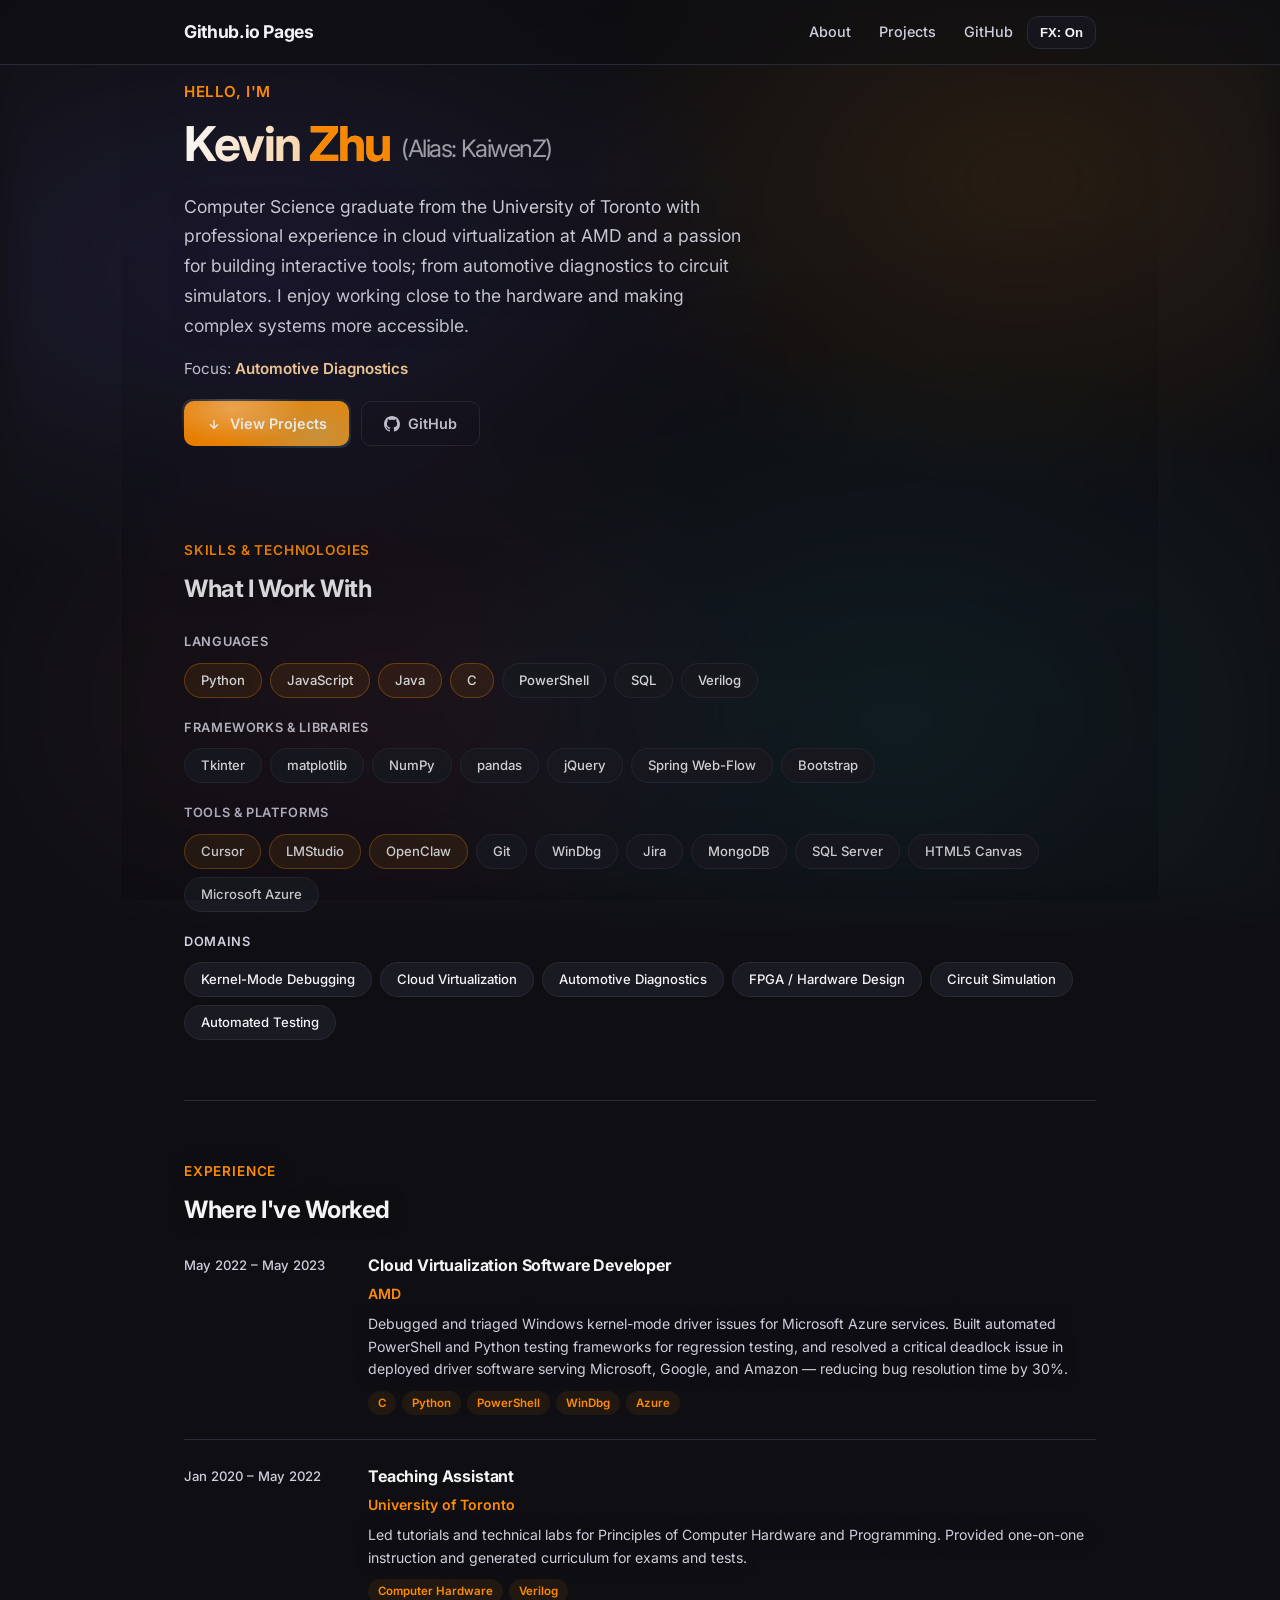
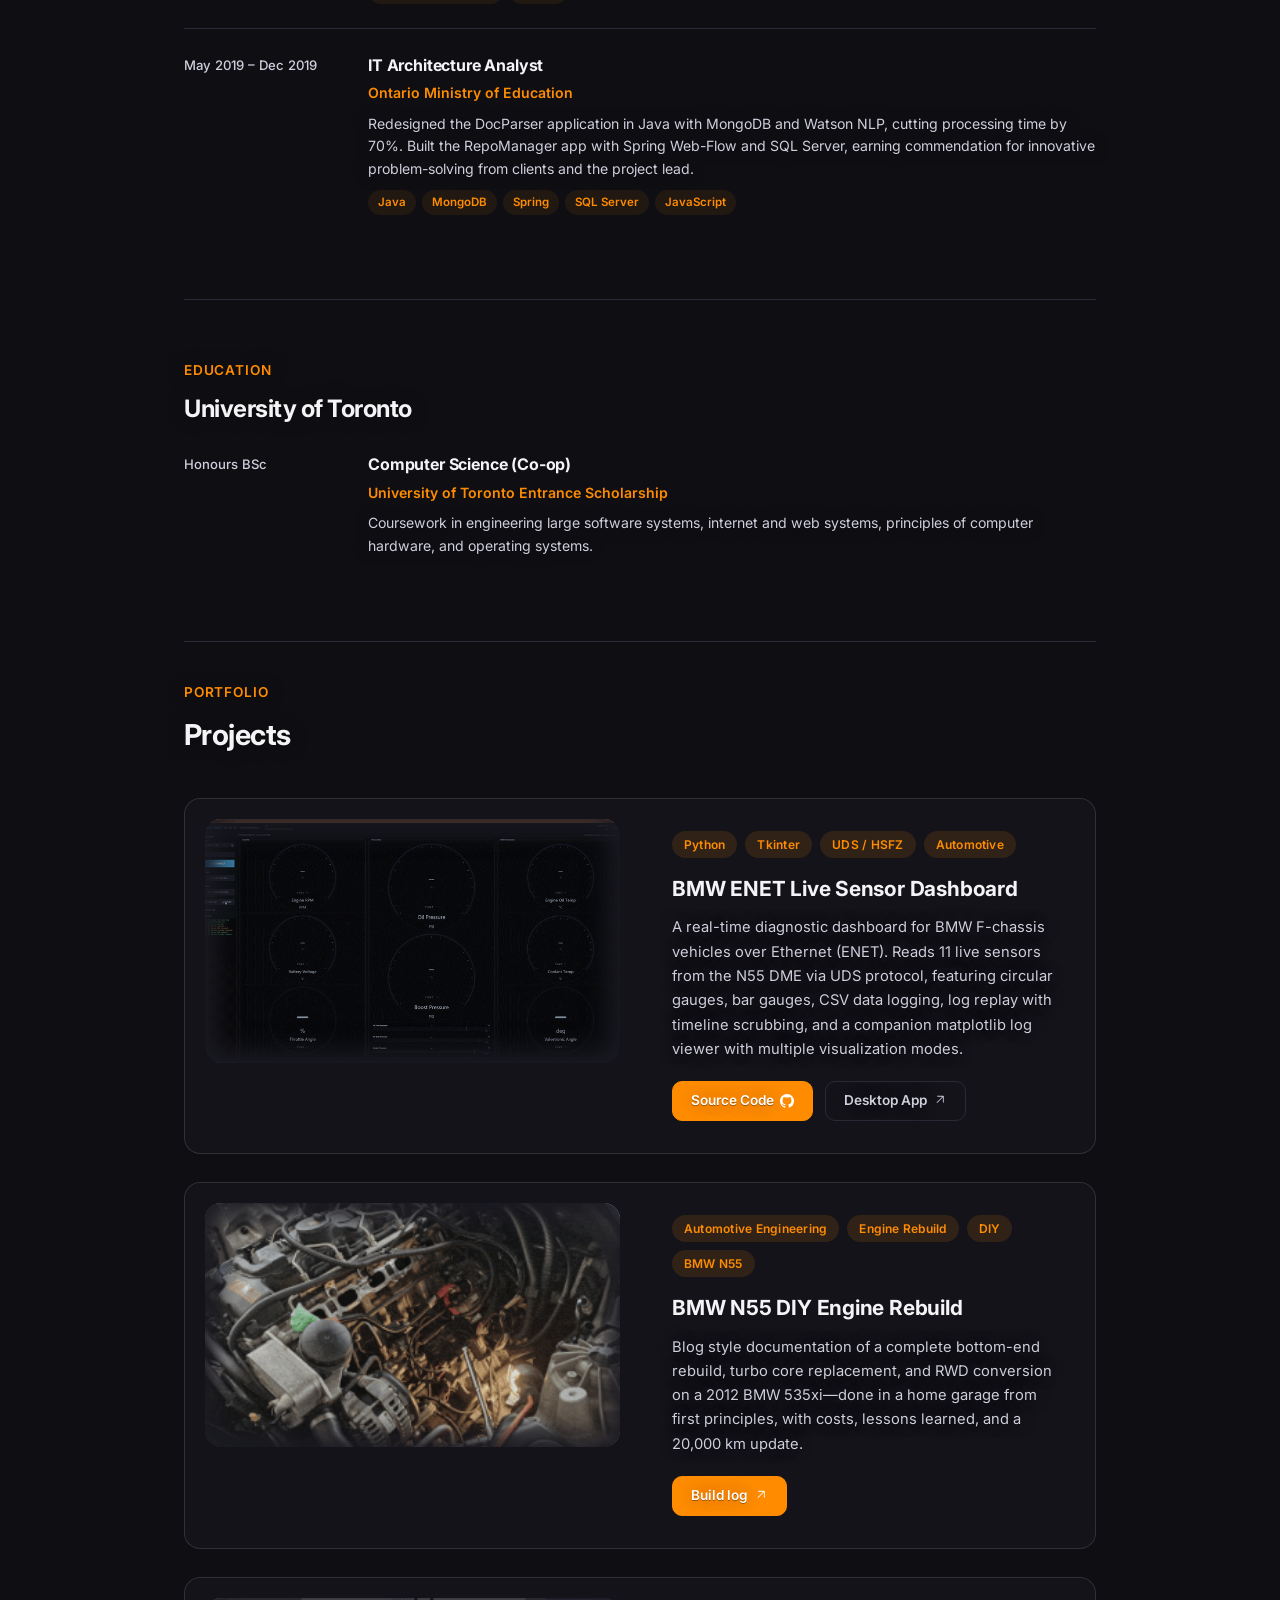
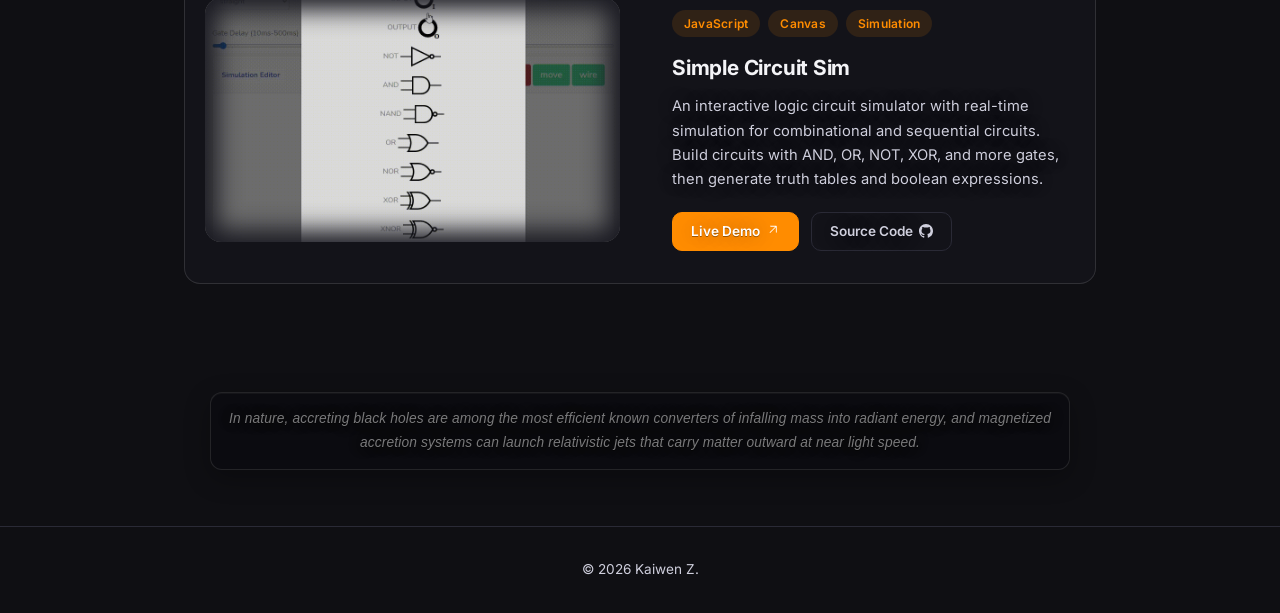
==== commit 6ad52b8c: "eye candy" ====
--- a/index.html
+++ b/index.html
@@ -271,6 +271,12 @@
 
   </section>
 
+  <section class="fx-blurb" aria-label="Background effects note">
+    <p>
+      In nature, accreting black holes are among the most efficient known converters of infalling mass into radiant energy, and magnetized accretion systems can launch relativistic jets that carry matter outward at near light speed.
+    </p>
+  </section>
+
   <footer>
     <p>&copy; 2026 Kaiwen Z.</p>
   </footer>
--- a/styles.css
+++ b/styles.css
@@ -258,6 +258,18 @@
       cursor: pointer;
     }
 
+    /* FX on: let more background/black-hole visuals show through cards */
+    .portfolio-page:not(.fx-off) .project-card {
+      background: rgba(26, 26, 34, 0.48);
+      backdrop-filter: blur(2px);
+      -webkit-backdrop-filter: blur(2px);
+      border-color: rgba(255, 255, 255, 0.12);
+    }
+
+    .portfolio-page:not(.fx-off) .project-card:hover {
+      background: rgba(34, 34, 46, 0.56);
+    }
+
     .project-card:hover {
       border-color: rgba(255, 140, 0, 0.4);
       background: var(--bg-card-hover);
@@ -527,6 +539,34 @@
       margin: 0;
     }
 
+    .fx-blurb {
+      max-width: 960px;
+      margin: 0 auto;
+      padding: 28px 24px 56px;
+      text-align: center;
+    }
+
+    .fx-blurb p {
+      font-size: 0.86rem;
+      line-height: 1.75;
+      color: rgba(228, 228, 231, 0.52);
+      font-style: italic;
+      font-weight: 300;
+      letter-spacing: 0.01em;
+      max-width: 860px;
+      margin: 0 auto;
+      padding: 14px 18px;
+      background: rgba(8, 8, 12, 0.42);
+      border: 1px solid rgba(255, 255, 255, 0.10);
+      border-radius: 12px;
+      box-shadow:
+        0 8px 26px rgba(0, 0, 0, 0.28),
+        inset 0 1px 0 rgba(255, 255, 255, 0.04);
+      text-shadow:
+        0 1px 0 rgba(0, 0, 0, 0.55),
+        0 0 14px rgba(0, 0, 0, 0.36);
+    }
+
     @media (max-width: 700px) {
       .exp-item {
         grid-template-columns: 1fr;
@@ -547,6 +587,10 @@
 
     /* --- RESPONSIVE --- */
     @media (max-width: 700px) {
+      .portfolio-page {
+        padding-top: 18px;
+      }
+
       .project-card {
         grid-template-columns: 1fr;
       }
@@ -559,7 +603,7 @@
         padding: 24px;
       }
 
-      .hero { padding: 48px 20px 40px; }
+      .hero { padding: 88px 20px 40px; }
       .section { padding: 24px 20px 60px; }
     }
 
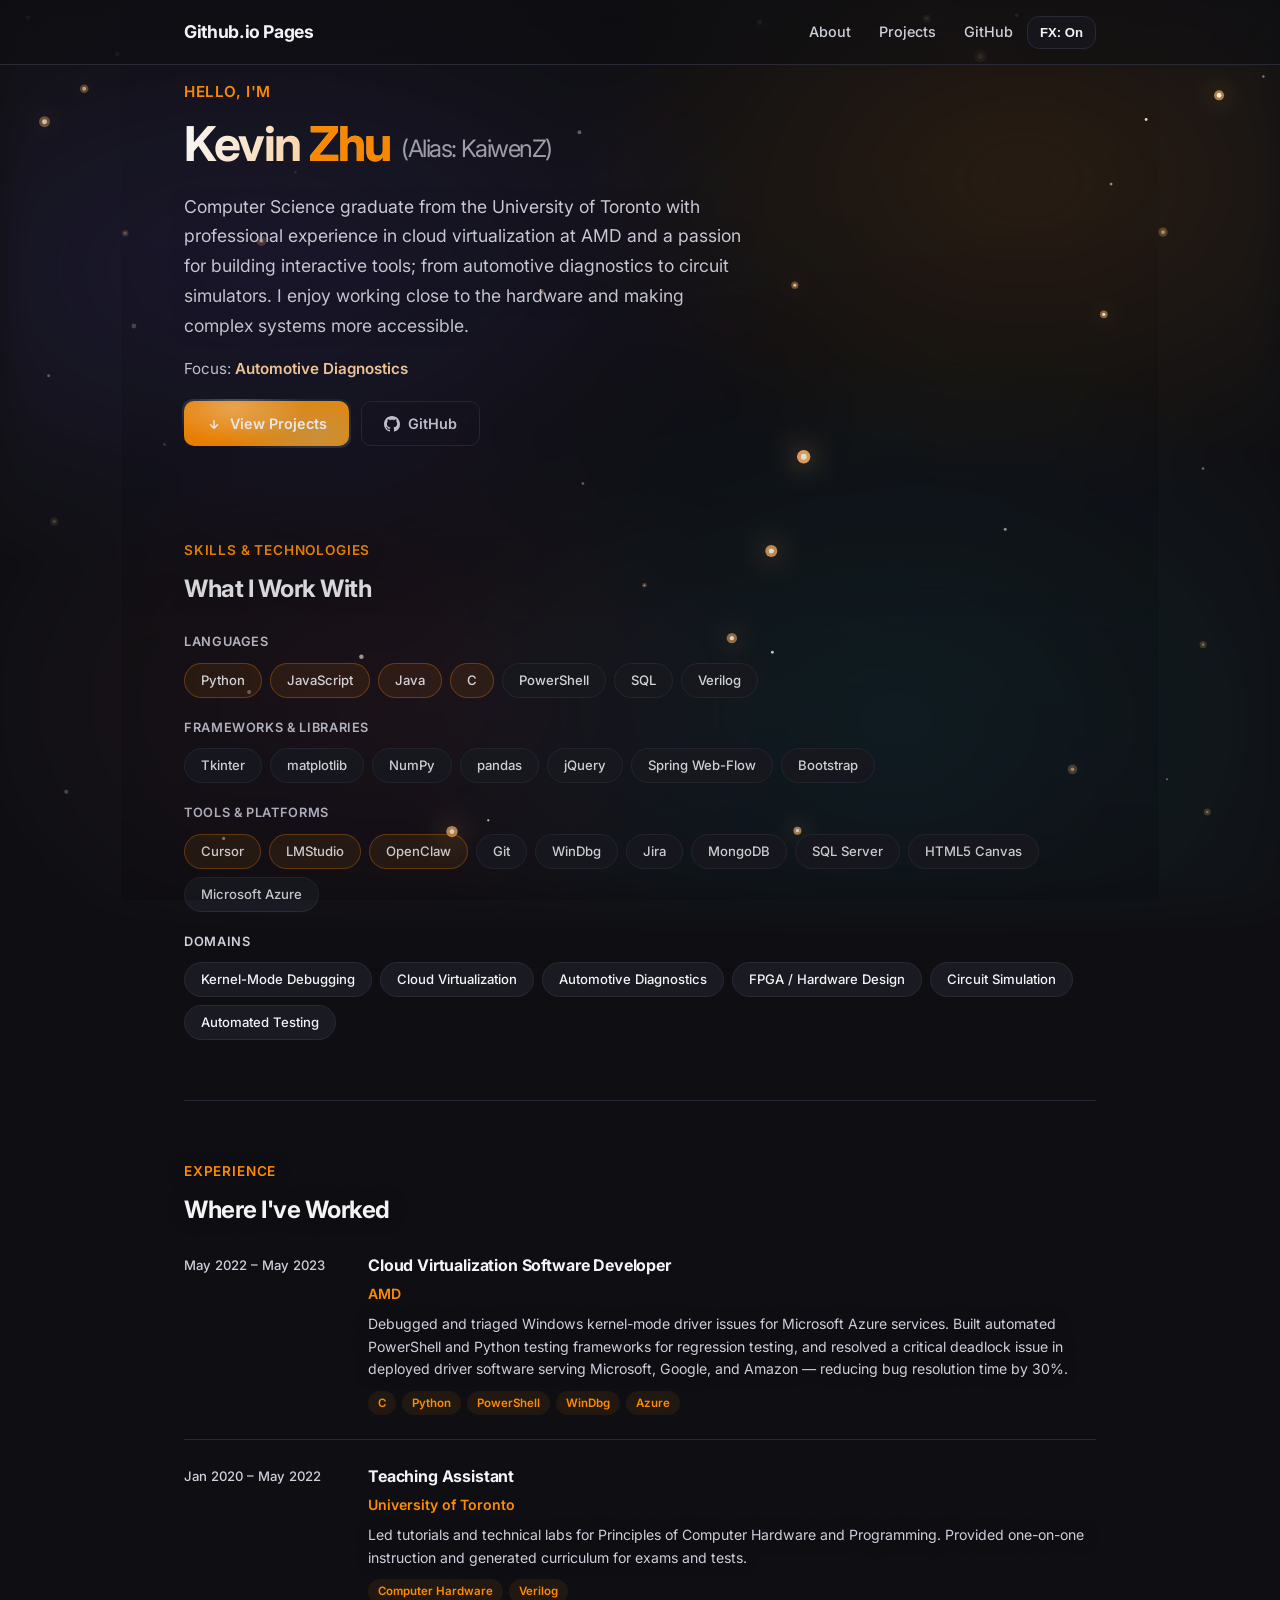
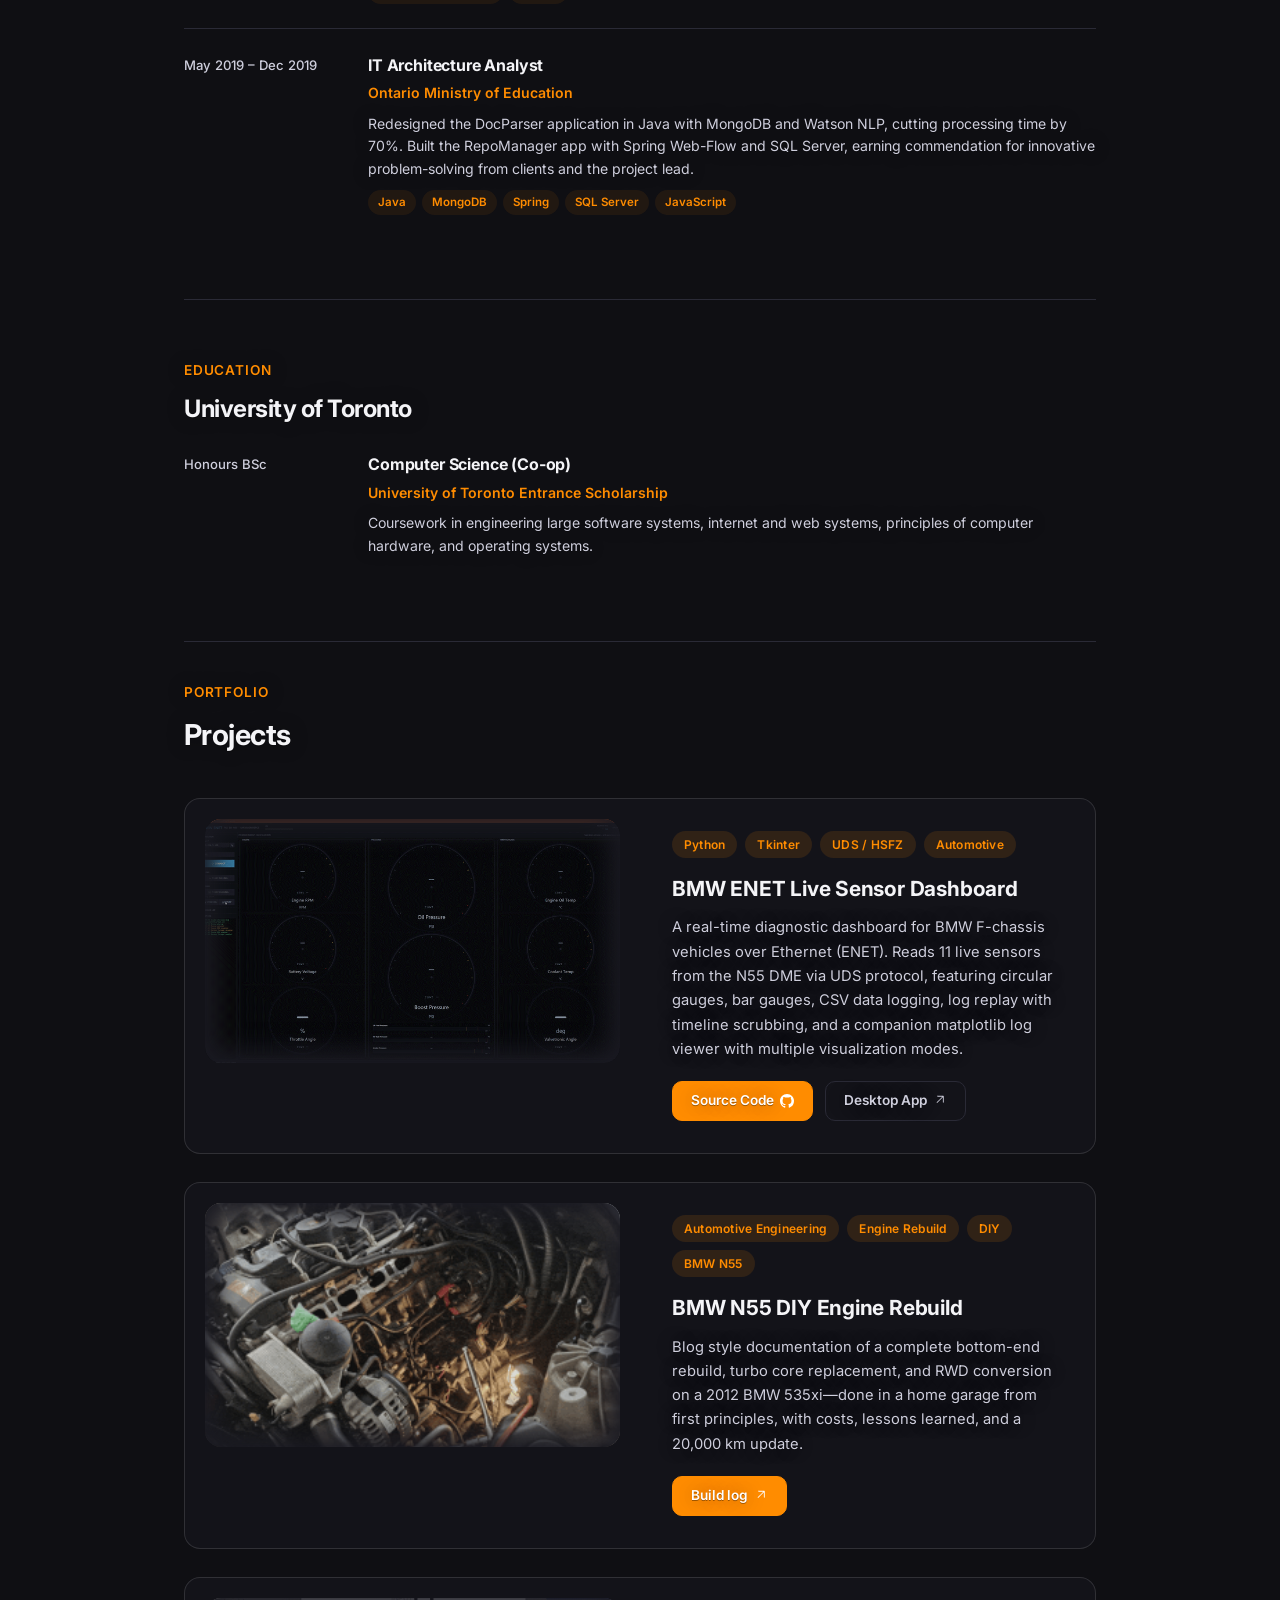
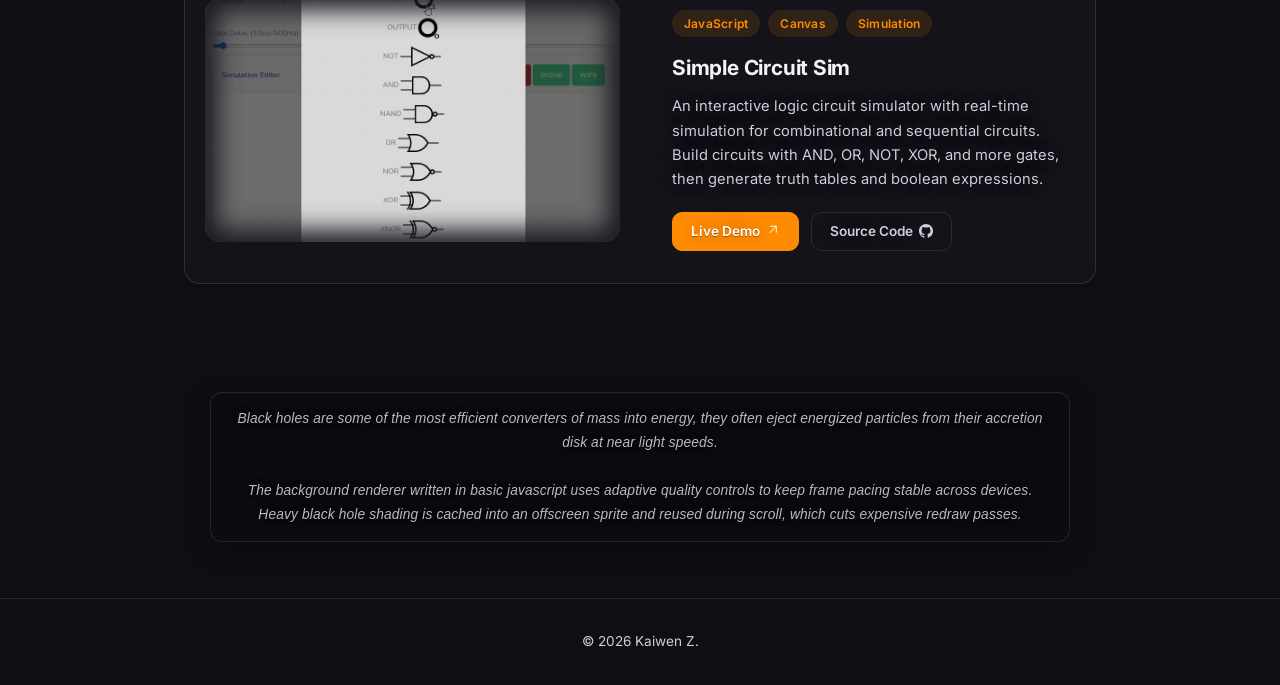
==== commit 71d20ca1: "efficiency update" ====
--- a/index.html
+++ b/index.html
@@ -273,8 +273,36 @@
 
   <section class="fx-blurb" aria-label="Background effects note">
     <p>
-      In nature, accreting black holes are among the most efficient known converters of infalling mass into radiant energy, and magnetized accretion systems can launch relativistic jets that carry matter outward at near light speed.
+      Black holes are some of the most efficient converters of mass into energy, they often eject energized particles from their accretion disk at near light speeds.
+      <br>
+      <br>
+      The background renderer written in basic javascript uses adaptive quality controls to keep frame pacing stable across devices.
+      Heavy black hole shading is cached into an offscreen sprite and reused during scroll, which cuts expensive redraw passes.
     </p>
+    <!--
+      Performance README (ambient stars + black hole FX)
+      - Prioritize smooth frame pacing over max visual intensity.
+      - Detect weak hardware early using CPU core count and device memory.
+      - Use adaptive quality at runtime based on measured frame budget.
+      - Respect reduced motion and global FX toggle as first class controls.
+      - Cap render rate with targetFrameMs instead of drawing every RAF tick.
+      - Back off updates when the tab is hidden to avoid wasted work.
+      - Clamp DPR to reduce pixel fill cost on high density displays.
+      - Seed stars once, then preserve and scale state on resize.
+      - Keep hot loops allocation light and avoid temporary arrays.
+      - Bound effect lifetimes and list sizes so work cannot grow unbounded.
+      - Draw expensive halo passes on a stride when under load.
+      - Lower blur radii and effect strength in low power mode.
+      - Skip black hole draws when fully off screen.
+      - Cache the black hole as an offscreen sprite to avoid per frame heavy blur stacks.
+      - Keep sprite cache keys stable during scroll to avoid rebuild churn.
+      - Reuse and scale cached sprite at draw time for smooth motion.
+      - Smooth black hole draw position with lerp to hide scroll step jitter.
+      - Keep a direct draw fallback path if sprite canvas creation fails.
+      - Use passive listeners for scroll and touch where possible.
+      - Use IntersectionObserver for reveal logic instead of scroll polling.
+      - Prefer early returns in all animation and interaction paths.
+    -->
   </section>
 
   <footer>
--- a/styles.css
+++ b/styles.css
@@ -549,7 +549,7 @@
     .fx-blurb p {
       font-size: 0.86rem;
       line-height: 1.75;
-      color: rgba(228, 228, 231, 0.52);
+      color: rgba(244, 244, 248, 0.76);
       font-style: italic;
       font-weight: 300;
       letter-spacing: 0.01em;
@@ -563,8 +563,12 @@
         0 8px 26px rgba(0, 0, 0, 0.28),
         inset 0 1px 0 rgba(255, 255, 255, 0.04);
       text-shadow:
-        0 1px 0 rgba(0, 0, 0, 0.55),
-        0 0 14px rgba(0, 0, 0, 0.36);
+        0 1px 0 rgba(0, 0, 0, 0.48),
+        0 0 12px rgba(0, 0, 0, 0.28);
+    }
+
+    .fx-off .fx-blurb {
+      display: none !important;
     }
 
     @media (max-width: 700px) {
@@ -2880,6 +2884,9 @@
       transform: translateZ(0);
       will-change: transform, filter;
       isolation: isolate;
+      -webkit-user-select: none;
+      user-select: none;
+      -webkit-touch-callout: none;
     }
 
     .btn.btn-view-projects::before {
@@ -2941,6 +2948,9 @@
       overflow: visible;
       pointer-events: none;
       z-index: 10;
+      -webkit-user-select: none;
+      user-select: none;
+      -webkit-touch-callout: none;
     }
 
     /* Full-screen cinematic burst layer (for bottom-origin gamma beams) */
@@ -2961,6 +2971,9 @@
       width: 10px;
       height: 10px;
       border-radius: 999px;
+      -webkit-user-select: none;
+      user-select: none;
+      -webkit-touch-callout: none;
       background: var(--pcolor, rgba(120, 220, 255, 0.9));
       transform: translate(-50%, -50%);
       opacity: 0;
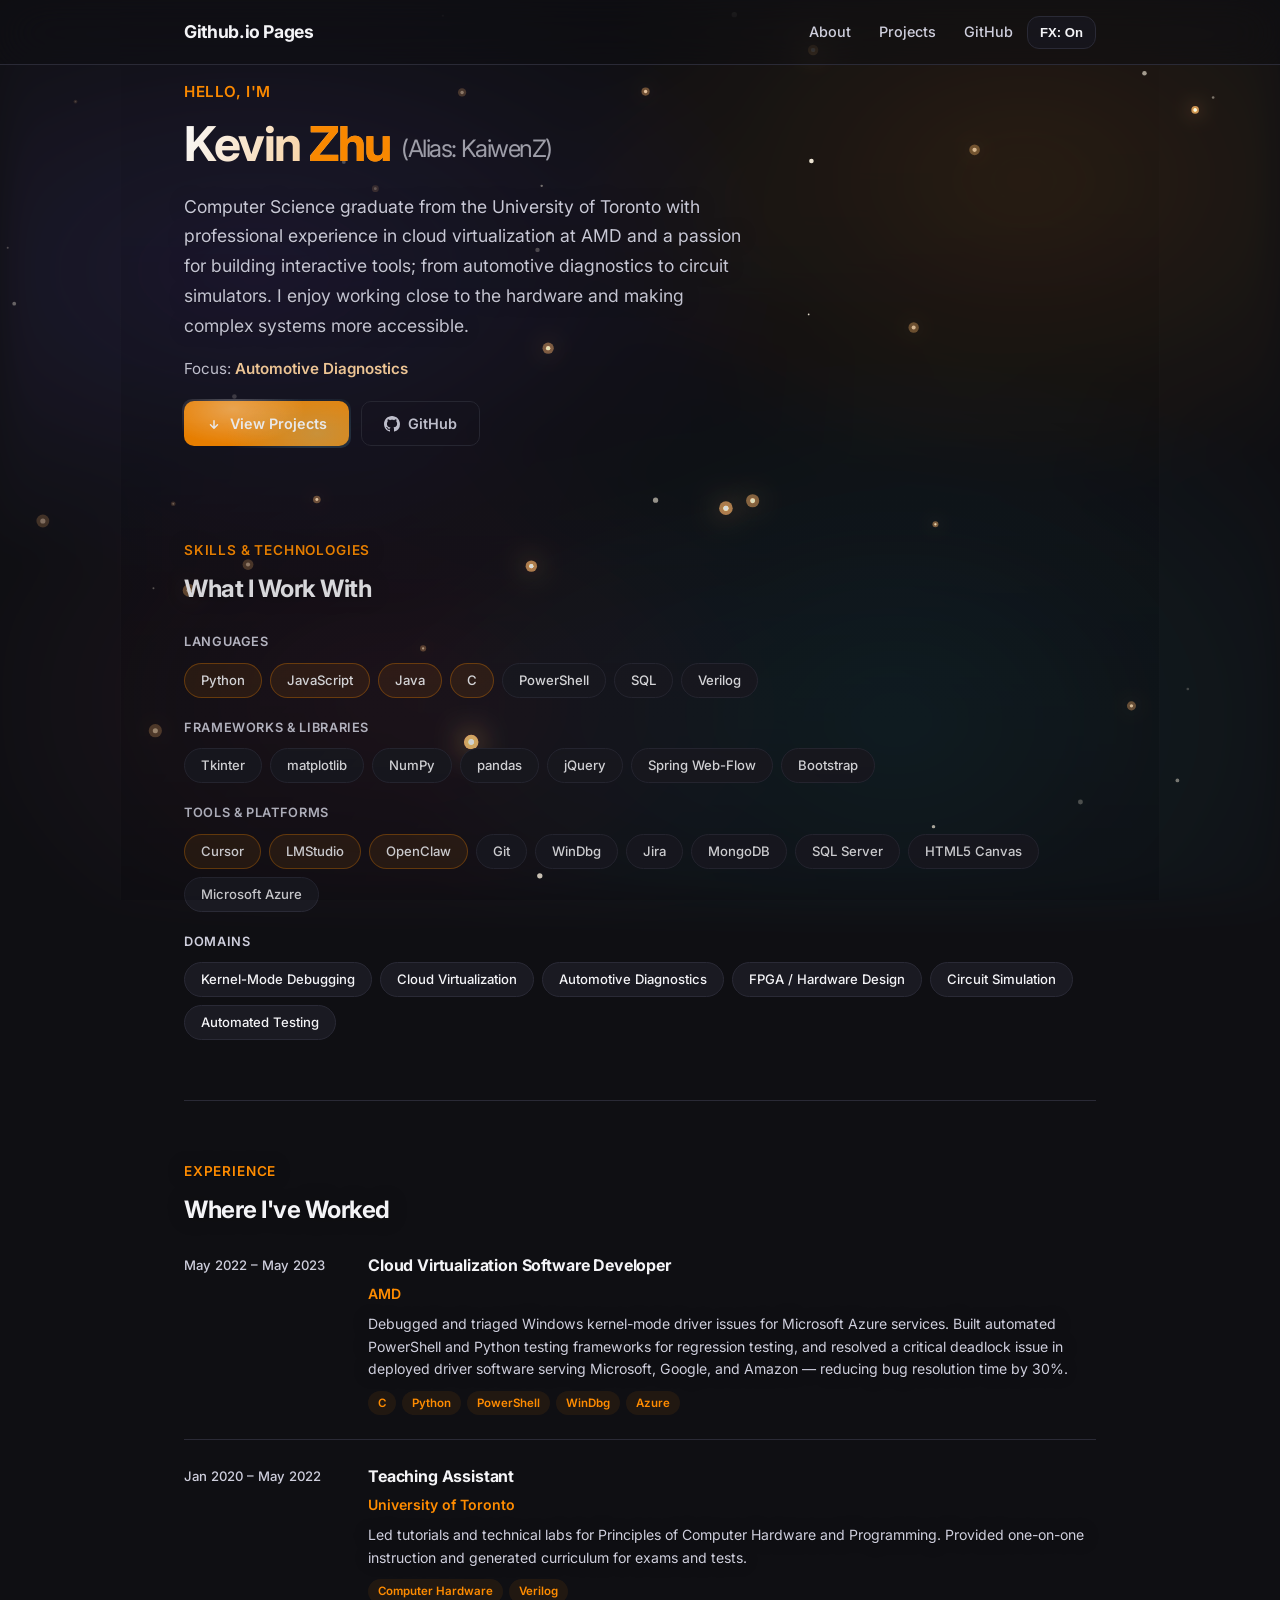
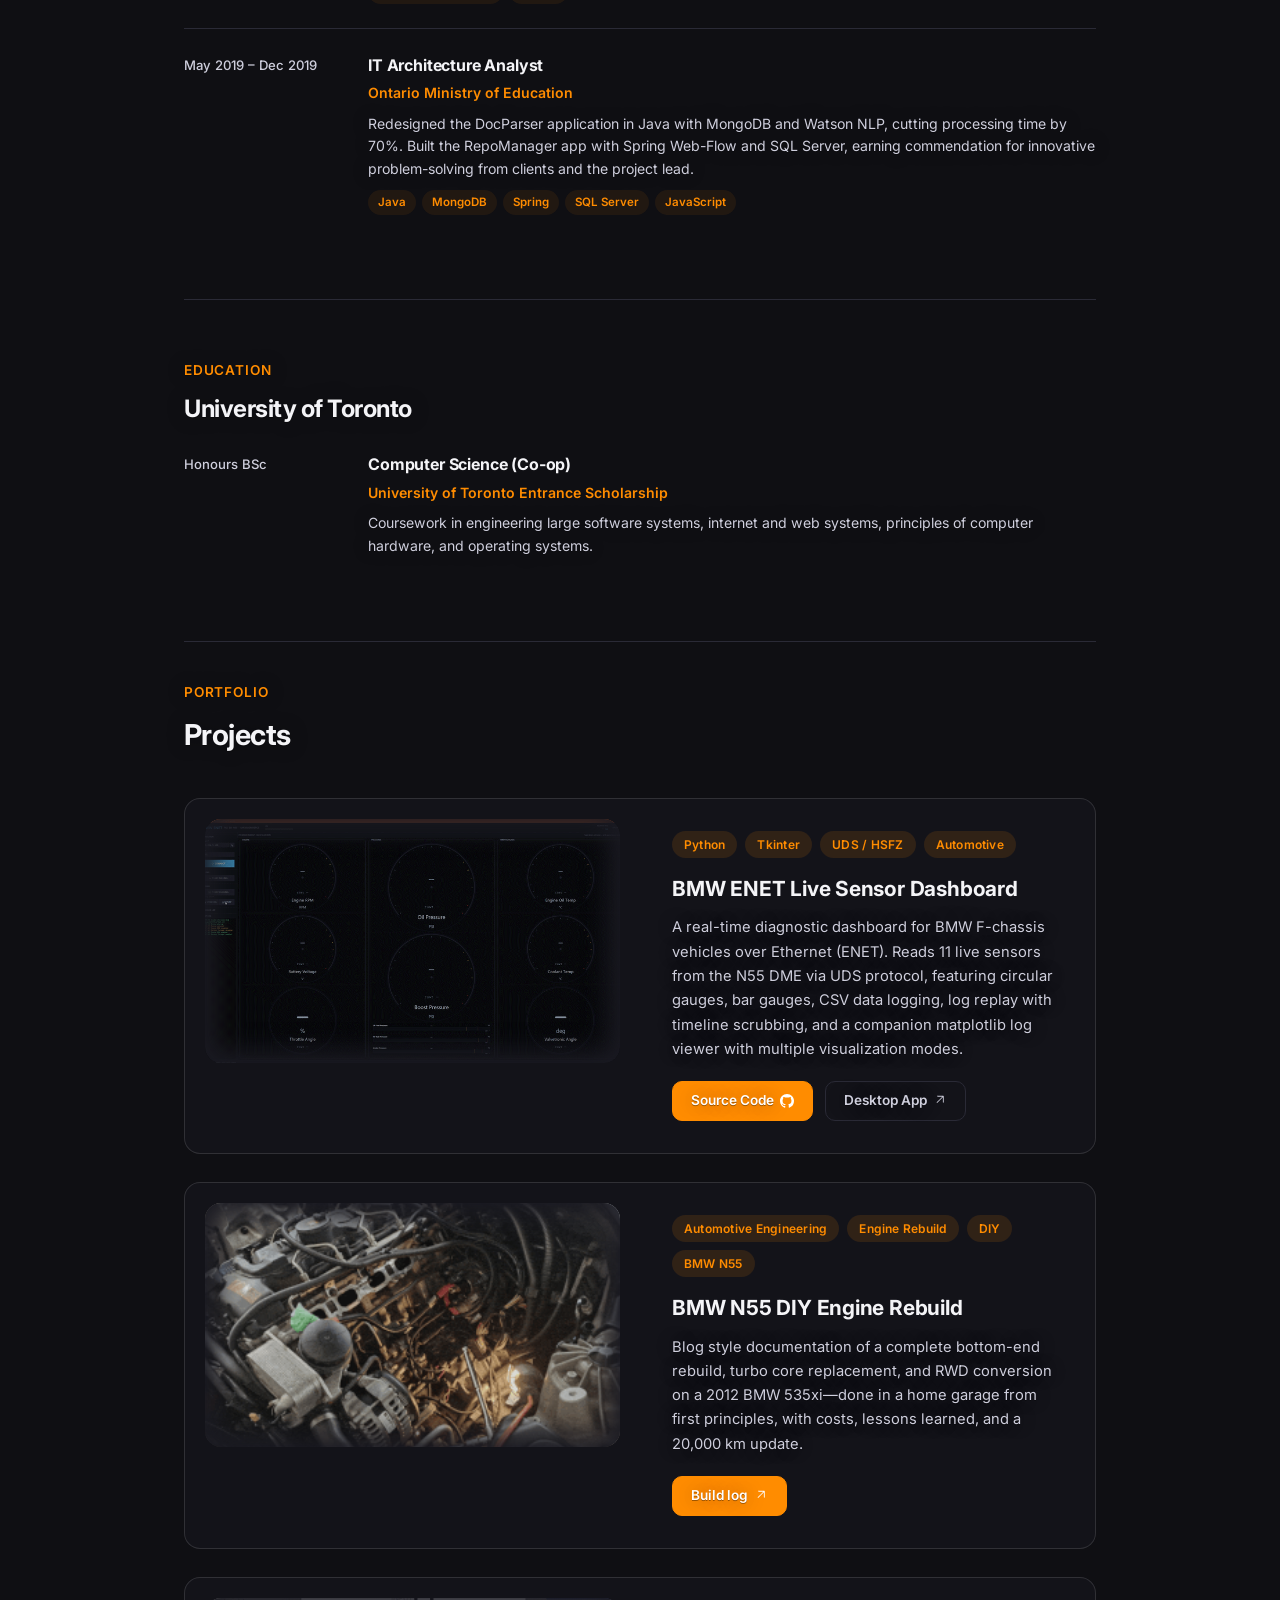
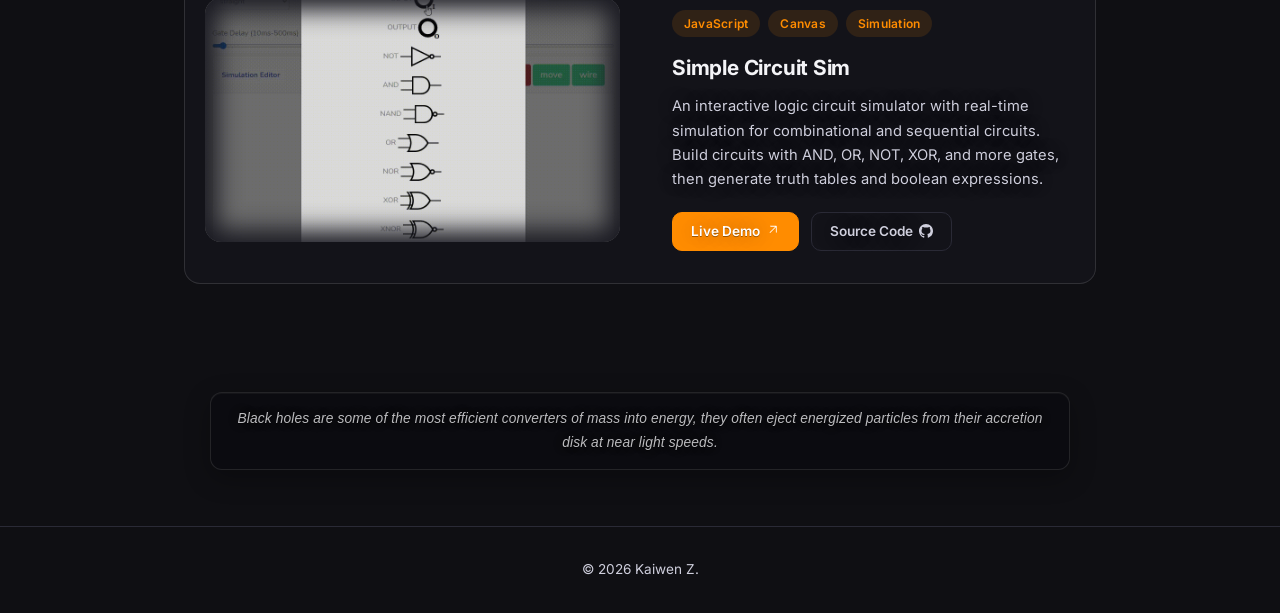
==== commit 7daaeee8: "comment" ====
--- a/index.html
+++ b/index.html
@@ -274,35 +274,7 @@
   <section class="fx-blurb" aria-label="Background effects note">
     <p>
       Black holes are some of the most efficient converters of mass into energy, they often eject energized particles from their accretion disk at near light speeds.
-      <br>
-      <br>
-      The background renderer written in basic javascript uses adaptive quality controls to keep frame pacing stable across devices.
-      Heavy black hole shading is cached into an offscreen sprite and reused during scroll, which cuts expensive redraw passes.
     </p>
-    <!--
-      Performance README (ambient stars + black hole FX)
-      - Prioritize smooth frame pacing over max visual intensity.
-      - Detect weak hardware early using CPU core count and device memory.
-      - Use adaptive quality at runtime based on measured frame budget.
-      - Respect reduced motion and global FX toggle as first class controls.
-      - Cap render rate with targetFrameMs instead of drawing every RAF tick.
-      - Back off updates when the tab is hidden to avoid wasted work.
-      - Clamp DPR to reduce pixel fill cost on high density displays.
-      - Seed stars once, then preserve and scale state on resize.
-      - Keep hot loops allocation light and avoid temporary arrays.
-      - Bound effect lifetimes and list sizes so work cannot grow unbounded.
-      - Draw expensive halo passes on a stride when under load.
-      - Lower blur radii and effect strength in low power mode.
-      - Skip black hole draws when fully off screen.
-      - Cache the black hole as an offscreen sprite to avoid per frame heavy blur stacks.
-      - Keep sprite cache keys stable during scroll to avoid rebuild churn.
-      - Reuse and scale cached sprite at draw time for smooth motion.
-      - Smooth black hole draw position with lerp to hide scroll step jitter.
-      - Keep a direct draw fallback path if sprite canvas creation fails.
-      - Use passive listeners for scroll and touch where possible.
-      - Use IntersectionObserver for reveal logic instead of scroll polling.
-      - Prefer early returns in all animation and interaction paths.
-    -->
   </section>
 
   <footer>
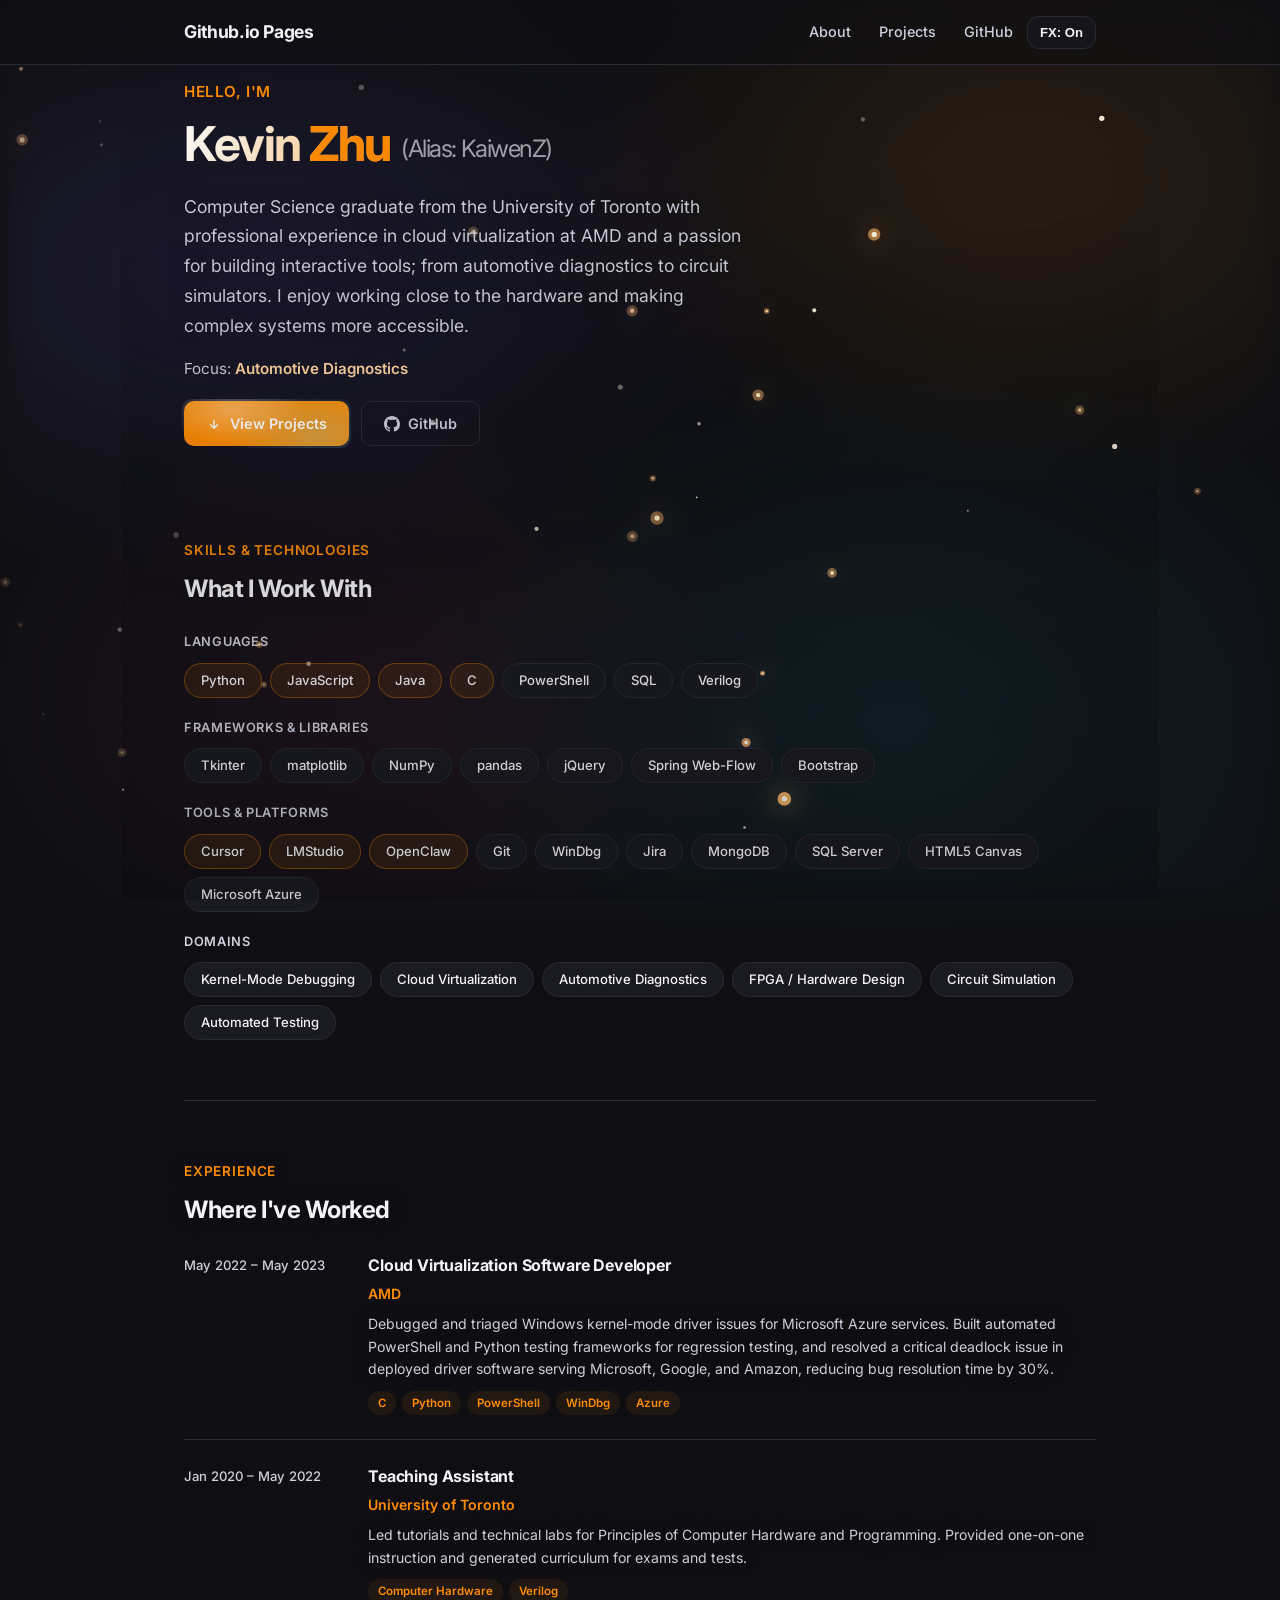
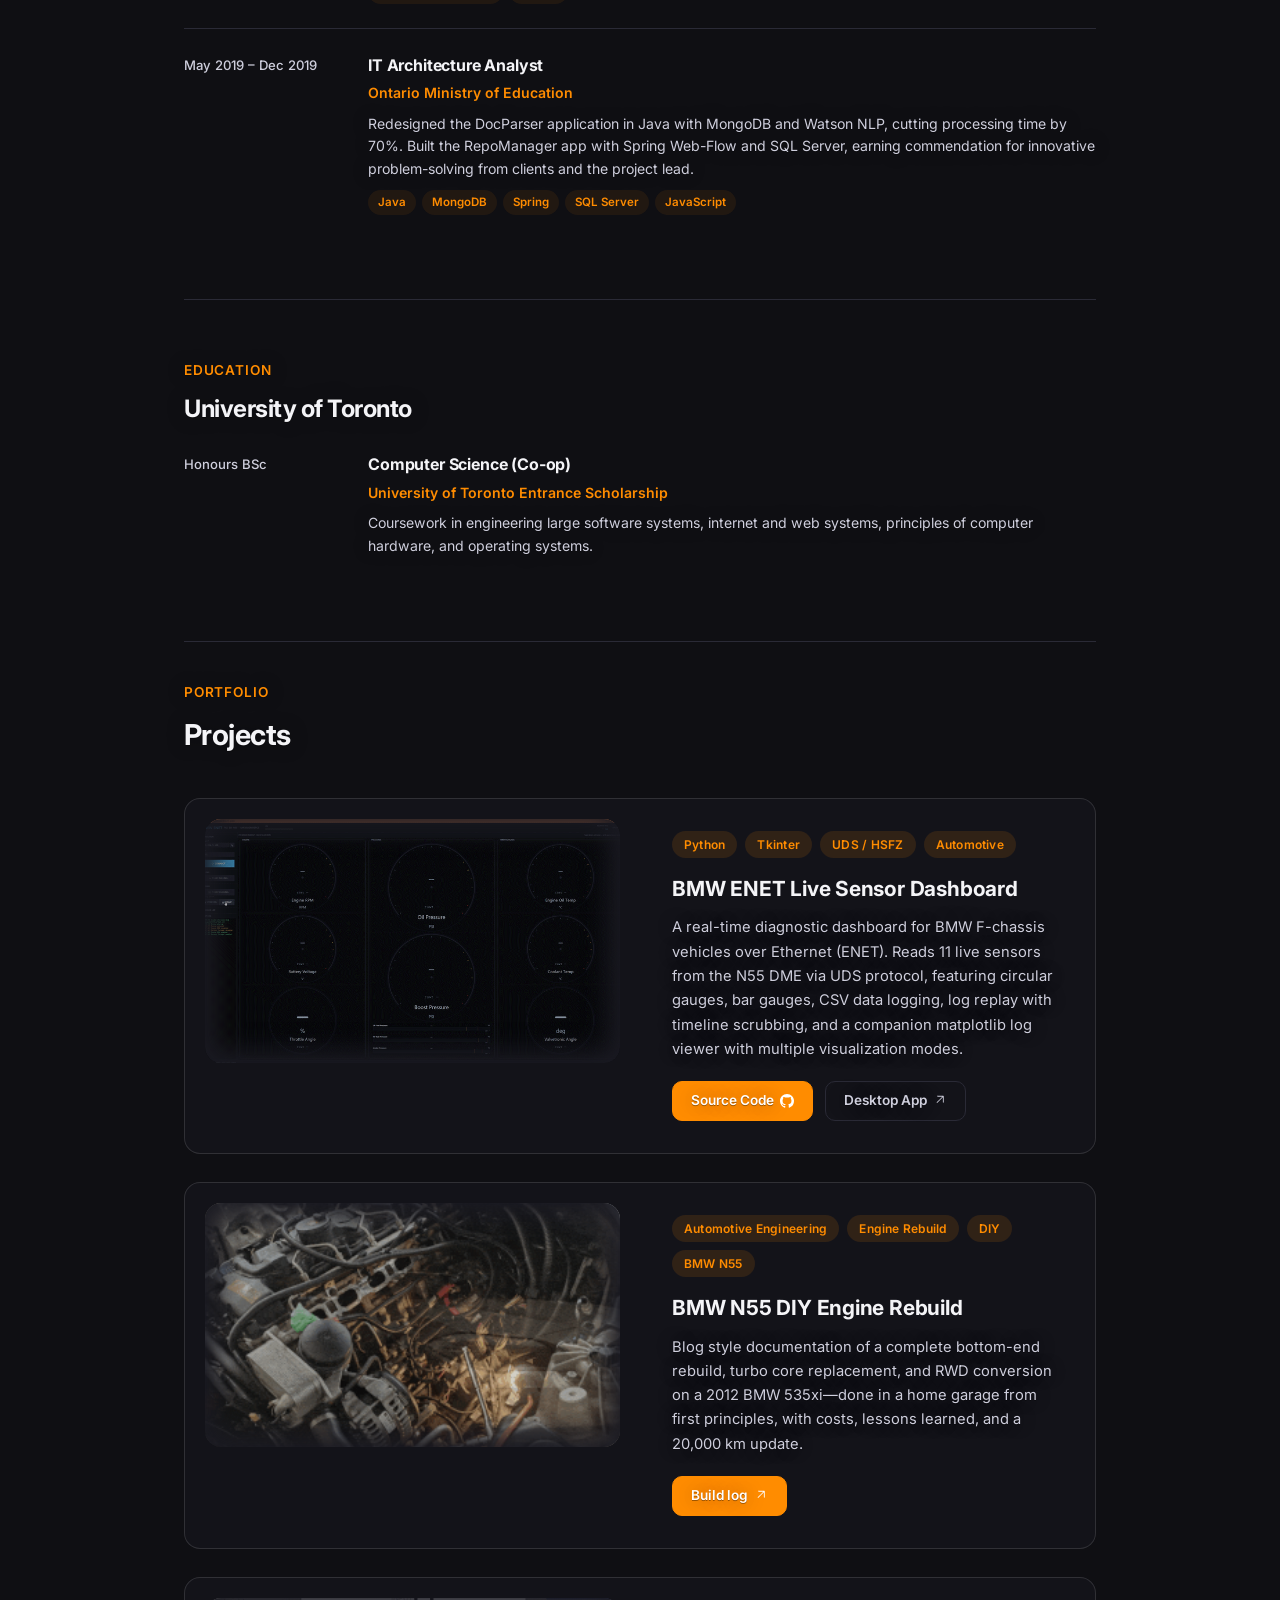
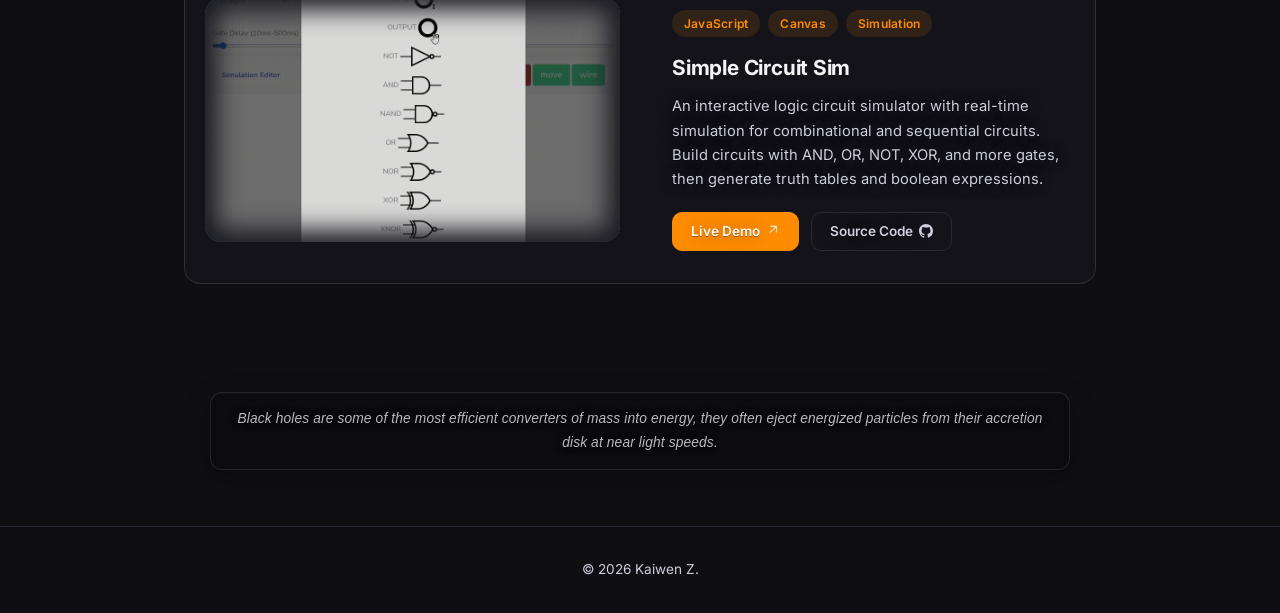
==== commit 5243206f: "em dash removal" ====
--- a/index.html
+++ b/index.html
@@ -119,7 +119,7 @@
           <h4>Cloud Virtualization Software Developer</h4>
           <p class="exp-org">AMD</p>
           <p class="exp-desc">
-            Debugged and triaged Windows kernel-mode driver issues for Microsoft Azure services. Built automated PowerShell and Python testing frameworks for regression testing, and resolved a critical deadlock issue in deployed driver software serving Microsoft, Google, and Amazon — reducing bug resolution time by 30%.
+            Debugged and triaged Windows kernel-mode driver issues for Microsoft Azure services. Built automated PowerShell and Python testing frameworks for regression testing, and resolved a critical deadlock issue in deployed driver software serving Microsoft, Google, and Amazon, reducing bug resolution time by 30%.
           </p>
           <div class="exp-techs">
             <span class="exp-tech">C</span>
